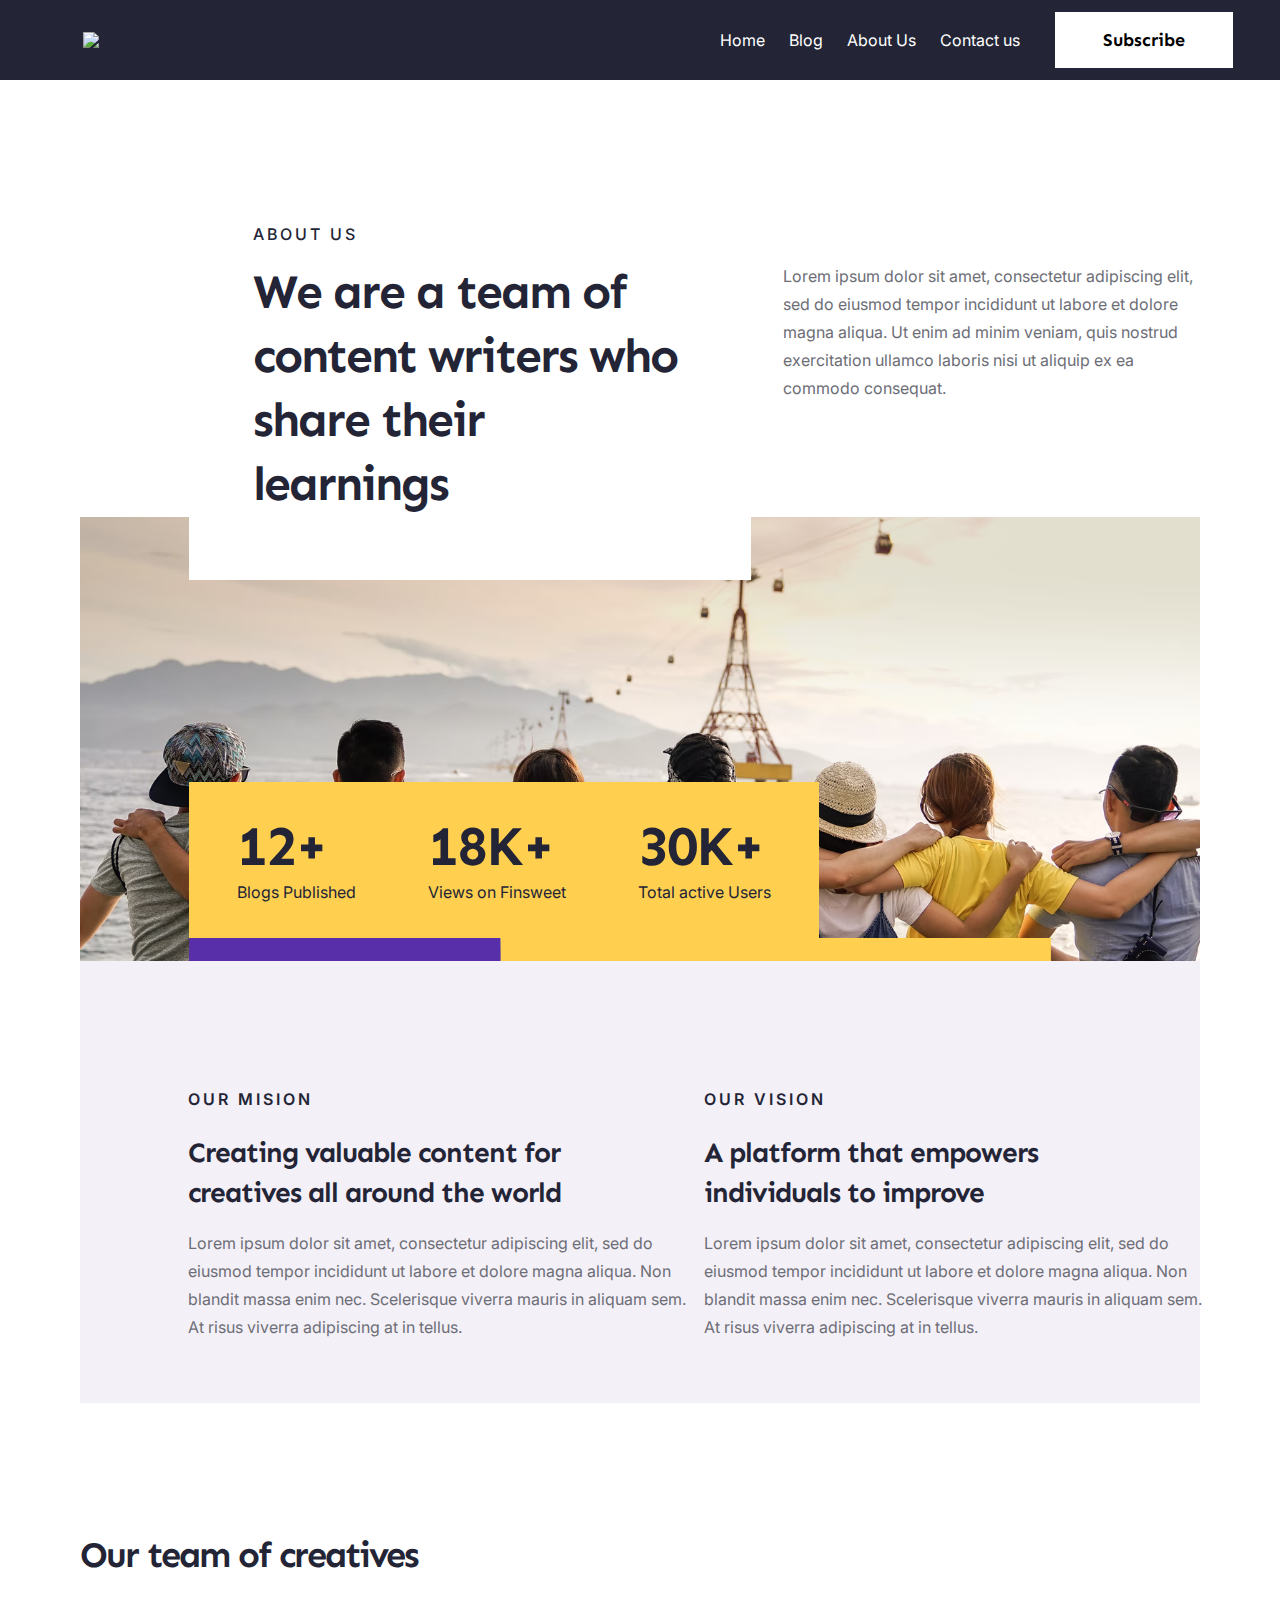
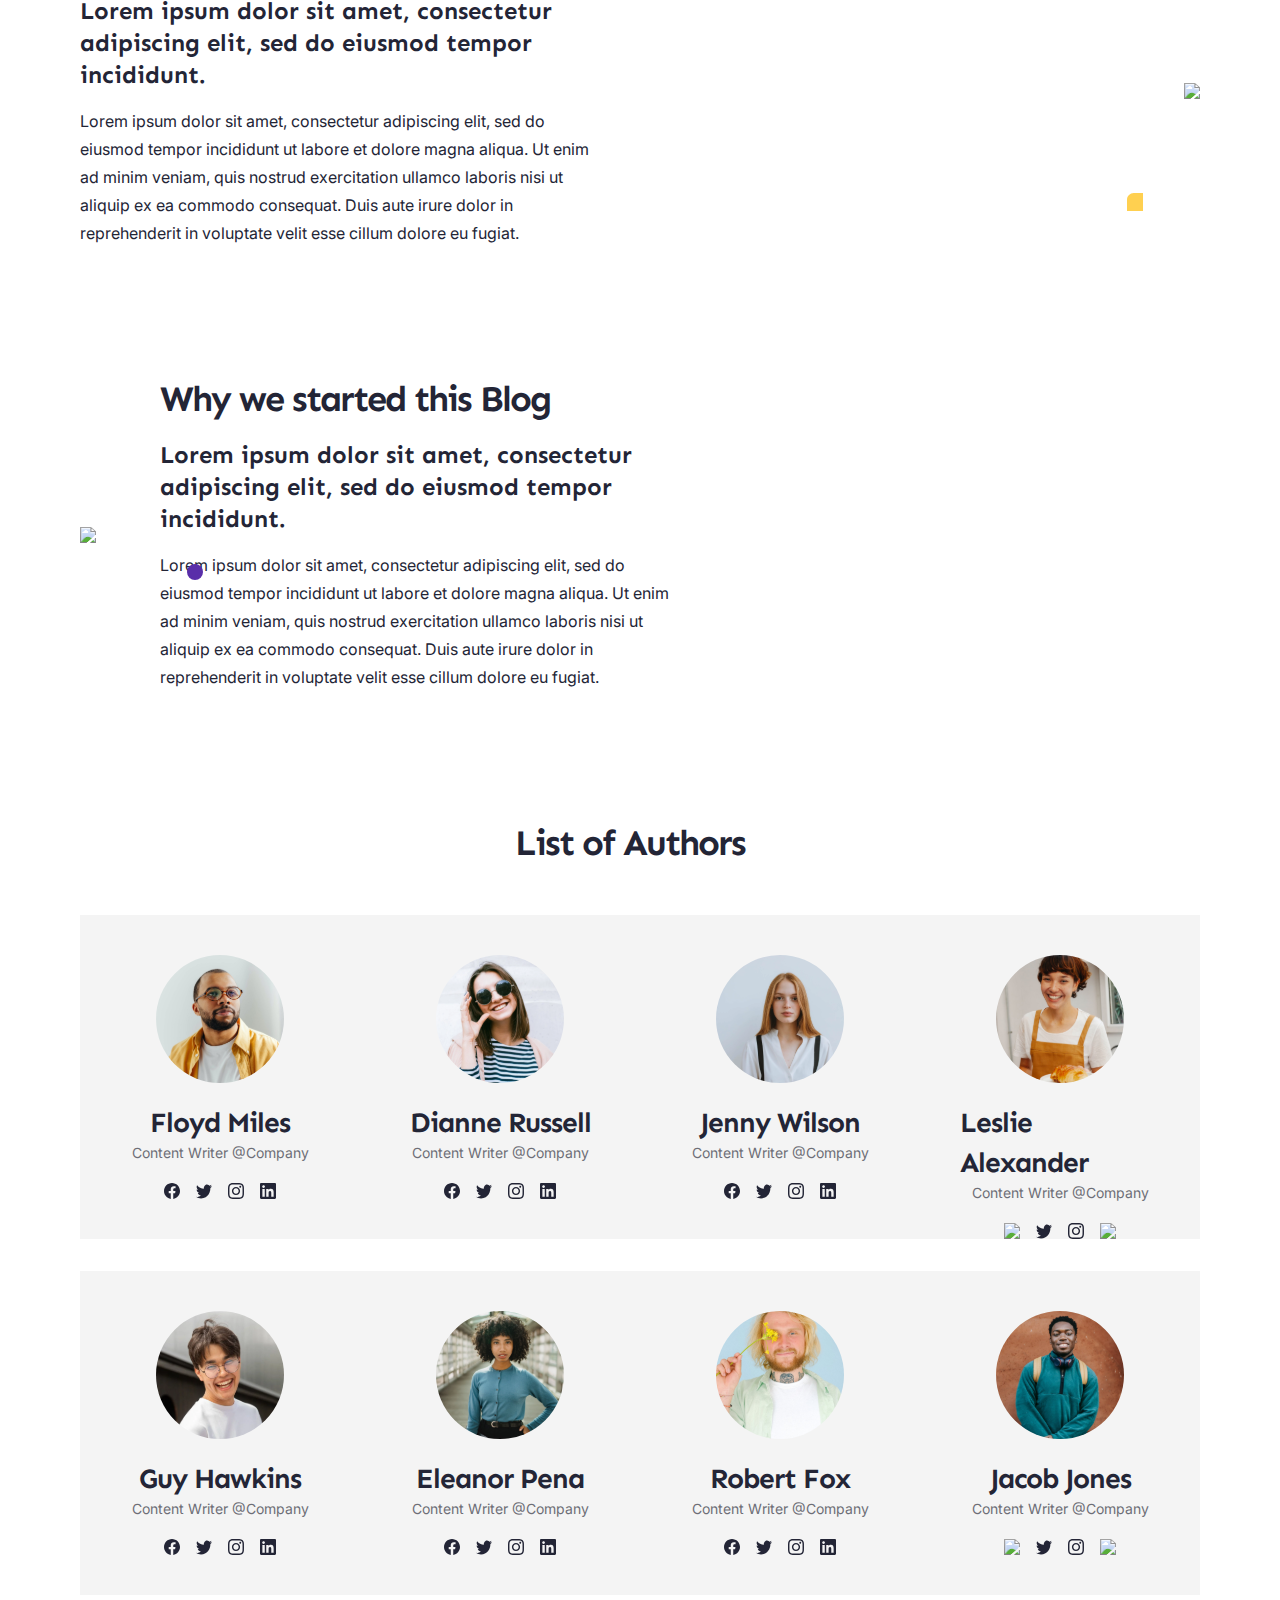
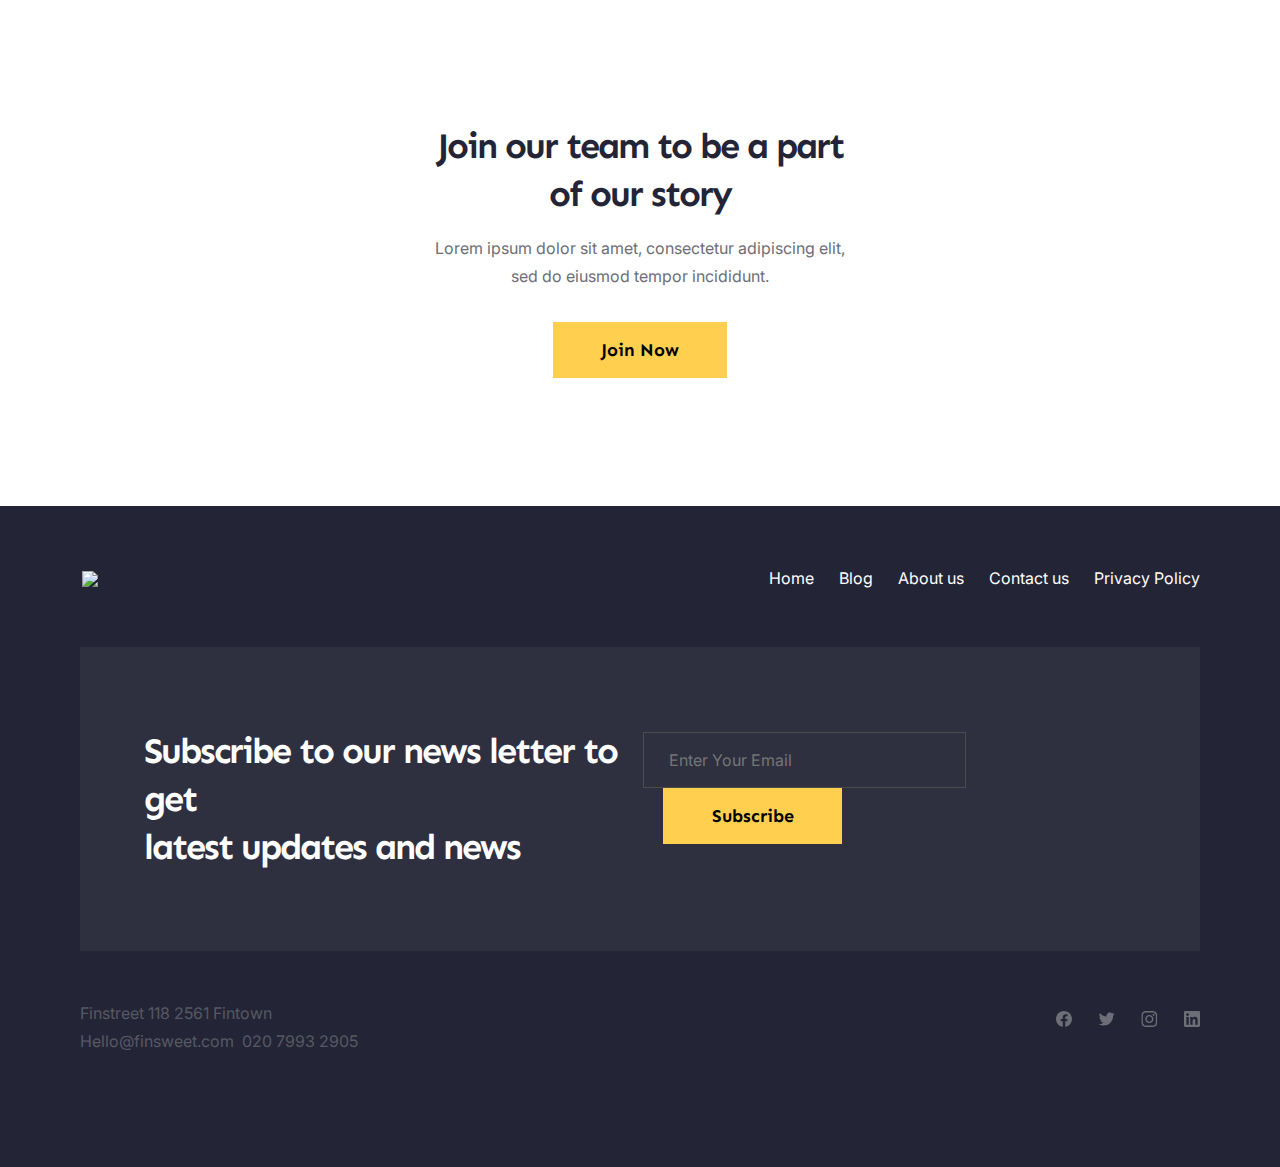
==== about-us.html @ 27871a31 "2.9.1" ====
<!DOCTYPE html>
<html lang="ru">	
	<head>		
		<title>About Us - Finsweet</title>
        <meta charset="UTF-8">		
		<link rel="stylesheet" href="style.css">
        <link rel="stylesheet" href="reset.css">
        <link href="https://fonts.googleapis.com/css2?family=Sen:wght@400..800&display=swap" rel="stylesheet">
        <link href="https://fonts.googleapis.com/css2?family=Inter:wght@100..900&display=swap" rel="stylesheet">
		<meta name="viewport" content="width=device-width, initial-scale=1.0">
	</head>

    <body>
        <header class="header">
            <div class="header__contaner">
                <img class="header__logo" src="vectorgraphics/main-logo.svg">
                <nav class="header__menu">                    
                    <ul class="header__menu-list">
                        <li class="header__menu-li"><a href="index.html" class="header__link">Home</a></li>
                        <li class="header__menu-li"><a href="blog.html" class="header__link">Blog</a></li>
                        <li class="header__menu-li"><a href="about-us.html" class="header__link">About Us</a></li>
                        <li class="header__menu-li"><a href="contact-us.html" class="header__link">Contact us</a></li>
                    </ul>
                </nav>
                <button class="btn header__btn">Subscribe</button>
            </div>
        </header>

        <main class="about-us">
            <div class="team">
                <div class="team__contaner">
                    <div class="team__title">
                        <h6>ABOUT US</h6>
                        <h1>We are a team of content writers who share their learnings</h1>
                    </div>
                    <div class="team__text">
                        <p>Lorem ipsum dolor sit amet, consectetur adipiscing elit, sed do eiusmod tempor incididunt ut labore et dolore magna aliqua. 
                            Ut enim ad minim veniam, quis nostrud exercitation ullamco laboris nisi ut aliquip ex ea commodo consequat.</p>
                    </div>
                </div>
            </div>
            <div class="overview">
                <div class="overview__contaner">
                    <div class="overview__indicators">
                        <div class="indicators-wrapper">
                            <div class="overview__total-blog">
                                <h1>12+</h1>
                                <p>Blogs Published</p>
                            </div>
                            <div class="overview__view">
                                <h1>18K+</h1>
                                <p>Views on Finsweet</p>
                            </div>
                            <div class="overview__active-user">
                                <h1>30K+</h1>
                                <p>Total active Users</p>
                            </div>
                        </div>                        
                        <div class="overview__pattern">
                            <img class="overview__pattern-img" src="vectorgraphics/overview-pattern.svg">
                        </div>
                    </div>                    
                </div>
            </div>
            <div class="our-m-v">
                <div class="our-m-v__contaner">
                    <div class="our-m-v__mision">
                        <h6>OUR MISION</h6>
                        <h3>Creating valuable content for<br> creatives all around the world</h3>
                        <p>Lorem ipsum dolor sit amet, consectetur adipiscing elit, sed do eiusmod tempor incididunt ut labore et dolore magna aliqua.
                            Non blandit massa enim nec. Scelerisque viverra mauris in aliquam sem. At risus viverra adipiscing at in tellus.</p>  
                    </div>
                    <div class="our-m-v__vision">
                        <h6>OUR VISION</h6>
                        <h3>A platform that empowers<br> individuals to improve</h3>
                        <p>Lorem ipsum dolor sit amet, consectetur adipiscing elit, sed do eiusmod tempor incididunt ut labore et dolore magna aliqua.
                            Non blandit massa enim nec. Scelerisque viverra mauris in aliquam sem. At risus viverra adipiscing at in tellus.</p>
                    </div>
                </div>
            </div>
            <div class="know-more">
                <div class="know-more__contaner">
                    <div class="know-more__text">
                        <h2>Our team of creatives</h2>
                        <h4>Lorem ipsum dolor sit amet, consectetur adipiscing elit, sed do eiusmod tempor incididunt.</h4>
                        <p>Lorem ipsum dolor sit amet, consectetur adipiscing elit, sed do eiusmod tempor incididunt ut labore et dolore magna aliqua.
                            Ut enim ad minim veniam, quis nostrud exercitation ullamco laboris nisi ut aliquip ex ea commodo consequat.
                            Duis aute irure dolor in reprehenderit in voluptate velit esse cillum dolore eu fugiat.</p>
                    </div>
                    <div class="know-more__image-wrapper">
                        <img class="know-more__image" src="images/abuut-us-img-1.svg">
                        <img class="know-more__shapes" src="vectorgraphics/about-us-shapes.svg">
                    </div>
                </div>
            </div>
            <div class="why-strated">
                <div class="why-strated__contaner">
                    <div class="why-strated__image-wrapper">
                        <img class="why-strated__image" src="images/abuut-us-img-2.svg">
                        <img class="why-strated__shapes" src="vectorgraphics/about-us-circle.svg">                        
                    </div>
                    <div class="why-strated__text">
                        <h2>Why we started this Blog</h2>
                        <h4>Lorem ipsum dolor sit amet, consectetur adipiscing elit, sed do eiusmod tempor incididunt.</h4>
                        <p>Lorem ipsum dolor sit amet, consectetur adipiscing elit, sed do eiusmod tempor incididunt ut labore et dolore magna aliqua.
                            Ut enim ad minim veniam, quis nostrud exercitation ullamco laboris nisi ut aliquip ex ea commodo consequat.
                            Duis aute irure dolor in reprehenderit in voluptate velit esse cillum dolore eu fugiat.</p>
                    </div>
                </div>
            </div>

            <div class="list-of-authors list-of-authors_ab-us">
                <div class="list-of-authors__conrainer">
                    <div class="list-of-authors__title">
                        <h2>List of Authors</h2>
                    </div>

                    <div class="list-of-authors__authors">
                        <div class="list-of-authors__item">
                            <a class="list-of-authors__link-author" href="#"><img class="list-of-authors__image" src="images/author-1.svg"></a>
                            <h3>Floyd Miles</h3>
                            <p>Content Writer @Company</p>
                            <div class="list-of-authors__social-wrapper">
                                <a class="list-of-authors__social-logo" href=""><img src="vectorgraphics/icons/Facebook.svg"></a>
                                <a class="list-of-authors__social-logo" href=""><img src="vectorgraphics/icons/twitter.svg"></a>
                                <a class="list-of-authors__social-logo" href=""><img src="vectorgraphics/icons/instagram.svg"></a>
                                <a class="list-of-authors__social-logo" href=""><img src="vectorgraphics/icons/LinkedIn.svg"></a>
                            </div>                            
                        </div>
                        <div class="list-of-authors__item">
                            <a class="list-of-authors__link-author" href="#"><img class="list-of-authors__image" src="images/author-2.svg"></a>
                            <h3>Dianne Russell</h3>
                            <p>Content Writer @Company</p>
                            <div class="list-of-authors__social-wrapper">
                                <a class="list-of-authors__social-logo" href=""><img src="vectorgraphics/icons/Facebook.svg"></a>
                                <a class="list-of-authors__social-logo" href=""><img src="vectorgraphics/icons/twitter.svg"></a>
                                <a class="list-of-authors__social-logo" href=""><img src="vectorgraphics/icons/instagram.svg"></a>
                                <a class="list-of-authors__social-logo" href=""><img src="vectorgraphics/icons/LinkedIn.svg"></a>
                            </div>
                        </div>
                        <div class="list-of-authors__item">
                            <a class="list-of-authors__link-author" href="#"><img class="list-of-authors__image" src="images/author-3.svg"></a>
                            <h3>Jenny Wilson</h3>
                            <p>Content Writer @Company</p>
                            <div class="list-of-authors__social-wrapper">
                                <a class="list-of-authors__social-logo" href=""><img src="vectorgraphics/icons/Facebook.svg"></a>
                                <a class="list-of-authors__social-logo" href=""><img src="vectorgraphics/icons/twitter.svg"></a>
                                <a class="list-of-authors__social-logo" href=""><img src="vectorgraphics/icons/instagram.svg"></a>
                                <a class="list-of-authors__social-logo" href=""><img src="vectorgraphics/icons/LinkedIn.svg"></a>
                            </div>
                        </div>
                        <div class="list-of-authors__item">
                            <a class="list-of-authors__link-author" href="#"><img class="list-of-authors__image" src="images/author-4.svg"></a>
                            <h3>Leslie Alexander</h3>
                            <p>Content Writer @Company</p>
                            <div class="list-of-authors__social-wrapper">
                                <a class="list-of-authors__social-logo" href=""><img src="vectorgraphics/icons/facebook.svg"></a>
                                <a class="list-of-authors__social-logo" href=""><img src="vectorgraphics/icons/twitter.svg"></a>
                                <a class="list-of-authors__social-logo" href=""><img src="vectorgraphics/icons/instagram.svg"></a>
                                <a class="list-of-authors__social-logo" href=""><img src="vectorgraphics/icons/linkedIn.svg"></a>
                            </div>
                        </div>
                    </div>

                    <div class="list-of-authors__authors list-of-authors__authors_second-row">
                        <div class="list-of-authors__item">
                            <a class="list-of-authors__link-author" href="#"><img class="list-of-authors__image" src="images/author-5.svg"></a>
                            <h3>Guy Hawkins</h3>
                            <p>Content Writer @Company</p>
                            <div class="list-of-authors__social-wrapper">
                                <a class="list-of-authors__social-logo" href=""><img src="vectorgraphics/icons/Facebook.svg"></a>
                                <a class="list-of-authors__social-logo" href=""><img src="vectorgraphics/icons/twitter.svg"></a>
                                <a class="list-of-authors__social-logo" href=""><img src="vectorgraphics/icons/instagram.svg"></a>
                                <a class="list-of-authors__social-logo" href=""><img src="vectorgraphics/icons/LinkedIn.svg"></a>
                            </div>                            
                        </div>
                        <div class="list-of-authors__item">
                            <a class="list-of-authors__link-author" href="#"><img class="list-of-authors__image" src="images/author-6.svg"></a>
                            <h3>Eleanor Pena</h3>
                            <p>Content Writer @Company</p>
                            <div class="list-of-authors__social-wrapper">
                                <a class="list-of-authors__social-logo" href=""><img src="vectorgraphics/icons/Facebook.svg"></a>
                                <a class="list-of-authors__social-logo" href=""><img src="vectorgraphics/icons/twitter.svg"></a>
                                <a class="list-of-authors__social-logo" href=""><img src="vectorgraphics/icons/instagram.svg"></a>
                                <a class="list-of-authors__social-logo" href=""><img src="vectorgraphics/icons/LinkedIn.svg"></a>
                            </div>
                        </div>
                        <div class="list-of-authors__item">
                            <a class="list-of-authors__link-author" href="#"><img class="list-of-authors__image" src="images/author-7.svg"></a>
                            <h3>Robert Fox</h3>
                            <p>Content Writer @Company</p>
                            <div class="list-of-authors__social-wrapper">
                                <a class="list-of-authors__social-logo" href=""><img src="vectorgraphics/icons/Facebook.svg"></a>
                                <a class="list-of-authors__social-logo" href=""><img src="vectorgraphics/icons/twitter.svg"></a>
                                <a class="list-of-authors__social-logo" href=""><img src="vectorgraphics/icons/instagram.svg"></a>
                                <a class="list-of-authors__social-logo" href=""><img src="vectorgraphics/icons/LinkedIn.svg"></a>
                            </div>
                        </div>
                        <div class="list-of-authors__item">
                            <a class="list-of-authors__link-author" href="#"><img class="list-of-authors__image" src="images/author-8.svg"></a>
                            <h3>Jacob Jones</h3>
                            <p>Content Writer @Company</p>
                            <div class="list-of-authors__social-wrapper">
                                <a class="list-of-authors__social-logo" href=""><img src="vectorgraphics/icons/facebook.svg"></a>
                                <a class="list-of-authors__social-logo" href=""><img src="vectorgraphics/icons/twitter.svg"></a>
                                <a class="list-of-authors__social-logo" href=""><img src="vectorgraphics/icons/instagram.svg"></a>
                                <a class="list-of-authors__social-logo" href=""><img src="vectorgraphics/icons/linkedIn.svg"></a>
                            </div>
                        </div>
                    </div>                 
               </div>
            </div>

            <div class="join-team">
                <div class="join-team__conrainer">
                    <h2>Join our team to be a part of our story</h2>
                    <p>Lorem ipsum dolor sit amet, consectetur adipiscing elit, sed do eiusmod tempor incididunt.</p>
                    <button class="btn join-team__btn">Join Now</button>
                </div>
            </div>
        </main>

        <footer class="footer">
            <div class="footer__conrainer">
                <div class="footer__top">
                    <img class="footer__logo" src="vectorgraphics/main-logo.svg">
                    <nav class="footer__menu">                    
                        <ul class="footer__menu-list">
                            <li class="footer__menu-li"><a href="index.html" class="footer__link">Home</a></li>
                            <li class="footer__menu-li"><a href="blog.html" class="footer__link">Blog</a></li>
                            <li class="footer__menu-li"><a href="about-us.html" class="footer__link">About us</a></li>
                            <li class="footer__menu-li"><a href="contact-us.html" class="footer__link">Contact us</a></li>
                            <li class="footer__menu-li"><a href="privacy-policy.html" class="footer__link">Privacy Policy</a></li>
                        </ul>
                    </nav>                    
                </div>

                <div class="footer__subscription-form">
                    <h2>Subscribe to our news letter to get<br> latest updates and news</h2>
                    <div class="footer__form">
                        <form action="#" method="get">
                            <label for="email"></label>
                            <input type="email" placeholder="Enter Your Email" id="email">
                            <button type="submit" class="btn footer__btn">Subscribe</button>
                        </form>
                    </div>
                </div>

                <div class="footer__bottom">
                    <div class="footer__address">
                        <p>Finstreet 118 2561 Fintown<br>
                        Hello@finsweet.com&nbsp  020 7993 2905</p>
                    </div>
                    <div class="footer__social-wrapper">
                        <a class="footer__social-logo" href=""><img src="vectorgraphics/icons/facebook-grey.svg"></a>
                        <a class="footer__social-logo" href=""><img src="vectorgraphics/icons/twitter-grey.svg"></a>
                        <a class="footer__social-logo" href=""><img src="vectorgraphics/icons/instagram-grey.svg"></a>
                        <a class="footer__social-logo" href=""><img src="vectorgraphics/icons/linkedIn-grey.svg"></a>
                    </div>                   
                </div>
            </div>
        </footer>        
        <script src="js/animations.js"></script>
    </body>
</html>
---- style.css ----
html,body{
    max-width: 1440px;
    margin: 0 auto;        
    font-family: "Sen";
    color: #232536;     
}

.btn{
    background-color: #FFD050;
    height: 56px;
    width: 204px;
    font-size: 18px;
    font-weight: 700;
    line-height: 24px;    
    border: none;    
    cursor: pointer;    
}

button:hover {
    background-color: #EDC14A;    
    transition: background-color 0.3s ease-in;
  }

.header__contaner{       
    display: flex;    
    align-items: center;    
    height: 80px;
    padding: 12px 80px 12px 83px;
    color: #ffff;
    background-color: #232536;     
}

.header__menu{
    display: flex; 
    align-items: center;
    margin-left: 621px;
    margin-right: 11px;
}

.header__menu-list{
    display: contents;       
}

.header__link{        
    transition: color 0.3s ease 0s;
    margin-right: 24px;       
}

.header__link:hover{        
    color: #f4f0f8aa;    
}

.header__menu-li{
    list-style-type: none;        
}

a{
    text-decoration: none;
}

.header a{
    font-family: "inter";
    font-size: 16px;
    font-weight: 400;
    line-height: 28px;    
    color: #ffff;    
    white-space: nowrap;
}

.header__btn{
    background-color: #ffff;
    height: 56px;
    width: 179px;
    font-size: 18px;
    font-weight: 700;
    line-height: 24px;
    padding: 16px 48px;
    border: none;    
    cursor: pointer; 
}

.header__btn:hover {
    background-color: #F4F4F4;    
    transition: background-color 0.3s ease-in;
  }

.hero-info{    
    height: 720px;
    background-image: url("images/overlay.svg"),
                      url("images/man.svg");
    padding: 128px 556px 192px 80px;
    
}

.hero-info__conrainer{
    display: flex;
    flex-direction: column;
    justify-content: space-between;      
}

h6{
    font-family: "inter";
    font-size: 16px;
    font-weight: 400;
    line-height: 20px;
    letter-spacing: 3px;
}

.hero-info h6{   
    color: #FFFFFF;
    margin-bottom: 24px; 
}

.hero-info h1{
    font-size: 56px;
    font-weight: 700;
    line-height: 64px;
    letter-spacing: -2px;    
    color: #FFFFFF;
    margin-bottom: 24px; 
}

p{
    font-family: "inter";
    font-size: 16px;
    font-weight: 400;
    line-height: 28px;
    color: #6D6E76;       
}

.hero-info p{    
    color: #FFFFFF;
    margin-bottom: 16px;  
}

.hero-info__btn{
    background-color: #FFD050;
    height: 56px;
    width: 204px;
    font-size: 18px;
    font-weight: 700;
    line-height: 24px;    
    border: none;    
    cursor: pointer;
    margin-top: 32px;    
}

.posts{
    padding: 128px 78px 128px 80px;
}

.posts__conrainer{
    display: flex;
    height: 804px;    
}

.posts__conrainer span{
    color: #592EA9;
}

.posts__conrainer label{
    font-family: "inter";
    font-size: 14px;
    font-weight: 500;
    line-height: 20px;    
}

.posts__wrapper{
    padding: 32px;
    margin: 32px 32px 0 0;
    border: 1px solid #6d6e761a;    
}

.posts__image{
    margin-bottom: 32px;
}

.posts__name-date{
    margin-bottom: 16px;
}

label{
    font-family: "inter";
    font-size: 14px;
    font-weight: 500;
    line-height: 20px;    
}

h2{
    color: #232536;
    font-size: 36px;
    font-weight: 700;
    line-height: 48px;
    letter-spacing: -2px;    
}


h3{
    font-size: 28px;
    font-weight: 700;
    line-height: 40px;
    letter-spacing: -1px;  
}

.posts__info h3{
    margin-bottom: 16px;
}

.posts__info p{
    color: #6D6E76;
    margin-bottom: 32px; 
}

.posts__btn{
    font-size: 18px;
    font-weight: 700;
    line-height: 24px;    
}

.posts__all-posts{
    width: 517px;
}

.posts__all-posts a{
    text-decoration: none;
    color: #232536;
    
}

.posts__all-title{
    display: flex;
    justify-content: space-between;
    align-items: center;
    margin-bottom: 32px;
}

.posts__all-title span{
    font-family: "inter";
    font-size: 16px;
    font-weight: 400;
    line-height: 28px;
}


.posts__post-card{
    padding: 32px 116px 25px 32px;
    transition: background-color 0.7s ease; 
}

.posts__post-card_selected{
    background-color: #FBF6EA;
}

.posts__card-name-date{
    padding-bottom: 8px;
}

h4{
    font-size: 24px;
    font-weight: 700;
    line-height: 32px;      
}

.about-mision{
    padding: 0 80px 128px 80px;
}

.about-mision__conrainer{
    height: 523px;
}

.about-mision__pattern{
    display: flex;
    justify-content: end;
}

.about-mision__wrapper{
    display: flex;
    background-color: #F4F0F8;
    padding: 96px 108px 96px 80px;
}

.about-mision__about-us{
    width: 515px;
    margin-right: 61px;
}

.about-mision__link{
    text-decoration: none;
}

.about-mision__our-mision{
    margin-top: 2px;
    width: 516px;
}

.about-mision__conrainer h6{
    margin-bottom: 24px;
    font-weight: 600;
}

.about-mision__conrainer h3{
    margin-bottom: 16px;
}

.about-mision__conrainer h2{
    margin-bottom: 16px;
}

.about-mision__conrainer p{
    margin-bottom: 16px;
    color: #6D6E76;
}

.about-mision__conrainer span{
    margin-bottom: 24px;
    font-size: 18px;
    font-weight: 700;
    line-height: 32px;
    color: #592EA9;  
}

.choose{
    padding: 0 80px 128px 80px;
}

.choose__title{
    display: flex;
    justify-content: center;
    margin-bottom: 48px; 
}

.choose__catagories{
    display: flex;
    justify-content: space-between
}

.choose__item__link{
    text-decoration: none;
    color: #232536;
}

.choose__item{
    padding: 32px;
    width: 296px;
    height: 228px;
    border: 1px solid #6d6e764d;
    transition: background-color 0.7s ease;    
}

.choose__item_selected{
    background-color: #FFD050;
    border: 1px solid #FFD050;  
}

.choose__icon{       
    background-image: url("vectorgraphics/icons/icon-background.svg");
    background-repeat:no-repeat;
    margin-bottom: 16px;   
}

.choose__icon-2{
    padding: 12px; 
}

.choose__item h3{
    margin-bottom: 4px; 
}

.choose__item p{
    color: #6D6E76;
}

.special-post{
    padding: 0 80px 128px 80px;
}

.special-post__conrainer{
    position: relative;
    height: 705px;
    background-image: url("images/special-post.svg");
    background-repeat: no-repeat;
}

.special-post__content{
    position: absolute;
    right: 0;
    bottom: 0;
    width: 706px;
    height: 584px;
    background-color: #FFFFFF;
    padding: 80px;
}

.special-post__content h6{
    font-weight: 600;
    margin-bottom: 24px;
}

.special-post__content h1{
    font-size: 48px;
    font-weight: 700;
    line-height: 64px;
    letter-spacing: -2px;
    margin-bottom: 16px;
}

.special-post__content p{
    color: #6D6E76;
}

.special-post__btn{
    font-size: 18px;
    font-weight: 700;
    line-height: 24px;
    height: 56px;
    width: 270px;
    padding: 16px 48px 16px 48px;
    margin-top: 32px;
}

.list-of-authors{
    padding: 0 80px 96px 80px;
}

.list-of-authors__title{
    display: flex;
    justify-content: center;
    padding-right: 20px;
    margin-bottom: 48px;
}

.list-of-authors__authors{
    display: flex;
    justify-content: space-between
}

.list-of-authors__item{
    display: flex;
    flex-direction: column;
    align-items: center;
    padding: 40px;
    width: 296px;
    height: 324px;
    background-color: #F4F4F4;     
}

.list-of-authors__item_hover{
    background-color: #FBF6EA;     
}

.list-of-authors__image{
    margin-bottom: 20px;
}

.list-of-authors__item p{    
    font-size: 14px;    
    line-height: 20px;
    margin-bottom: 17px;
}

.list-of-authors__social-wrapper{
    display: flex;
    justify-content: space-between;
    width: 112px;
}

.logo-component{
    padding: 0 80px 96px 80px;
}

.logo-component__conrainer{
    display: flex;
    margin-left: 15px;
}

.logo-component__text p{
    font-size: 14px;    
    line-height: 20px;
    color: #6D6E76; 
}

.logo-component__text h4{
    color: #6D6E76; 
}

.logo-component__logo-wrapper{
    display: flex;
    justify-content: space-between;
    align-items: center;
    width: 1015px;
    margin-left: 86px;
}

.logo-component__image{
    margin-top: 1px;
    height: 32px;
    opacity: 80%;
}

.testimonials{
    padding: 0 80px 128px 80px;
}

.testimonials__conrainer{
    background-color: #FBF6EA;
    height: 464px;
    padding: 80px 111px 74px 112px;
    display: flex;    
}

.testimonials__heading{
    width: 349px;    
    margin: 12px 80px 98px 0;
}

.testimonials__heading h6{
    font-weight: 600;
    margin-bottom: 12px;
}

.testimonials__heading h2{
    margin-bottom: 16px;
}

.testimonials__messages{
    margin-left: 96px;
}

.testimonials__messages h4{
    margin-bottom: 115px;
}

.testimonials__profile-and-buttons{
    display: flex;
}

.testimonials__profile{
    display: flex;
    align-items: flex-start;
    padding-top: 7px;
}

.testimonials__profile-image{
    margin-right: 16px;
}

.testimonials__profile-name h4{
    margin-bottom: 0px;
    white-space: nowrap;
}

.testimonials__profile-name p{
    color: #6D6E76;
}

.testimonials__buttons{
    margin-left: 141px;
    width: 134px;    
}

.testimonials-btn{
    border: none;
    background-color: inherit; 
    cursor: pointer;      
}

.testimonials-btn:hover {
    background-color: inherit;
  }

.testimonials__button-back{
    margin-right: 19px;    
}


.join-team{
    padding: 0 0 128px 0;
    display: flex;
    justify-content: center;
}

.join-team__conrainer{
    text-align: center;
    width: 414px;
}

.join-team__conrainer h2{
    margin-bottom: 16px;
}

.join-team__conrainer p{
    margin-bottom: 32px;
    color: #6D6E76;
}

.join-team__btn{    
    font-size: 18px;
    font-weight: 700;
    line-height: 24px;
    width: 174px;    
}

.footer{
    background-color: #232536;
    padding: 58px 80px 56px 80px;
}

.footer__top{
    display: flex;
    justify-content: space-between;    
    align-items: center;      
    color: #ffff;
    margin-bottom: 54.65px;        
}

.footer__logo{
    margin: 2px 0 0 2px;
}

.footer__menu{
    display: flex; 
    align-items: center;    
}

.footer__menu-list{
    display: contents;       
}

.footer__link{        
    transition: color 0.3s ease 0s;
    margin-left: 25px;     
}

.footer__link:hover{        
    color: #f4f0f8aa;    
}

.footer__menu-li{
    list-style-type: none;        
}

.footer a{
    font-family: "inter";
    font-size: 16px;
    font-weight: 400;
    line-height: 28px;
    text-decoration: none;
    color: #ffff;    
    white-space: nowrap;
}

.footer__subscription-form{    
    padding: 80px 64px 80px 64px;
    display: flex;
    justify-content: space-between;
    background-color: #2e3040
}


.footer__subscription-form h2{
    color: #ffff;
}

.footer__form{
    margin-top: 5px;
}

.footer__subscription-form input {
    background-color: #2e3040;    
    border: 1px solid #4C4C4C;
    padding: 14px 0 14px 24.92px;   
    color: #6D6E76;
    font-family: "inter";
    font-size: 16px;
    font-weight: 400;
    line-height: 28px;
    width: 323px;
    height: 56px;                
}

.footer__btn{
    margin-left: 20px;
    font-size: 18px;
    font-weight: 700;
    line-height: 24px;
    width: 179px;  
}

.footer__bottom{
    padding: 48px 0 56px 0;
    display: flex;
    justify-content: space-between;
}

.footer__address{
    color: #FFFFFF;
    opacity: 70%;
}

.footer__social-wrapper{
    display: flex;
    justify-content: space-between;
    width: 144px;
    margin-top: 5px;
}


.blog-main-content{
    padding: 80px;
    background-color: #F4F0F8;    
}

.blog-main-content__conrainer{
   display: flex;
   justify-content: space-between;
}

.blog-main-content__text h6{
    font-weight: 500;
    margin-top: 14px;
    margin-bottom: 20px;
}

.blog-main-content__text h2{
    margin-bottom: 16px;
}

.blog-main-content__text span{
    color: #592EA9
}

.blog-main-content__text p{
    margin-top: 16px;
    margin-bottom: 32px;
}

.blog-main-content__btn{
    margin-left: 4px;
}

.all-posts{
    padding: 64px 79px 57px 80px;    
}

.all-posts h1{
    font-size: 48px;
    font-weight: 700;
    line-height: 64px;
    letter-spacing: -2px;        
    margin-bottom: 20px; 
}

.all-posts__line{
    max-width: none;
}

.blogs-cards{
    padding: 0 0 0 80px;
}

.blogs-cards__card{
    display: flex;
    align-items: center;
    margin-bottom: 64px;
}

.blogs-cards__img-wrapper{
    margin-right: 32px;
}

.blogs-cards__text h6{
    color: #592EA9;
    font-weight: 600;
    margin-bottom: 20px;
}

.blogs-cards__text h2{
    margin-bottom: 16px;
}

.pagination{
    margin-bottom: 64px;
}

.pagination__conrainer{
    display: flex;
    justify-content: center;
}

.pagination__buttons{
    margin-left: 40px;
}

.pagination-btn{
    border: none;
    background-color: inherit; 
    cursor: pointer;
    margin-right: 14px;    
}

.pagination-btn:hover {
    background-color: inherit;
  }

.pagination-btn h4{
    color: #6D6E76;   
}

.choose__title-blog{
    justify-content: flex-start;
}

.author-post{
    padding: 128px 80px 64px 80px;
}

.author-post__contaner{
    margin-left: 256px;
}

.author-post__profile{
    display: flex;
    margin-bottom: 24px;
}

.author-post__profile-name h3{
    margin-bottom: -4px;
}

.author-post__profile-image{
    margin-right: 16px;
    margin-top: -4px;
}

.author-post__title h1{
    font-size: 48px;
    font-weight: 700;
    line-height: 64px;
    letter-spacing: -2px;  
    margin-bottom: 34px; 
}

.main-photo-of-post{
    padding: 0 80px 64px 80px;
}

.blog-content{
    padding: 0 298px 80px 299px;
}

.blog-content__contaner{
    width: 843px;
}

.blog-content__text{
    margin-bottom: 48px;
}

.blog-content__text h2{
    margin-bottom: 16px;
}

.blog-content__text p{
    margin-bottom: 24px;
}

.blog-content__text ul{
    margin-bottom: 24px;
    margin-left: 19px
}

.blog-content__text li{
    margin-bottom: 2px
}

.blog-content__text li::marker{
    color: #4C4C4C;
}

.blog-content__text h4{
    color: #161722;
    opacity: 78%;
}

.other-posts{
    padding: 0 80px 128px 80px;
}

.other-posts__contaner{
    border-bottom: 1px solid #6d6e761a;
}


.other-posts__title{
    margin-bottom: 64px;
}

.other-posts__cards{
    display: flex;
    justify-content: space-between;
    margin-bottom: 64px;
}

.other-posts__card{
    width: 405px;
}

.other-posts__image{
    margin-bottom: 32px;
}

.other-posts__card h3{
    margin-top: 16px;
    margin-bottom: 16px;
    color: #232536;
}

.join-team_blog-post{
    padding: 0 14px 128px 0;
}

.about-us{
    padding: 0 80px 0 80px;
}

.team{
    padding-top: 80px;
}

.team__contaner{
    display: flex;        
    margin-left: 109px;
}

.team__title{
    width: 624px;
    padding: 64px;
    background-color: white;
}

.team__title h6{
    font-weight: 500;
    margin-bottom: 16px;
}

.team__title h1{
    font-size: 48px;
    font-weight: 700;
    line-height: 64px;
    letter-spacing: -2px;  
}

.team__text{
    width: 477px;
    height: 112px;
    margin: 102px 0 0 32px
}

.overview{
    margin-top: -63px;
    position: relative;
    z-index: -1;
}

.overview__contaner{    
    height: 444px;
    background-image: url(images/overview-img.svg);
    position: relative;
}

.overview__indicators{
    position: absolute;    
    bottom: 0;
    left: 109px;
}

.indicators-wrapper{
    width: 630px;
    display: flex;
    justify-content: space-between;
    background-color: #FFD050;
    padding: 32px 48px 32px 48px;
}

.overview__indicators h1{
    font-size: 56px; 
    font-weight: 700;
    line-height: 64px;
    letter-spacing: -2px;   
}

.overview__indicators p{
    font-size: 16px;
    font-weight: 400;
    line-height: 28px;
    color: #232536;     
}

.our-m-v{
    padding: 128px 108px 62px 108px;
    background-color: #F4F0F8;    
}

.our-m-v__contaner{
    display: flex;
    justify-content: space-between;
}

.our-m-v h6{
    font-weight: 600;
    margin-bottom: 24px;
}

.our-m-v h3{
    margin-bottom: 16px;
}

.our-m-v p{
    width: 516px;
}

.know-more{
    padding-top: 128px;    
}

.know-more__contaner{
    display: flex;    
    justify-content: space-between;
    align-items: center;
}

.know-more__text{
    width: 519px;
}

.know-more h2{
    margin-bottom: 16px;
}

.know-more h4{
    margin-bottom: 16px;
}

.know-more p{
    color: #232536;
}

.know-more__image-wrapper{
    position: relative;
}

.know-more__shapes{
    position: absolute;
    left: -57px;
    top: 114px;
}

.why-strated{
    padding: 128px 0 128px 0;    
}

.why-strated__contaner{
    display: flex;    
    align-items: center;
}

.why-strated__image-wrapper{
    margin-right: 64px;
    position: relative;
}

.why-strated__text{
    width: 519px;
}

.why-strated h2{
    margin-bottom: 16px;
}

.why-strated h4{
    margin-bottom: 16px;
}

.why-strated p{
    color: #232536;
}

.why-strated__shapes{
    position: absolute;
    bottom: -37px;
    left: 107px;
}

.list-of-authors_ab-us{
    padding: 0 0 127px 0
}

.list-of-authors__authors_second-row{
    padding-top: 32px;
}

.name-of-category{
    background-color: #F4F0F8;
    padding: 80px 0 80px 0;  
}

.name-of-category__conrainer{
    display: flex;
    flex-direction: column;
    align-items: center;
}

.name-of-category h1{
    font-size: 56px;
    font-weight: 700;
    line-height: 64px;
    letter-spacing: -2px;
    margin-bottom: 16px; 
}

.name-of-category p{
    margin-bottom: 32px;
    width: 515px;
    text-align: center;
}

.name-of-category h6{
    font-weight: 500;
}

.category-section{
    padding: 128px 79px 128px 79px; 
}

.category-section__conrainer{
    display: flex;
    justify-content: space-between;
}

.category-section__item{
    display: flex;
    width: 838px;
}

.category-section__categories{
    width: 298px;
}

.categories-wrapper{

}

.category-section__category-card{
    display: flex;
}
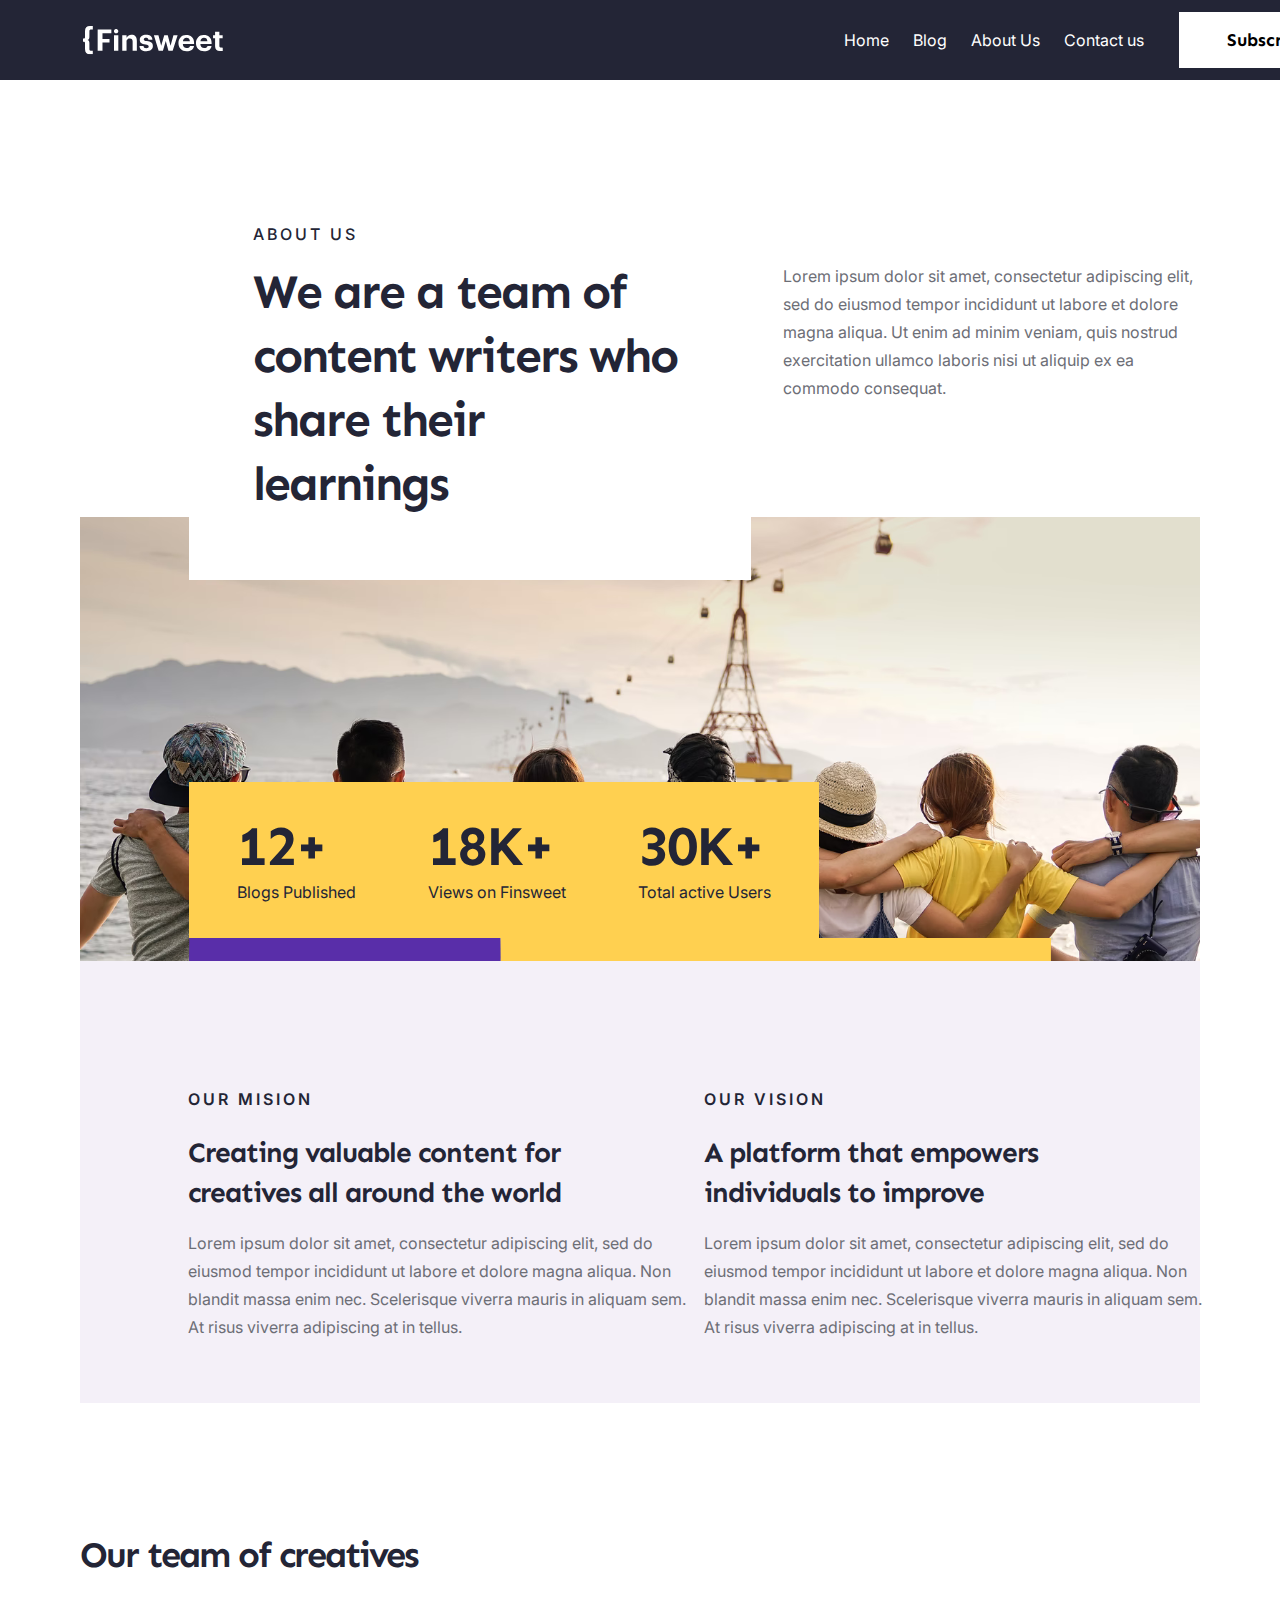
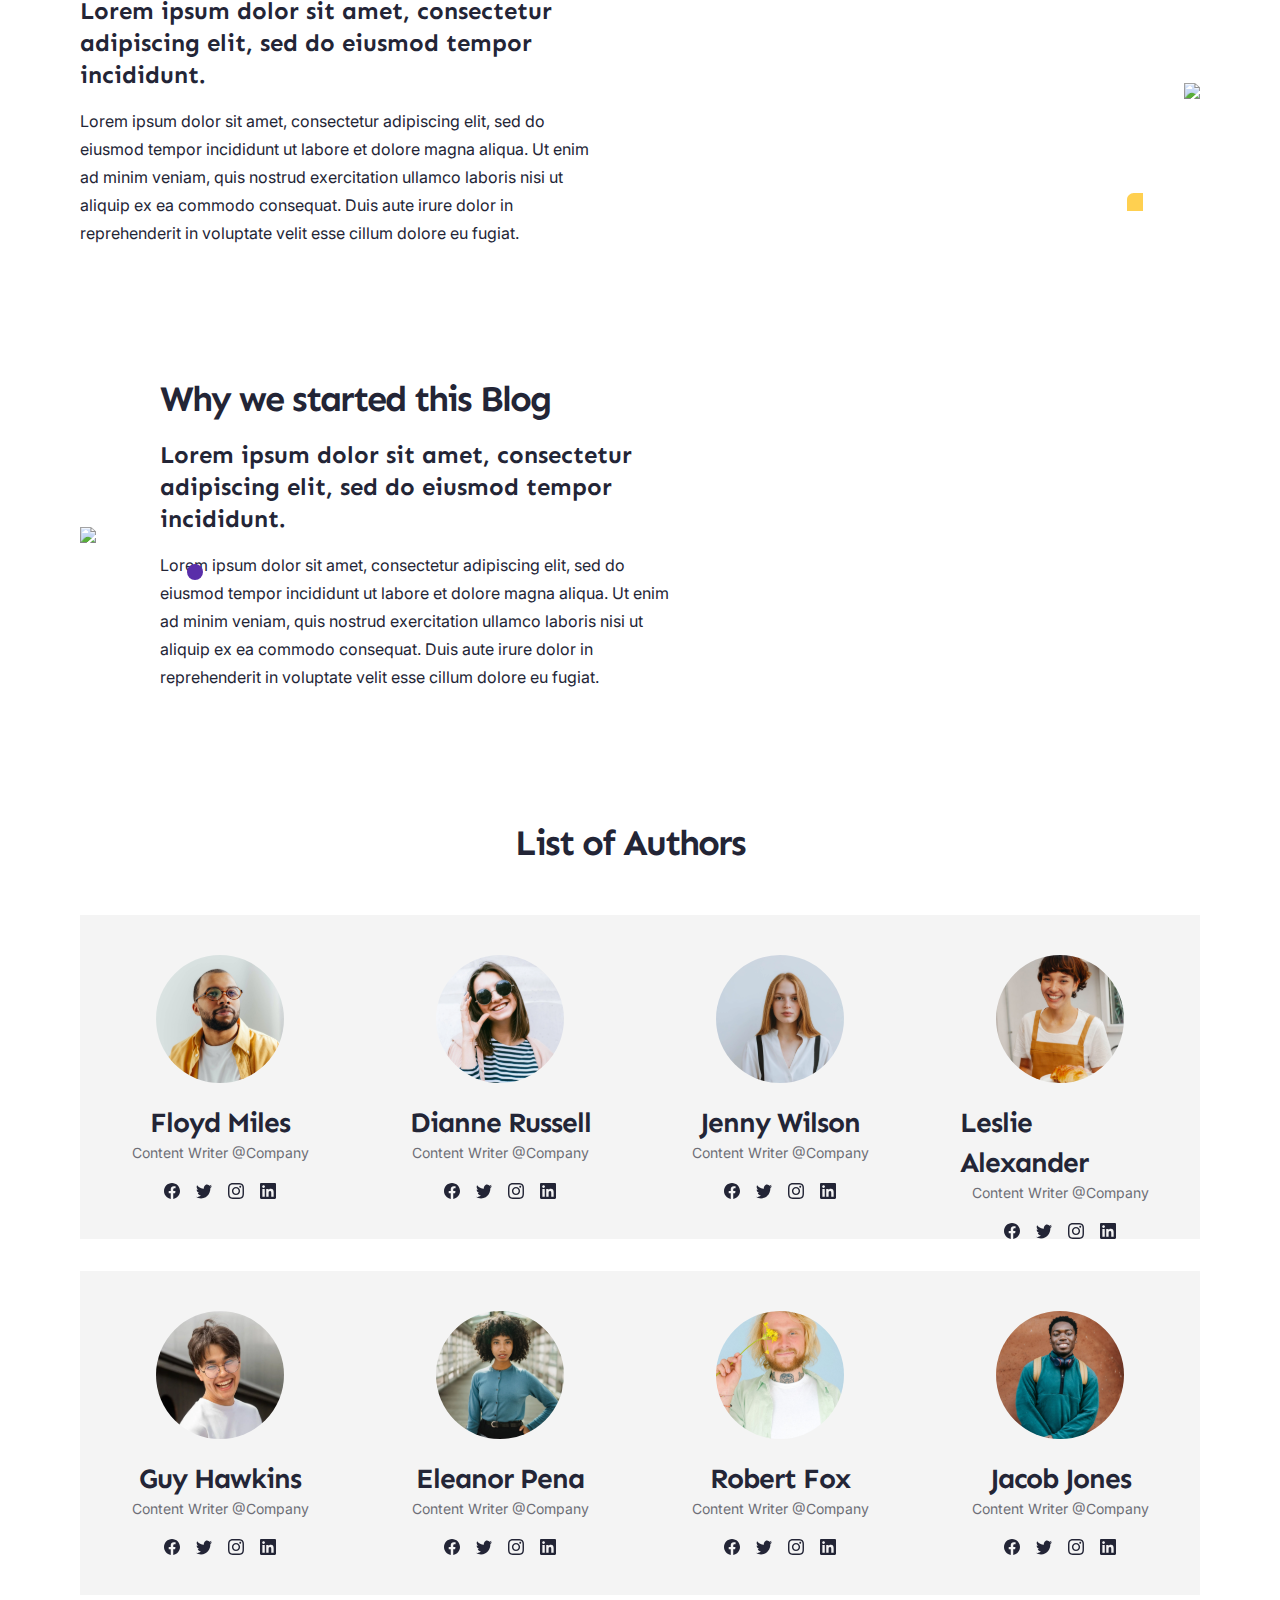
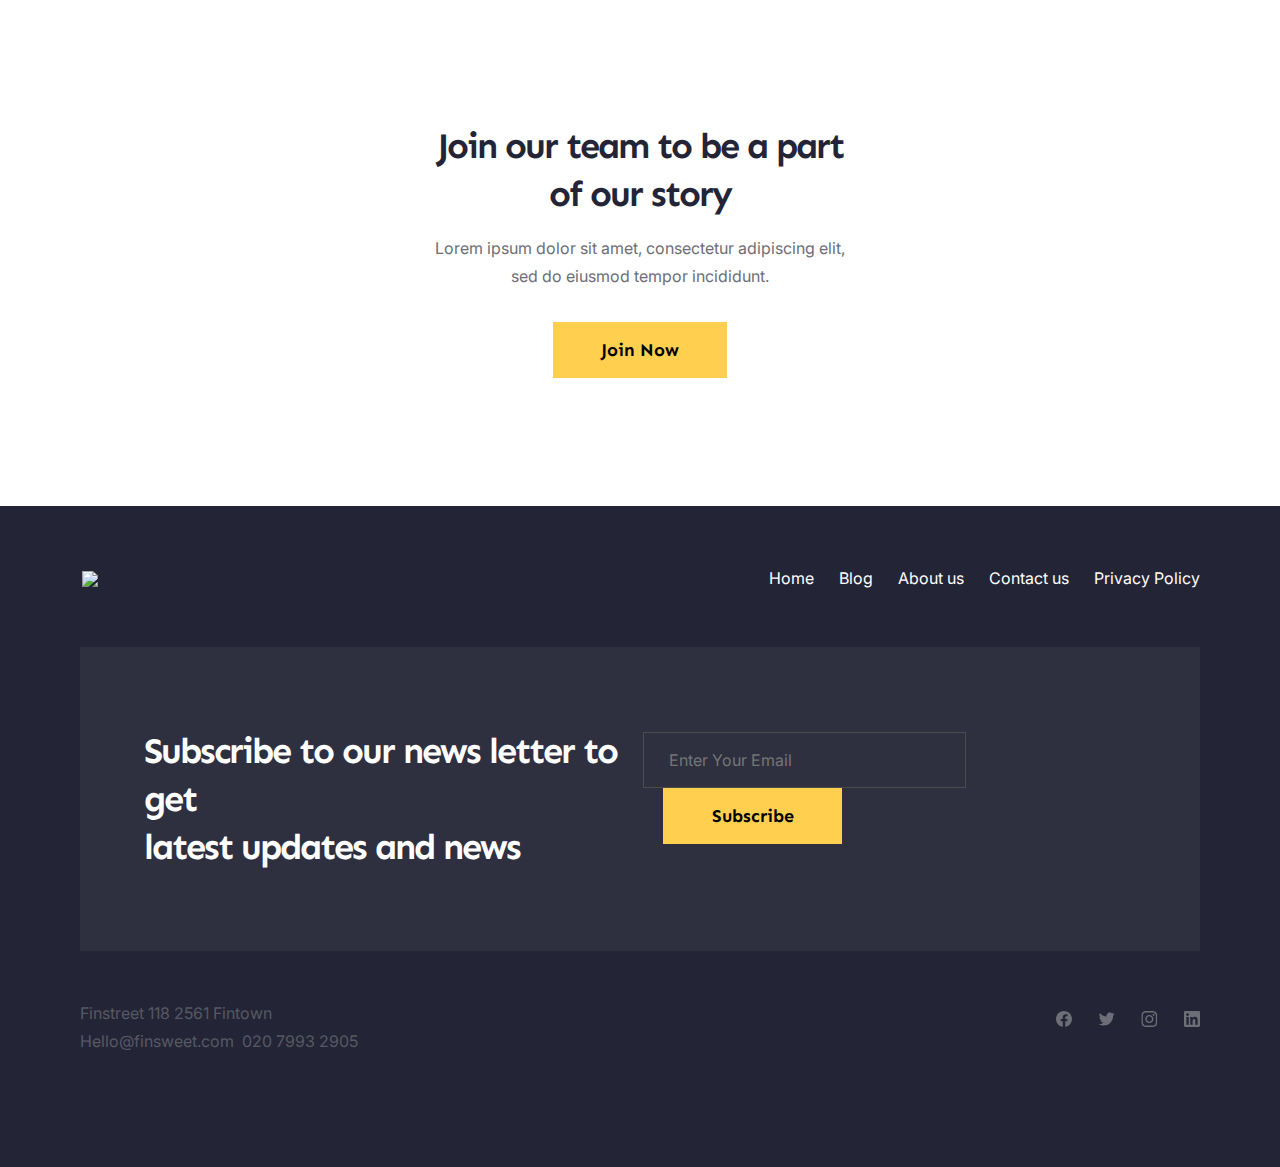
==== commit ec5ec60c: "2.9.1" ====
--- a/about-us.html
+++ b/about-us.html
@@ -13,7 +13,7 @@
     <body>
         <header class="header">
             <div class="header__contaner">
-                <img class="header__logo" src="vectorgraphics/main-logo.svg">
+                <img class="header__logo" src="vectorgraphics/finsweet-logo.svg">
                 <nav class="header__menu">                    
                     <ul class="header__menu-list">
                         <li class="header__menu-li"><a href="index.html" class="header__link">Home</a></li>
@@ -154,10 +154,10 @@
                             <h3>Leslie Alexander</h3>
                             <p>Content Writer @Company</p>
                             <div class="list-of-authors__social-wrapper">
-                                <a class="list-of-authors__social-logo" href=""><img src="vectorgraphics/icons/facebook.svg"></a>
-                                <a class="list-of-authors__social-logo" href=""><img src="vectorgraphics/icons/twitter.svg"></a>
-                                <a class="list-of-authors__social-logo" href=""><img src="vectorgraphics/icons/instagram.svg"></a>
-                                <a class="list-of-authors__social-logo" href=""><img src="vectorgraphics/icons/linkedIn.svg"></a>
+                                <a class="list-of-authors__social-logo" href=""><img src="vectorgraphics/icons/Facebook.svg"></a>
+                                <a class="list-of-authors__social-logo" href=""><img src="vectorgraphics/icons/twitter.svg"></a>
+                                <a class="list-of-authors__social-logo" href=""><img src="vectorgraphics/icons/instagram.svg"></a>
+                                <a class="list-of-authors__social-logo" href=""><img src="vectorgraphics/icons/LinkedIn.svg"></a>
                             </div>
                         </div>
                     </div>
@@ -201,10 +201,10 @@
                             <h3>Jacob Jones</h3>
                             <p>Content Writer @Company</p>
                             <div class="list-of-authors__social-wrapper">
-                                <a class="list-of-authors__social-logo" href=""><img src="vectorgraphics/icons/facebook.svg"></a>
-                                <a class="list-of-authors__social-logo" href=""><img src="vectorgraphics/icons/twitter.svg"></a>
-                                <a class="list-of-authors__social-logo" href=""><img src="vectorgraphics/icons/instagram.svg"></a>
-                                <a class="list-of-authors__social-logo" href=""><img src="vectorgraphics/icons/linkedIn.svg"></a>
+                                <a class="list-of-authors__social-logo" href=""><img src="vectorgraphics/icons/Facebook.svg"></a>
+                                <a class="list-of-authors__social-logo" href=""><img src="vectorgraphics/icons/twitter.svg"></a>
+                                <a class="list-of-authors__social-logo" href=""><img src="vectorgraphics/icons/instagram.svg"></a>
+                                <a class="list-of-authors__social-logo" href=""><img src="vectorgraphics/icons/LinkedIn.svg"></a>
                             </div>
                         </div>
                     </div>                 
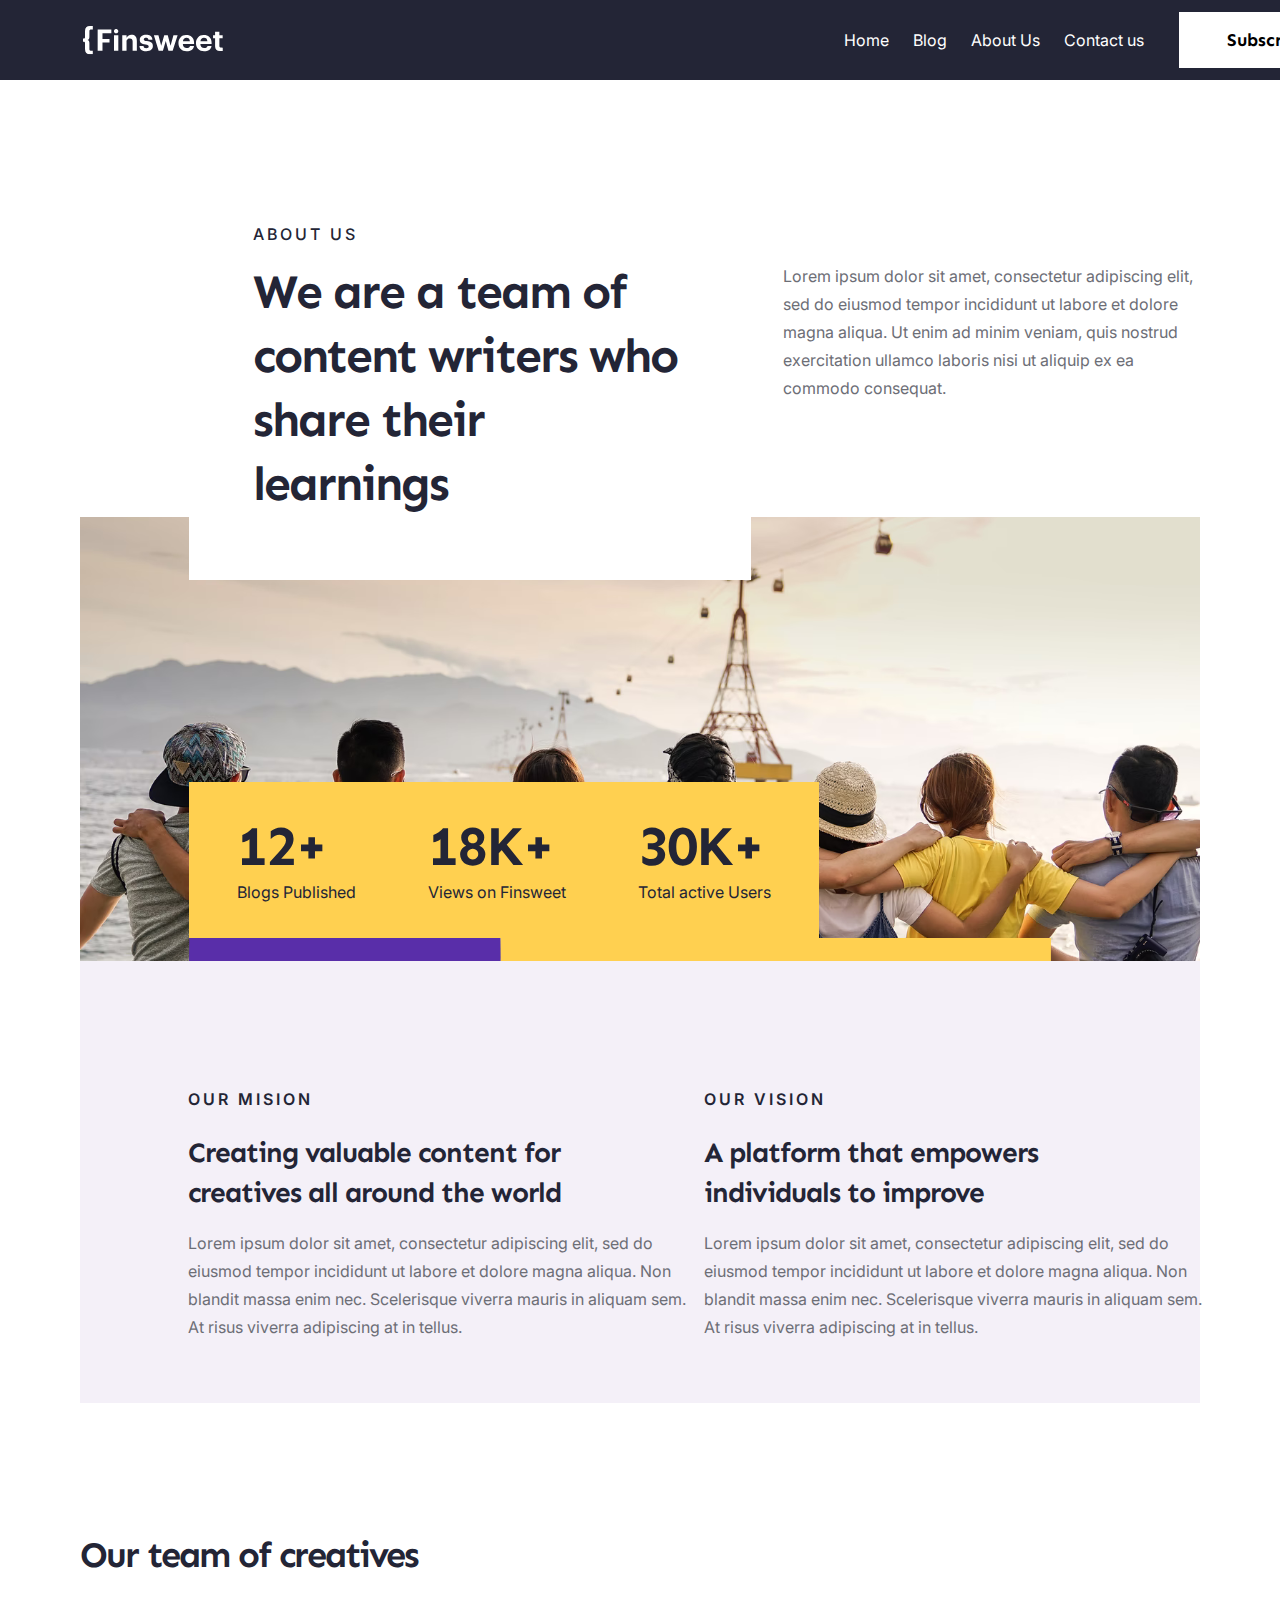
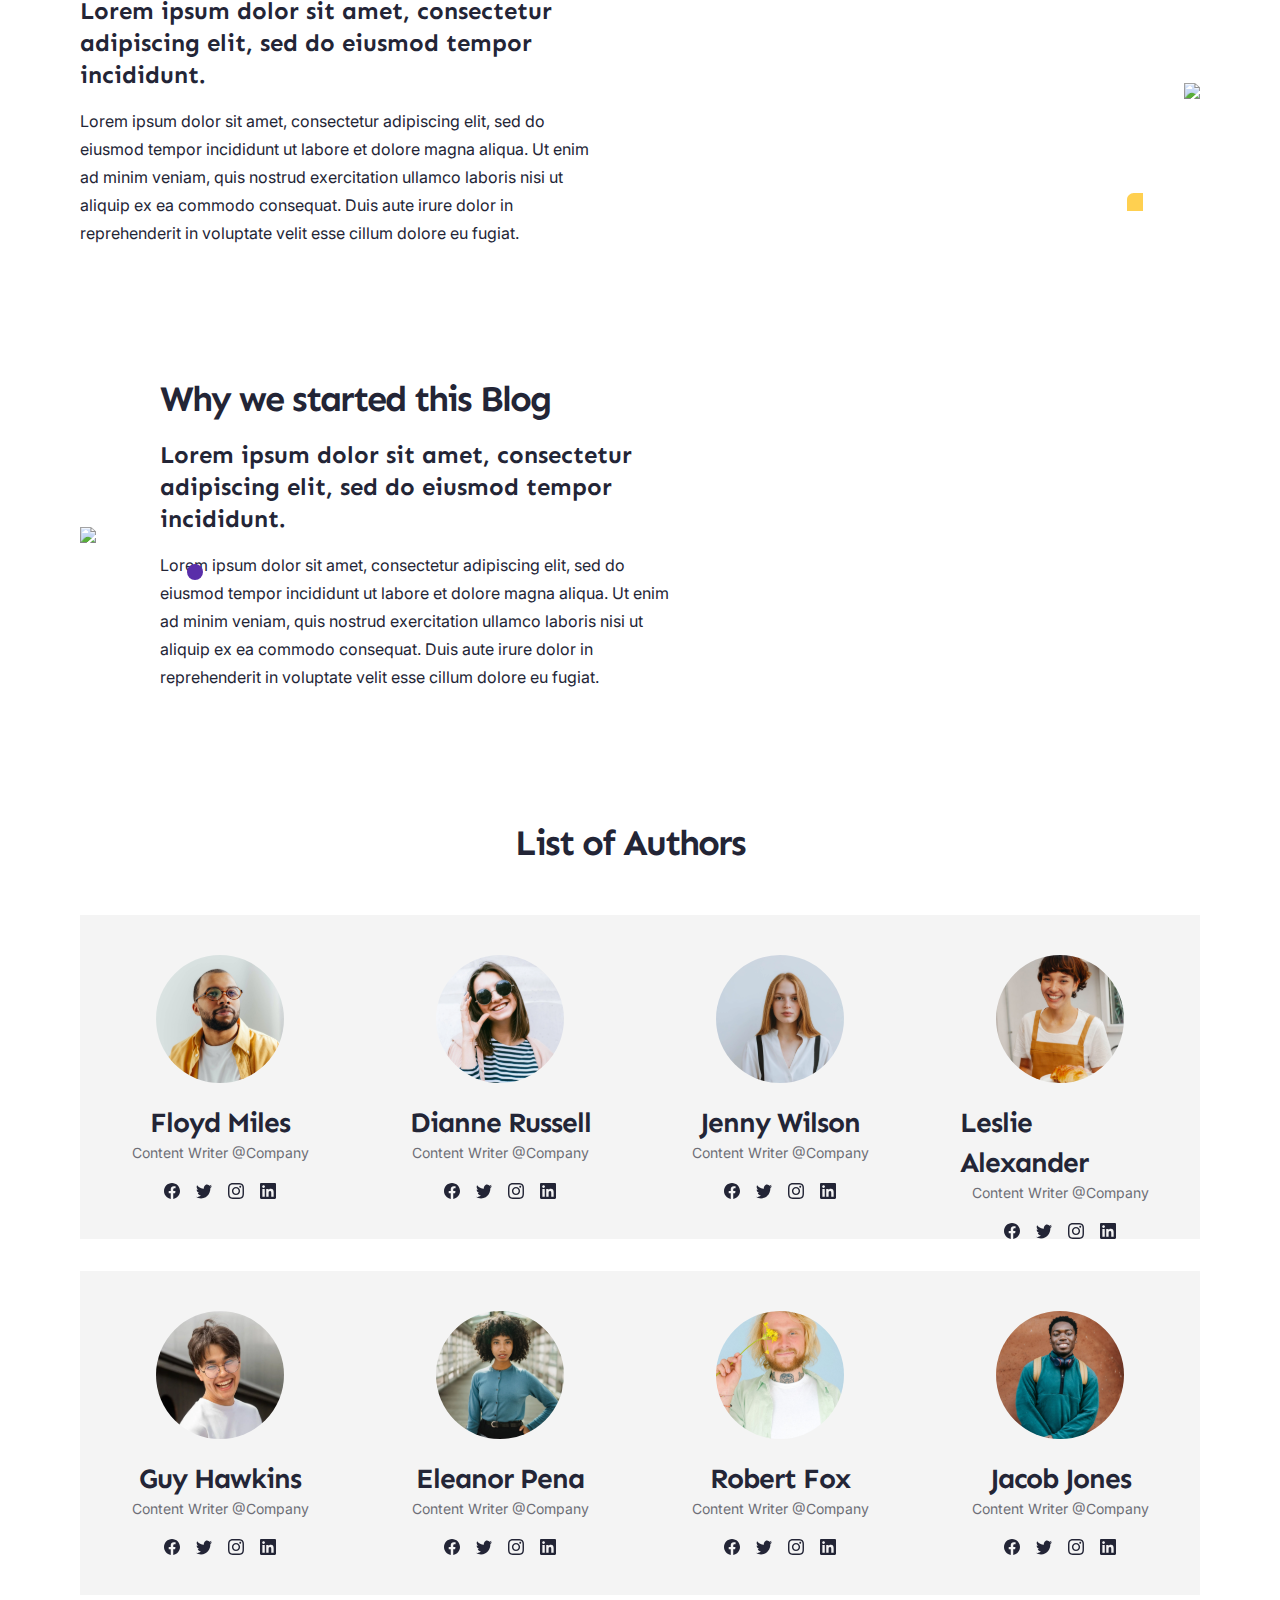
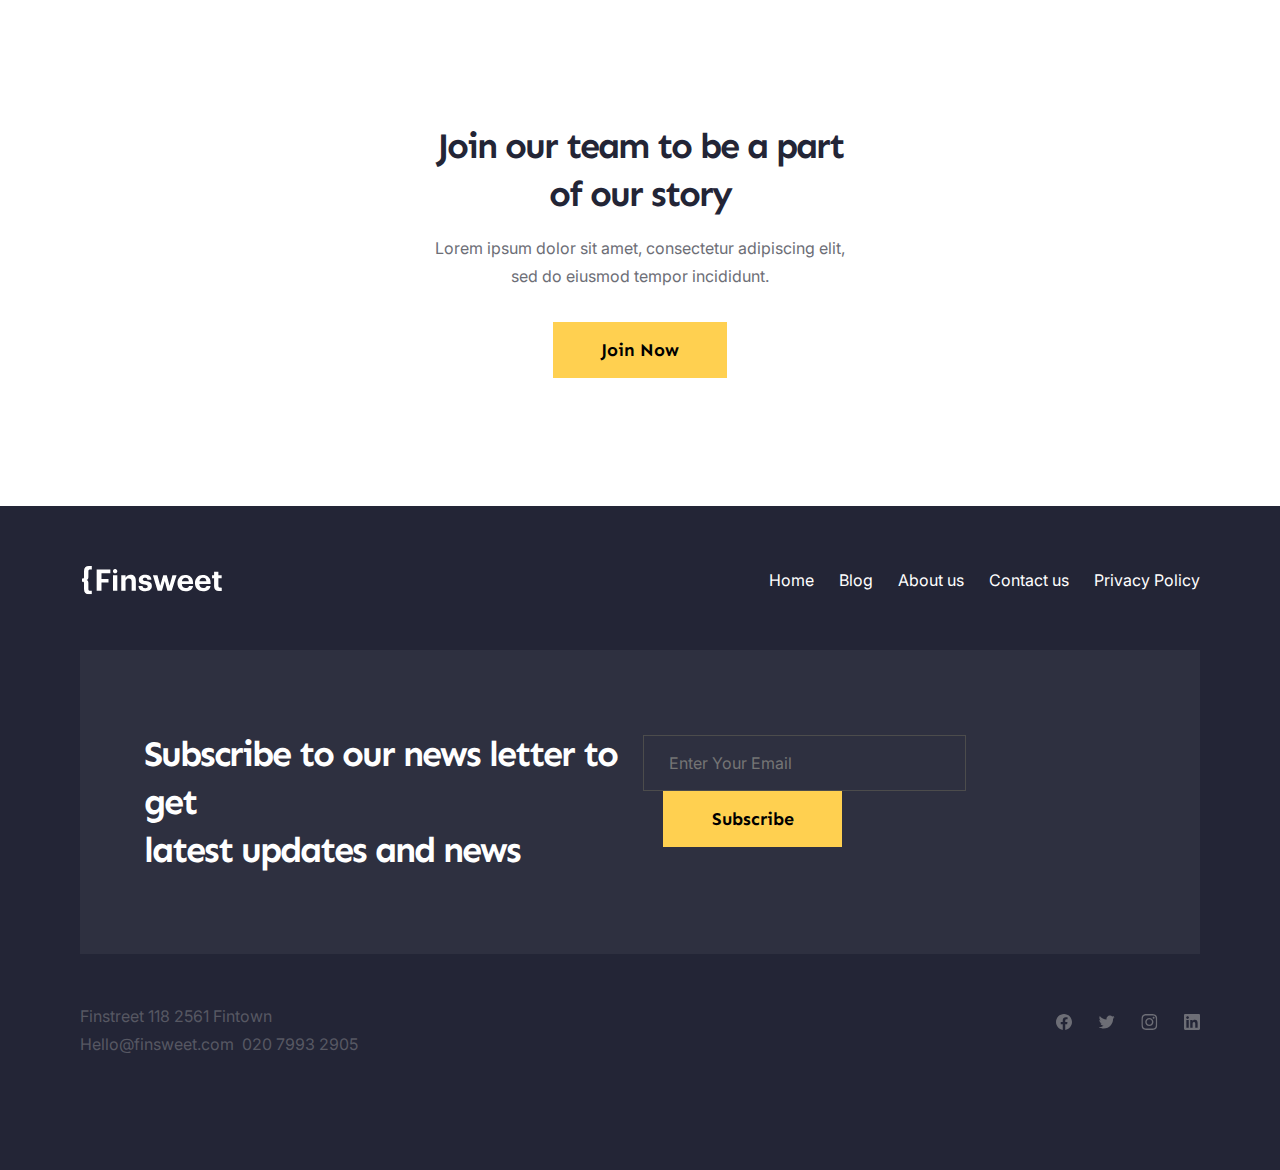
==== commit ab3e033e: "2.9.1" ====
--- a/about-us.html
+++ b/about-us.html
@@ -223,7 +223,7 @@
         <footer class="footer">
             <div class="footer__conrainer">
                 <div class="footer__top">
-                    <img class="footer__logo" src="vectorgraphics/main-logo.svg">
+                    <img class="footer__logo" src="vectorgraphics/finsweet-logo.svg">
                     <nav class="footer__menu">                    
                         <ul class="footer__menu-list">
                             <li class="footer__menu-li"><a href="index.html" class="footer__link">Home</a></li>
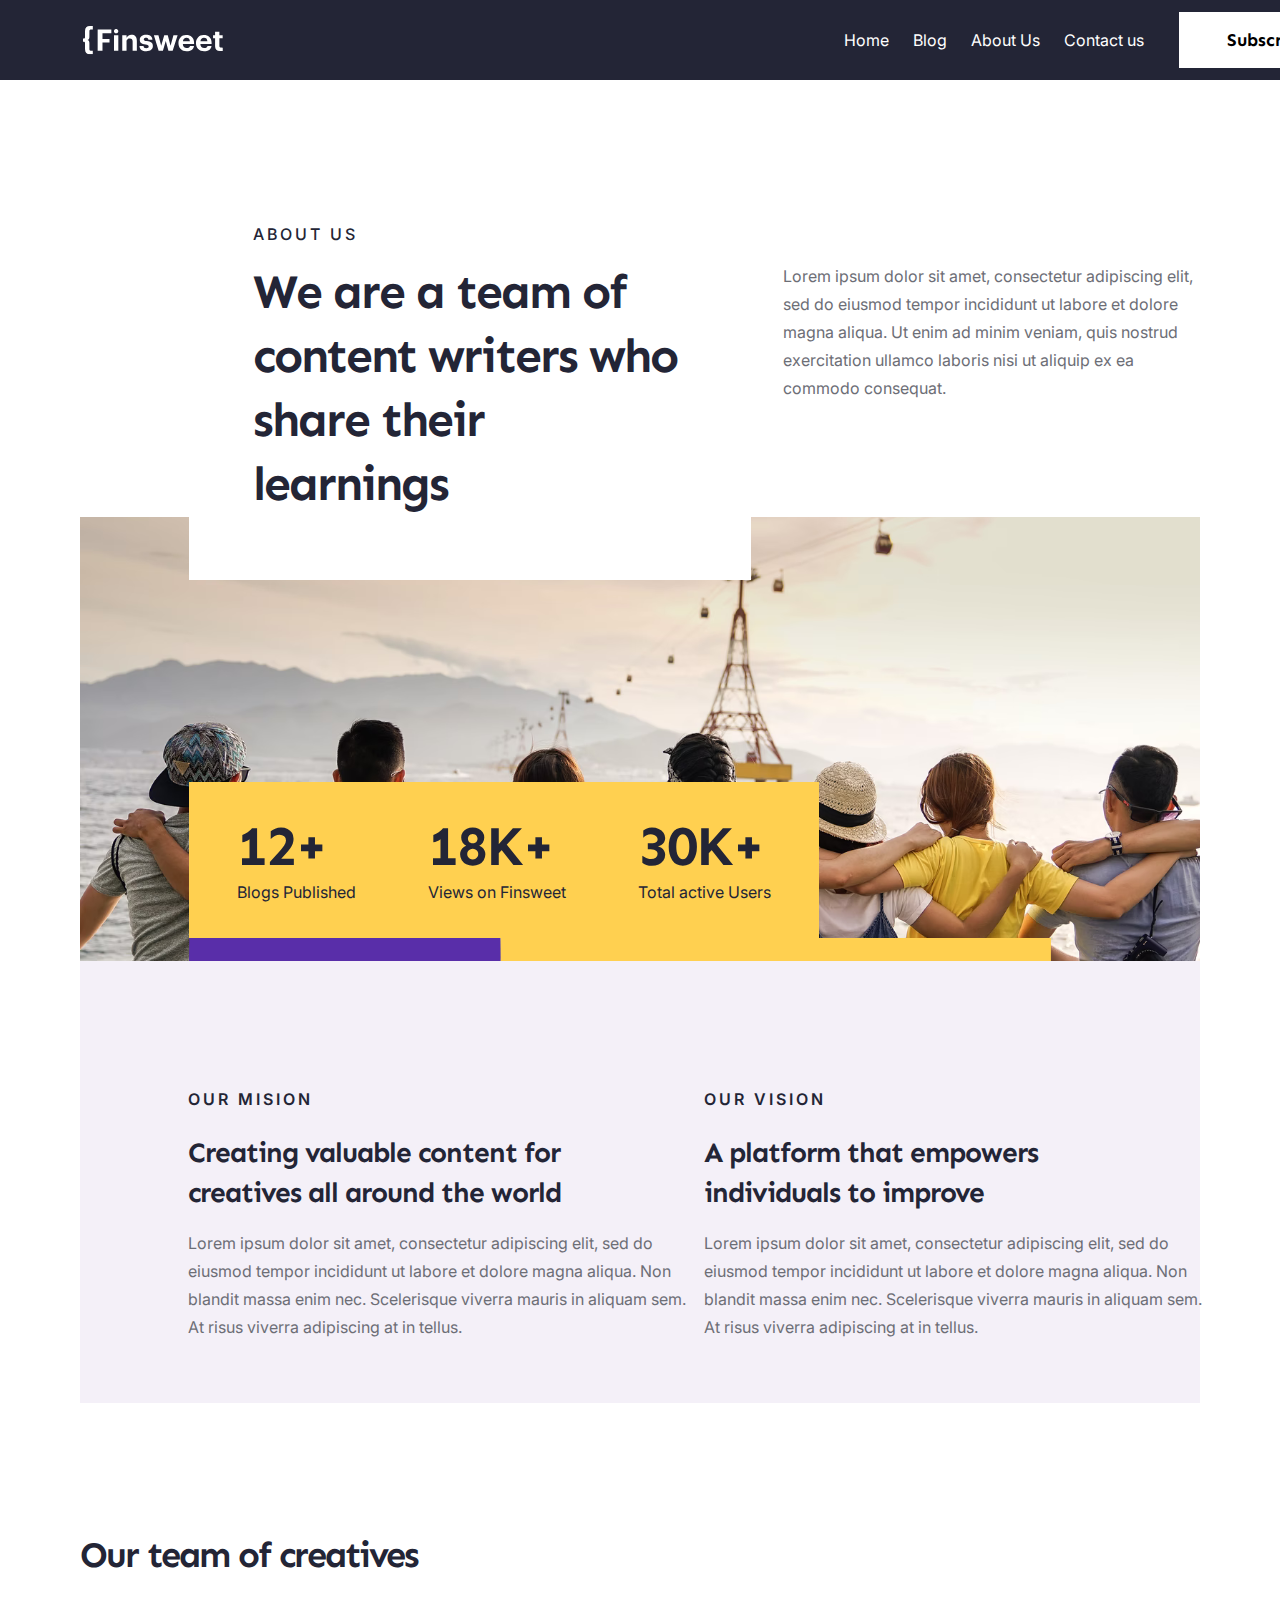
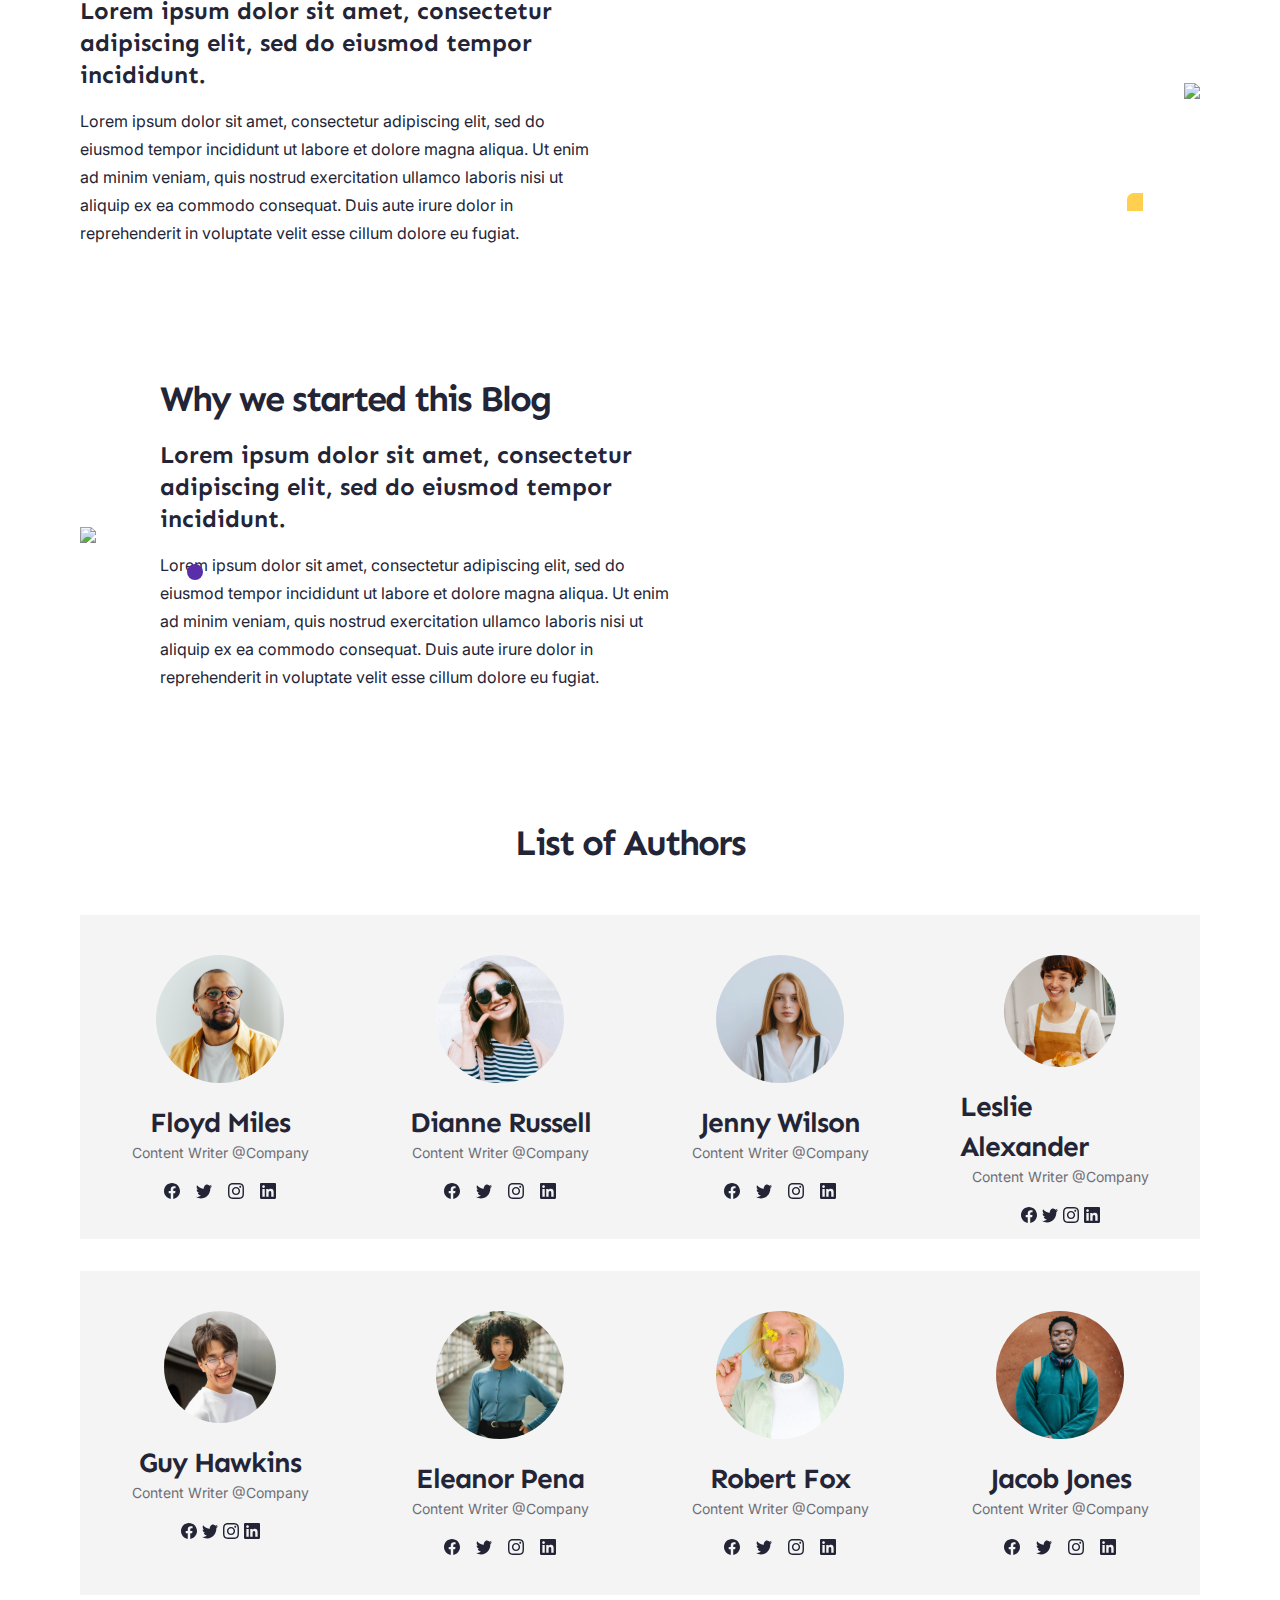
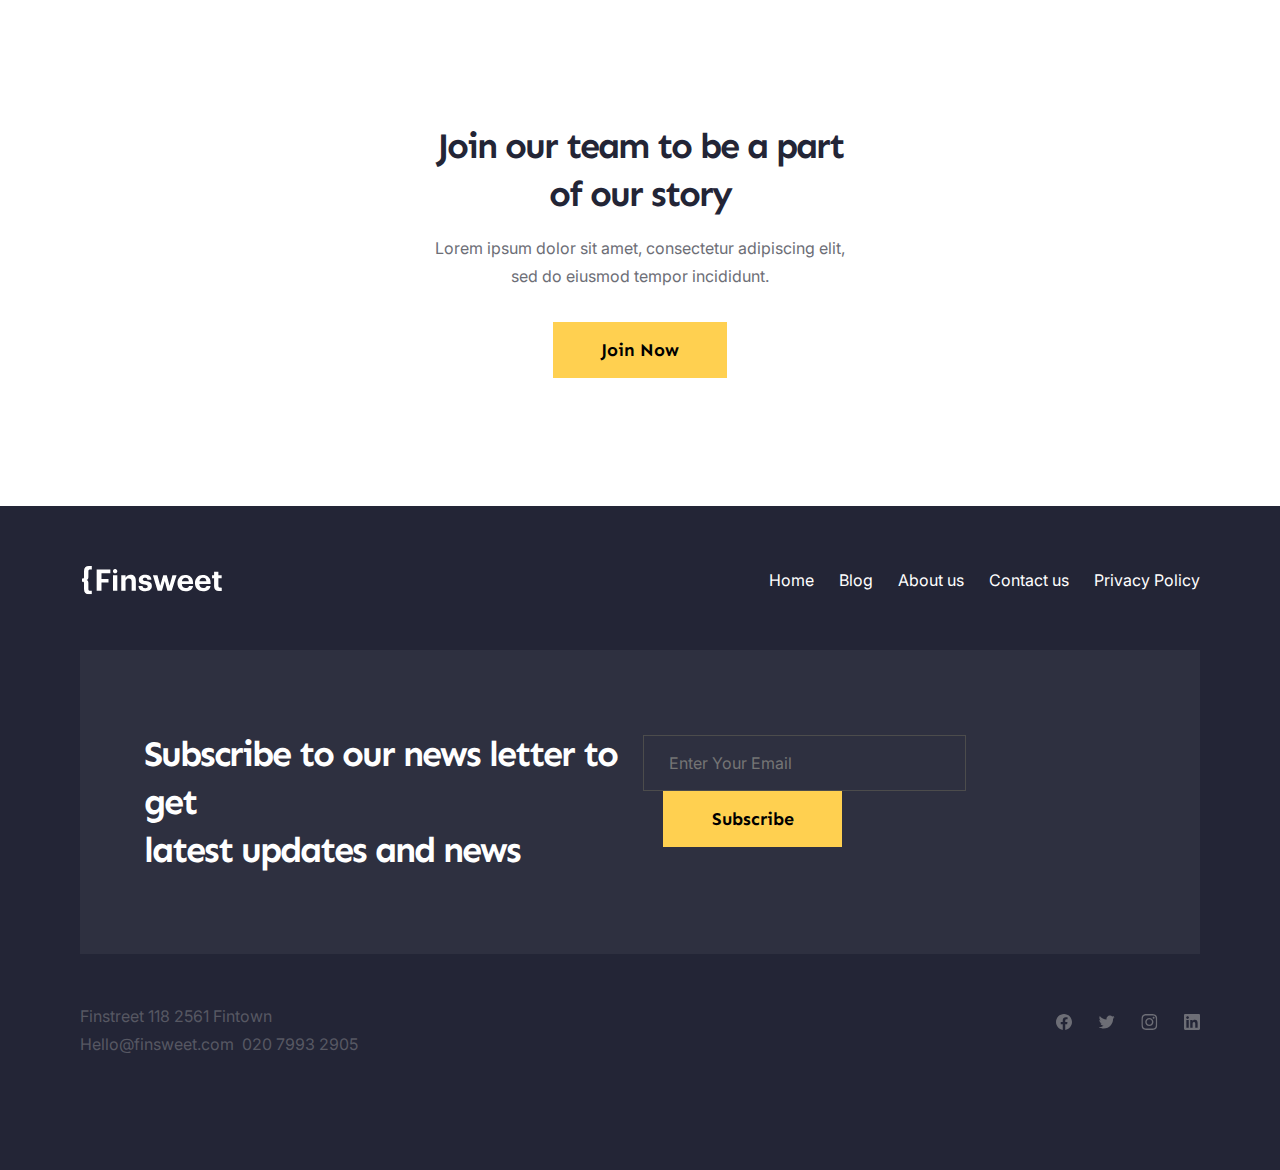
==== commit cdf80170: "v3.1" ====
--- a/about-us.html
+++ b/about-us.html
@@ -120,7 +120,7 @@
                             <a class="list-of-authors__link-author" href="#"><img class="list-of-authors__image" src="images/author-1.svg"></a>
                             <h3>Floyd Miles</h3>
                             <p>Content Writer @Company</p>
-                            <div class="list-of-authors__social-wrapper">
+                            <div class="social-wrapper list-of-authors__social-wrapper">
                                 <a class="list-of-authors__social-logo" href=""><img src="vectorgraphics/icons/Facebook.svg"></a>
                                 <a class="list-of-authors__social-logo" href=""><img src="vectorgraphics/icons/twitter.svg"></a>
                                 <a class="list-of-authors__social-logo" href=""><img src="vectorgraphics/icons/instagram.svg"></a>
@@ -131,7 +131,7 @@
                             <a class="list-of-authors__link-author" href="#"><img class="list-of-authors__image" src="images/author-2.svg"></a>
                             <h3>Dianne Russell</h3>
                             <p>Content Writer @Company</p>
-                            <div class="list-of-authors__social-wrapper">
+                            <div class="social-wrapper list-of-authors__social-wrapper">
                                 <a class="list-of-authors__social-logo" href=""><img src="vectorgraphics/icons/Facebook.svg"></a>
                                 <a class="list-of-authors__social-logo" href=""><img src="vectorgraphics/icons/twitter.svg"></a>
                                 <a class="list-of-authors__social-logo" href=""><img src="vectorgraphics/icons/instagram.svg"></a>
@@ -142,6 +142,17 @@
                             <a class="list-of-authors__link-author" href="#"><img class="list-of-authors__image" src="images/author-3.svg"></a>
                             <h3>Jenny Wilson</h3>
                             <p>Content Writer @Company</p>
+                            <div class="social-wrapper list-of-authors__social-wrapper">
+                                <a class="list-of-authors__social-logo" href=""><img src="vectorgraphics/icons/Facebook.svg"></a>
+                                <a class="list-of-authors__social-logo" href=""><img src="vectorgraphics/icons/twitter.svg"></a>
+                                <a class="list-of-authors__social-logo" href=""><img src="vectorgraphics/icons/instagram.svg"></a>
+                                <a class="list-of-authors__social-logo" href=""><img src="vectorgraphics/icons/LinkedIn.svg"></a>
+                            </div>
+                        </div>
+                        <div class="list-of-authors__item">
+                            <a class="social-wrapper list-of-authors__link-author" href="#"><img class="list-of-authors__image" src="images/author-4.svg"></a>
+                            <h3>Leslie Alexander</h3>
+                            <p>Content Writer @Company</p>
                             <div class="list-of-authors__social-wrapper">
                                 <a class="list-of-authors__social-logo" href=""><img src="vectorgraphics/icons/Facebook.svg"></a>
                                 <a class="list-of-authors__social-logo" href=""><img src="vectorgraphics/icons/twitter.svg"></a>
@@ -149,22 +160,11 @@
                                 <a class="list-of-authors__social-logo" href=""><img src="vectorgraphics/icons/LinkedIn.svg"></a>
                             </div>
                         </div>
-                        <div class="list-of-authors__item">
-                            <a class="list-of-authors__link-author" href="#"><img class="list-of-authors__image" src="images/author-4.svg"></a>
-                            <h3>Leslie Alexander</h3>
-                            <p>Content Writer @Company</p>
-                            <div class="list-of-authors__social-wrapper">
-                                <a class="list-of-authors__social-logo" href=""><img src="vectorgraphics/icons/Facebook.svg"></a>
-                                <a class="list-of-authors__social-logo" href=""><img src="vectorgraphics/icons/twitter.svg"></a>
-                                <a class="list-of-authors__social-logo" href=""><img src="vectorgraphics/icons/instagram.svg"></a>
-                                <a class="list-of-authors__social-logo" href=""><img src="vectorgraphics/icons/LinkedIn.svg"></a>
-                            </div>
-                        </div>
                     </div>
 
                     <div class="list-of-authors__authors list-of-authors__authors_second-row">
                         <div class="list-of-authors__item">
-                            <a class="list-of-authors__link-author" href="#"><img class="list-of-authors__image" src="images/author-5.svg"></a>
+                            <a class="social-wrapper list-of-authors__link-author" href="#"><img class="list-of-authors__image" src="images/author-5.svg"></a>
                             <h3>Guy Hawkins</h3>
                             <p>Content Writer @Company</p>
                             <div class="list-of-authors__social-wrapper">
@@ -178,7 +178,7 @@
                             <a class="list-of-authors__link-author" href="#"><img class="list-of-authors__image" src="images/author-6.svg"></a>
                             <h3>Eleanor Pena</h3>
                             <p>Content Writer @Company</p>
-                            <div class="list-of-authors__social-wrapper">
+                            <div class="social-wrapper list-of-authors__social-wrapper">
                                 <a class="list-of-authors__social-logo" href=""><img src="vectorgraphics/icons/Facebook.svg"></a>
                                 <a class="list-of-authors__social-logo" href=""><img src="vectorgraphics/icons/twitter.svg"></a>
                                 <a class="list-of-authors__social-logo" href=""><img src="vectorgraphics/icons/instagram.svg"></a>
@@ -189,7 +189,7 @@
                             <a class="list-of-authors__link-author" href="#"><img class="list-of-authors__image" src="images/author-7.svg"></a>
                             <h3>Robert Fox</h3>
                             <p>Content Writer @Company</p>
-                            <div class="list-of-authors__social-wrapper">
+                            <div class="social-wrapper list-of-authors__social-wrapper">
                                 <a class="list-of-authors__social-logo" href=""><img src="vectorgraphics/icons/Facebook.svg"></a>
                                 <a class="list-of-authors__social-logo" href=""><img src="vectorgraphics/icons/twitter.svg"></a>
                                 <a class="list-of-authors__social-logo" href=""><img src="vectorgraphics/icons/instagram.svg"></a>
@@ -200,7 +200,7 @@
                             <a class="list-of-authors__link-author" href="#"><img class="list-of-authors__image" src="images/author-8.svg"></a>
                             <h3>Jacob Jones</h3>
                             <p>Content Writer @Company</p>
-                            <div class="list-of-authors__social-wrapper">
+                            <div class="social-wrapper list-of-authors__social-wrapper">
                                 <a class="list-of-authors__social-logo" href=""><img src="vectorgraphics/icons/Facebook.svg"></a>
                                 <a class="list-of-authors__social-logo" href=""><img src="vectorgraphics/icons/twitter.svg"></a>
                                 <a class="list-of-authors__social-logo" href=""><img src="vectorgraphics/icons/instagram.svg"></a>
--- a/style.css
+++ b/style.css
@@ -415,7 +415,7 @@
     line-height: 24px;
     height: 56px;
     width: 270px;
-    padding: 16px 48px 16px 48px;
+    padding: 16px 48px;
     margin-top: 32px;
 }
 
@@ -459,7 +459,7 @@
     margin-bottom: 17px;
 }
 
-.list-of-authors__social-wrapper{
+.social-wrapper{
     display: flex;
     justify-content: space-between;
     width: 112px;
@@ -651,7 +651,7 @@
 }
 
 .footer__subscription-form{    
-    padding: 80px 64px 80px 64px;
+    padding: 80px 64px;
     display: flex;
     justify-content: space-between;
     background-color: #2e3040
@@ -921,7 +921,7 @@
 }
 
 .about-us{
-    padding: 0 80px 0 80px;
+    padding: 0px 80px;
 }
 
 .team{
@@ -1057,7 +1057,7 @@
 }
 
 .why-strated{
-    padding: 128px 0 128px 0;    
+    padding: 128px 0px;    
 }
 
 .why-strated__contaner{
@@ -1102,7 +1102,7 @@
 
 .name-of-category{
     background-color: #F4F0F8;
-    padding: 80px 0 80px 0;  
+    padding: 80px 0px;  
 }
 
 .name-of-category__conrainer{
@@ -1130,7 +1130,7 @@
 }
 
 .category-section{
-    padding: 128px 79px 128px 79px; 
+    padding: 128px 81px 96px 81px; 
 }
 
 .category-section__conrainer{
@@ -1140,7 +1140,24 @@
 
 .category-section__item{
     display: flex;
-    width: 838px;
+    width: 838px;    
+    margin-bottom: 32px;
+}
+
+.category-section__text{
+    width: 544px;
+    padding: 38px 0 38px 32px;
+}
+
+.category-section__item h6{
+    font-weight: 600;
+    margin-bottom: 20px;
+    color: #592EA9;
+}
+
+.category-section__item h2{
+    font-weight: 700;
+    margin-bottom: 16px;
 }
 
 .category-section__categories{
@@ -1148,9 +1165,185 @@
 }
 
 .categories-wrapper{
-
-}
-
-.category-section__category-card{
-    display: flex;
-}+    padding-left: 1px;
+}
+
+.category-section__title-cat{
+    padding: 0 0 40px 4px;    
+}
+
+.category-section__category-cards{
+    margin-bottom: 48px;
+}
+
+.category-section__category-card{    
+    padding: 23px 24px 24px 24px;
+    width: 296px;
+    height: 96px;
+    border: 1.5px solid #C1C1C3;
+    transition: background-color 0.7s ease;
+    margin-bottom: 24px;
+} 
+
+.category-section__category-link{
+    text-decoration: none;
+    color: #232536;
+    display: flex;
+    align-items: center
+}
+
+.category-section__category-card h3{
+    margin-left: 16px;
+}
+
+
+.category-section__category-card_selected{
+    background-color: #FFD050;
+    border: 1px solid #FFD050;  
+}
+
+.category-section__card-icon{       
+    background-image: url("vectorgraphics/icons/icon-background.svg");
+    background-repeat:no-repeat;      
+}
+
+.category-section__card-icon-2{
+    padding: 12px; 
+}
+
+.category-section__category-labels{
+    padding-top: 24px;
+}
+
+.category-section__category-label{    
+    display: grid;
+    grid-template-columns: repeat(6, 1.5fr);
+    grid-template-rows: repeat(3, 48px);
+    grid-gap: 16px;
+       
+    grid-template-areas:
+    "business business business experience experience experience"
+    "screen screen technology technology technology technology"
+    "marketing marketing marketing marketing life life";     
+}
+
+.label-business{
+    grid-area: business;
+}
+
+.label-experience{
+    grid-area: experience;
+}
+
+.label-screen{
+    grid-area: screen;
+}
+
+.label-technology{
+    grid-area: technology;
+}
+
+.label-marketing{
+    grid-area: marketing;
+}
+
+.label-life{
+    grid-area: life;
+}
+
+.category-section__category-label button{
+    cursor: pointer;
+    background-color: white;
+    border: 2px solid #6D6E76;
+    opacity: 70%;
+    border-radius: 28px;
+    font-family: "Sen";
+    font-size: 14px;
+    font-weight: 700;
+    line-height: 32px;      
+}
+
+.category-section__category-label button:hover {
+    background-color: #F4F0F8;
+    opacity: 100%;
+    border: 2.5px solid #6d6e76b4;   
+    transition: background-color 0.3s ease-in;
+}
+
+.author-main-content{
+    padding: 128px 0 128px 208px;
+    background-color: #F4F0F8;
+    position: relative;
+}
+
+.author-main-content__conrainer{
+    display: flex;
+}
+
+.author-main-content__img-wrapper{
+    margin-right: 32px;
+}
+
+.author-main-content__text{
+    width: 669px;
+}
+
+.author h1{
+    font-size: 48px;
+    font-weight: 700;
+    line-height: 64px;
+    letter-spacing: -2px;
+    margin-bottom: 24px;
+    margin-top: 1px;
+}
+
+.author-main-content__text p{
+    margin-left: 3px;
+    margin-bottom: 23px;
+}
+
+.author-main-content__pattern{
+    position: absolute;
+    left: 208px;
+    bottom: 0px;
+}
+
+.author-posts{
+    padding: 128px 208px 64px 208px;
+}
+
+.author-posts h1{
+    margin-bottom: 64px;    
+}
+
+.author-posts a{
+    text-decoration: none;    
+}
+
+.author-posts__item{
+    display: flex;
+    margin-bottom: 64px;
+    align-items: center;
+}
+
+.author-posts__img-wrapper{
+    margin-right: 32px;
+}
+
+.author-posts__text{
+    width: 578px;
+}
+
+.author-posts__item h6{
+    display: flex;
+    font-weight: 600;
+    margin-bottom: 20px;
+    color: #592EA9;
+}
+
+.author-posts__item h2{
+    margin-bottom: 16px;
+    
+}
+
+
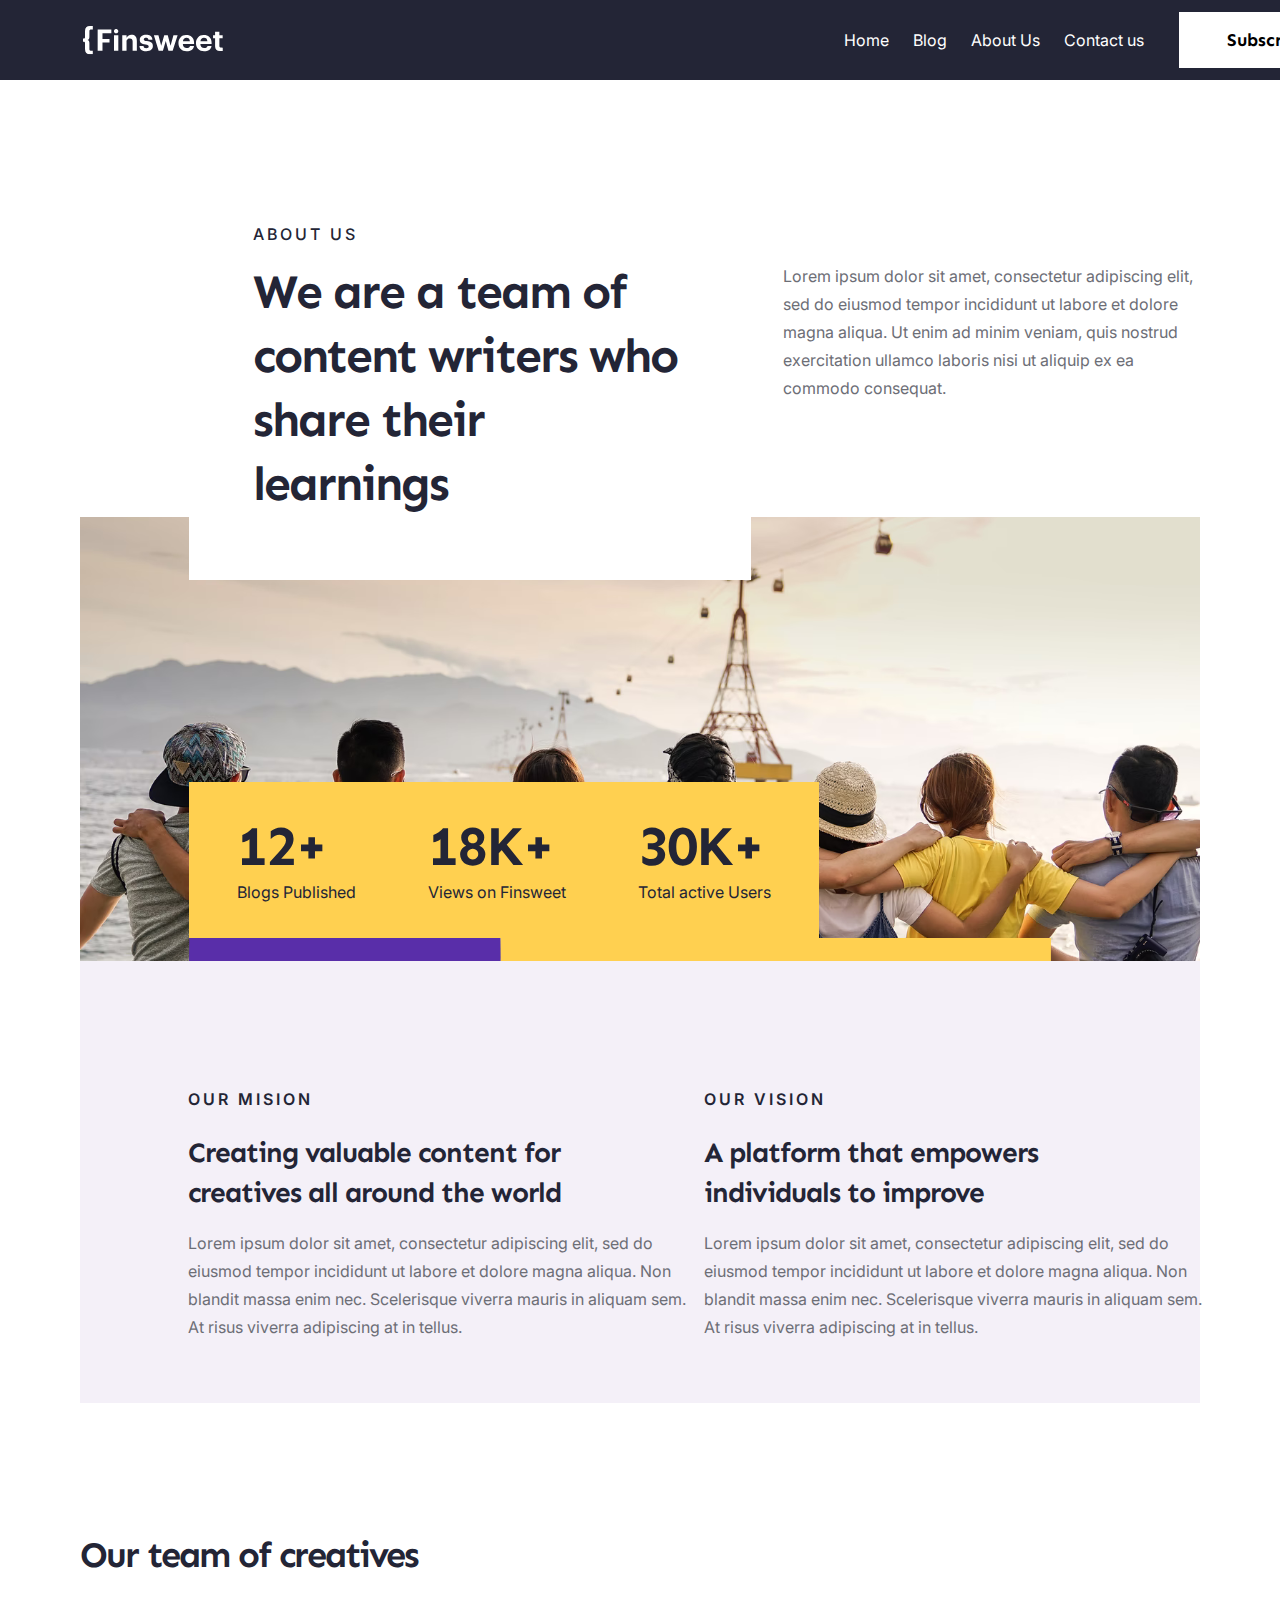
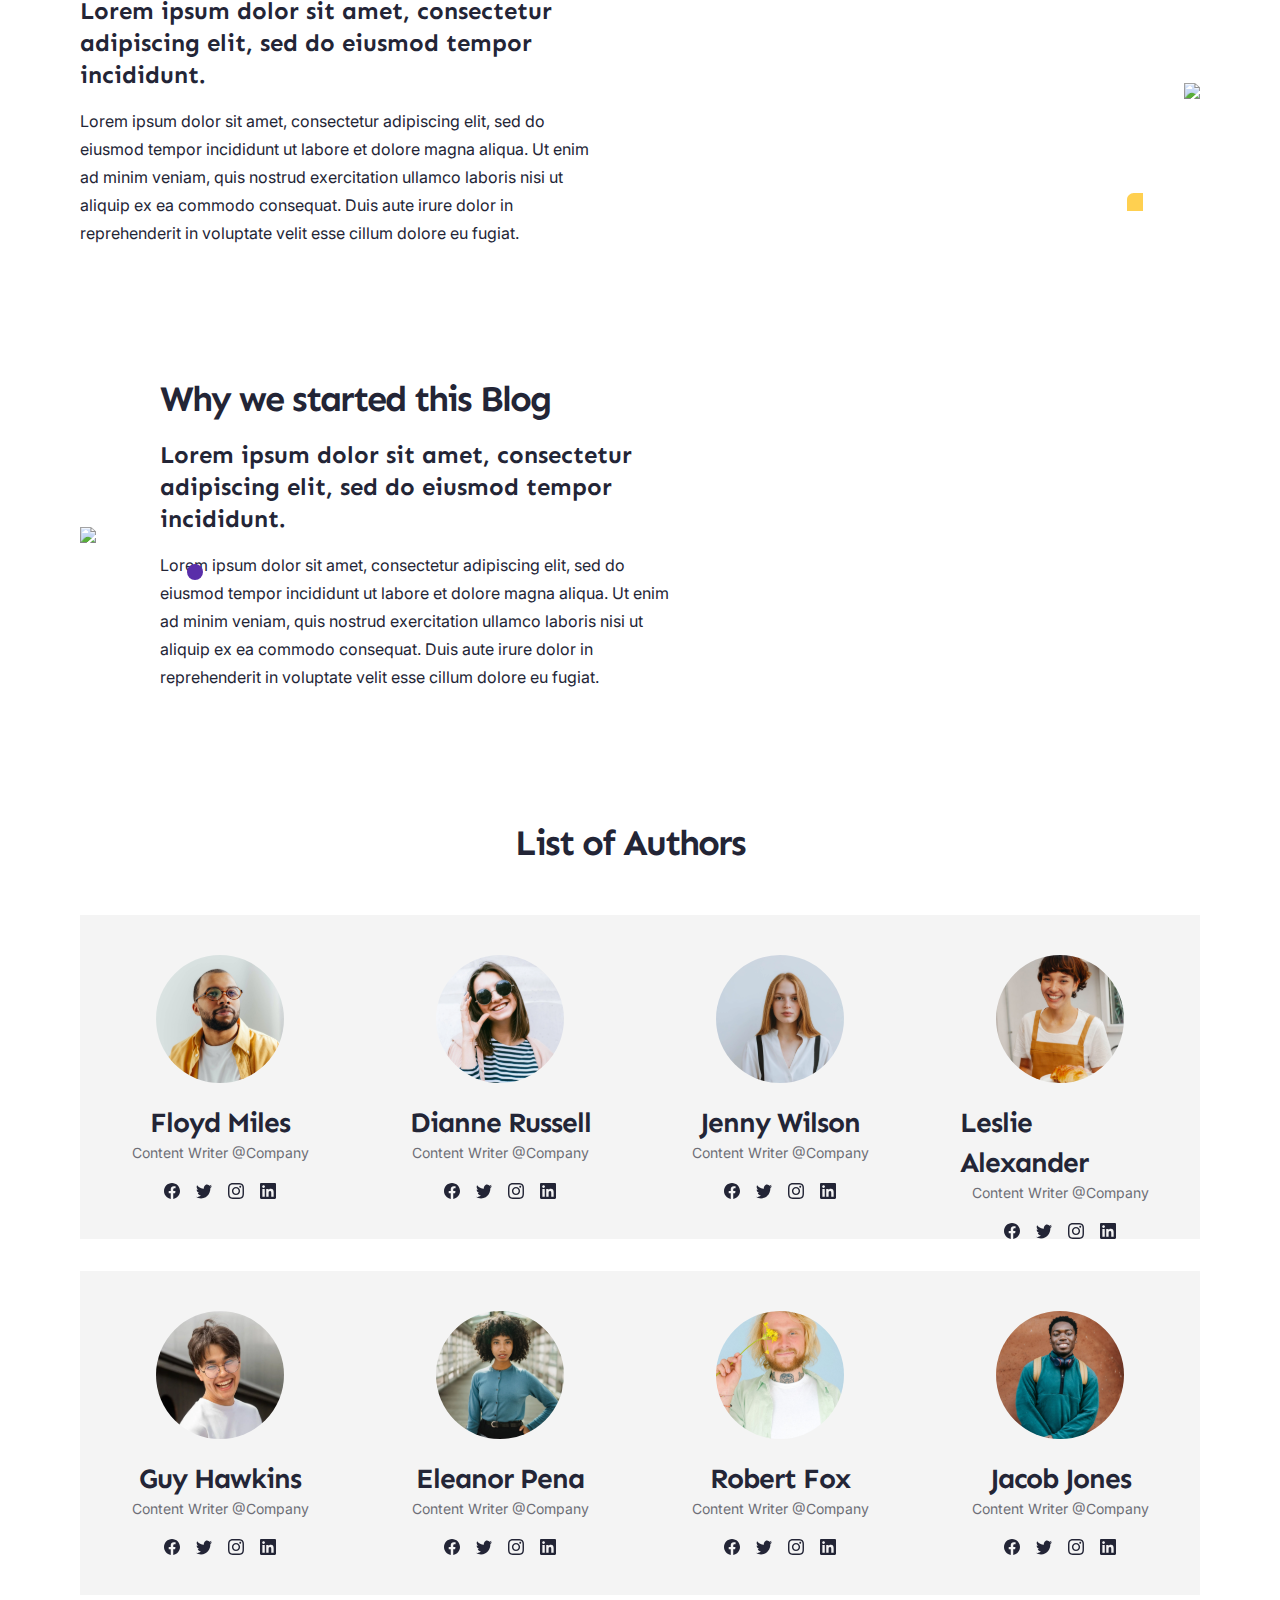
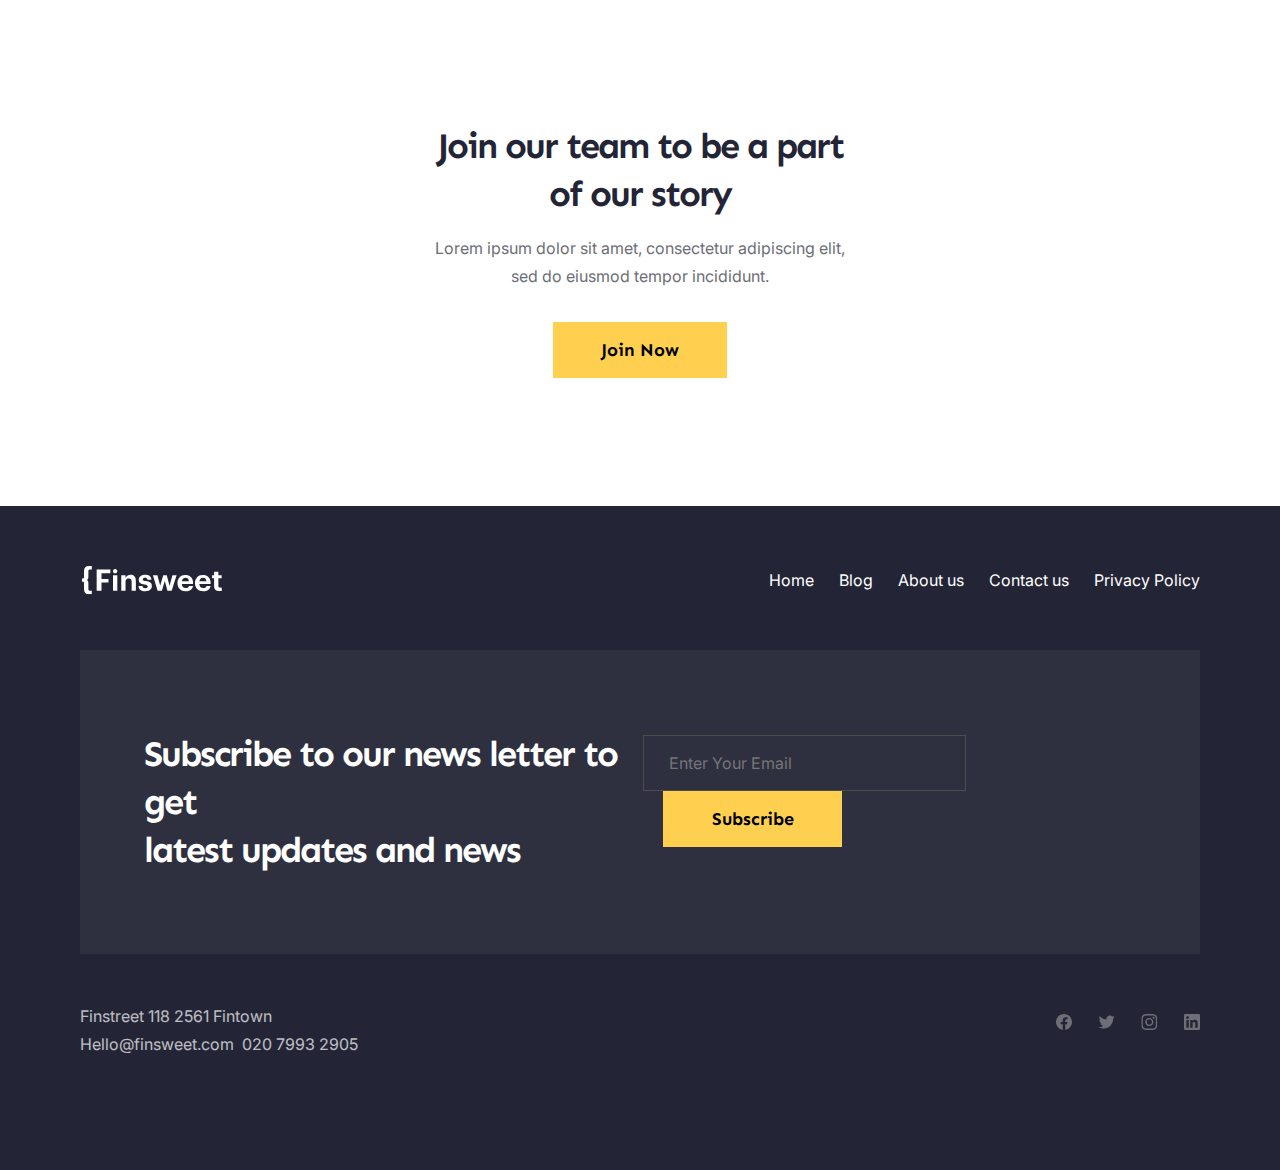
==== commit 64e24d3b: "v3.4" ====
--- a/about-us.html
+++ b/about-us.html
@@ -117,7 +117,7 @@
 
                     <div class="list-of-authors__authors">
                         <div class="list-of-authors__item">
-                            <a class="list-of-authors__link-author" href="#"><img class="list-of-authors__image" src="images/author-1.svg"></a>
+                            <a class="list-of-authors__link-author" href="author.html"><img class="list-of-authors__image" src="images/author-1.svg"></a>
                             <h3>Floyd Miles</h3>
                             <p>Content Writer @Company</p>
                             <div class="social-wrapper list-of-authors__social-wrapper">
@@ -128,7 +128,7 @@
                             </div>                            
                         </div>
                         <div class="list-of-authors__item">
-                            <a class="list-of-authors__link-author" href="#"><img class="list-of-authors__image" src="images/author-2.svg"></a>
+                            <a class="list-of-authors__link-author" href="author.html"><img class="list-of-authors__image" src="images/author-2.svg"></a>
                             <h3>Dianne Russell</h3>
                             <p>Content Writer @Company</p>
                             <div class="social-wrapper list-of-authors__social-wrapper">
@@ -139,7 +139,7 @@
                             </div>
                         </div>
                         <div class="list-of-authors__item">
-                            <a class="list-of-authors__link-author" href="#"><img class="list-of-authors__image" src="images/author-3.svg"></a>
+                            <a class="list-of-authors__link-author" href="author.html"><img class="list-of-authors__image" src="images/author-3.svg"></a>
                             <h3>Jenny Wilson</h3>
                             <p>Content Writer @Company</p>
                             <div class="social-wrapper list-of-authors__social-wrapper">
@@ -150,10 +150,10 @@
                             </div>
                         </div>
                         <div class="list-of-authors__item">
-                            <a class="social-wrapper list-of-authors__link-author" href="#"><img class="list-of-authors__image" src="images/author-4.svg"></a>
+                            <a class="list-of-authors__link-author" href="author.html"><img class="list-of-authors__image" src="images/author-4.svg"></a>
                             <h3>Leslie Alexander</h3>
                             <p>Content Writer @Company</p>
-                            <div class="list-of-authors__social-wrapper">
+                            <div class="social-wrapper list-of-authors__social-wrapper">
                                 <a class="list-of-authors__social-logo" href=""><img src="vectorgraphics/icons/Facebook.svg"></a>
                                 <a class="list-of-authors__social-logo" href=""><img src="vectorgraphics/icons/twitter.svg"></a>
                                 <a class="list-of-authors__social-logo" href=""><img src="vectorgraphics/icons/instagram.svg"></a>
@@ -164,10 +164,10 @@
 
                     <div class="list-of-authors__authors list-of-authors__authors_second-row">
                         <div class="list-of-authors__item">
-                            <a class="social-wrapper list-of-authors__link-author" href="#"><img class="list-of-authors__image" src="images/author-5.svg"></a>
+                            <a class="list-of-authors__link-author" href="author.html"><img class="list-of-authors__image" src="images/author-5.svg"></a>
                             <h3>Guy Hawkins</h3>
                             <p>Content Writer @Company</p>
-                            <div class="list-of-authors__social-wrapper">
+                            <div class="social-wrapper list-of-authors__social-wrapper">
                                 <a class="list-of-authors__social-logo" href=""><img src="vectorgraphics/icons/Facebook.svg"></a>
                                 <a class="list-of-authors__social-logo" href=""><img src="vectorgraphics/icons/twitter.svg"></a>
                                 <a class="list-of-authors__social-logo" href=""><img src="vectorgraphics/icons/instagram.svg"></a>
@@ -175,7 +175,7 @@
                             </div>                            
                         </div>
                         <div class="list-of-authors__item">
-                            <a class="list-of-authors__link-author" href="#"><img class="list-of-authors__image" src="images/author-6.svg"></a>
+                            <a class="list-of-authors__link-author" href="author.html"><img class="list-of-authors__image" src="images/author-6.svg"></a>
                             <h3>Eleanor Pena</h3>
                             <p>Content Writer @Company</p>
                             <div class="social-wrapper list-of-authors__social-wrapper">
@@ -186,7 +186,7 @@
                             </div>
                         </div>
                         <div class="list-of-authors__item">
-                            <a class="list-of-authors__link-author" href="#"><img class="list-of-authors__image" src="images/author-7.svg"></a>
+                            <a class="list-of-authors__link-author" href="author.html"><img class="list-of-authors__image" src="images/author-7.svg"></a>
                             <h3>Robert Fox</h3>
                             <p>Content Writer @Company</p>
                             <div class="social-wrapper list-of-authors__social-wrapper">
@@ -197,7 +197,7 @@
                             </div>
                         </div>
                         <div class="list-of-authors__item">
-                            <a class="list-of-authors__link-author" href="#"><img class="list-of-authors__image" src="images/author-8.svg"></a>
+                            <a class="list-of-authors__link-author" href="author.html"><img class="list-of-authors__image" src="images/author-8.svg"></a>
                             <h3>Jacob Jones</h3>
                             <p>Content Writer @Company</p>
                             <div class="social-wrapper list-of-authors__social-wrapper">
--- a/style.css
+++ b/style.css
@@ -693,7 +693,7 @@
     justify-content: space-between;
 }
 
-.footer__address{
+.footer__address p{
     color: #FFFFFF;
     opacity: 70%;
 }
@@ -1346,4 +1346,145 @@
     
 }
 
-
+.contact-us{
+    padding: 128px 336px;
+}
+
+.contact-title{    
+    text-align: center;
+}
+
+.contact-title h6{
+    font-weight: 900;
+    margin-bottom: 12px;    
+}
+
+.contact-title h1{
+    font-size: 48px;
+    font-weight: 700;
+    line-height: 64px;
+    letter-spacing: -2px;
+    margin-bottom: 24px;
+}   
+
+.info-card{    
+    padding: 64px 0 32px 0;
+}
+
+.info-card__conrainer{
+    display: flex;
+    background-color: #592EA9;
+    color: #FFFFFF;
+    padding: 48px 0 48px 64px;    
+}
+
+.info-card__working-hours{
+    margin-right: 42px;
+}
+
+.info-card__titles{
+    font-size: 14px;
+    line-height: 20px;
+    color: #FFFFFF;
+    opacity: 60%;
+    margin-bottom: 16px;
+}
+
+.info-card__line{
+    width: 294px;
+    border-top: 1px solid #FFFFFF;
+    opacity: 10%;
+    margin-bottom: 16px;    
+}
+
+h5{    
+    font-size: 20px;
+    font-weight: 700;
+    line-height: 32px;
+}
+
+.info-card p{    
+    color: #FFFFFF;
+    opacity: 60%;
+}
+
+.contact-form__group input{
+    width: 100%;
+    height: 76px;
+    padding: 24px;
+    margin-bottom: 16px;
+    border: 1px solid #6d6e7680;
+}
+
+
+.contact-form__group ::placeholder{
+    color: #232536;
+    font-family: "inter";
+    font-size: 16px;
+    font-weight: 400;
+    line-height: 28px;
+}
+
+.contact-form__group select{
+    width: 100%;
+    height: 76px;
+    padding: 24px;
+    margin-bottom: 16px;
+    appearance: none;
+    background: url(vectorgraphics/contact-arrow-custom.svg) no-repeat right;
+    background-position-x: calc(100% - 60px);
+    border: 1px solid #6d6e7680;
+}
+
+.input-message textarea{
+    resize: none;
+    padding: 24px;
+    width: 100%;
+    height: 144px;
+    margin-bottom: 10px;
+    border: 1px solid #6d6e7680;
+}
+
+.contact-form__btn{
+    width: 100%;
+    height: 64px;
+    font-family: "Sen";
+    font-size: 24px;    
+    line-height: 32px; 
+}
+
+.policy-title{
+    background-color: #F4F0F8;
+    padding: 80px 0px;  
+}
+
+.policy-title__conrainer{
+    display: flex;
+    flex-direction: column;
+    align-items: center;
+}
+
+.privacy-policy h1{
+    font-size: 48px;
+    font-weight: 700;
+    line-height: 64px;
+    letter-spacing: -2px;
+    margin-bottom: 4px; 
+}
+
+.policy-content{
+    padding: 128px 336px 100px 336px;
+}
+
+.policy-content h1{
+    margin-bottom: 32px; 
+}
+
+.policy-content h2{
+    margin-top: 32px;
+    margin-bottom: 24px; 
+}
+
+.policy-content__text2 p{
+    margin-bottom: 28px;
+}
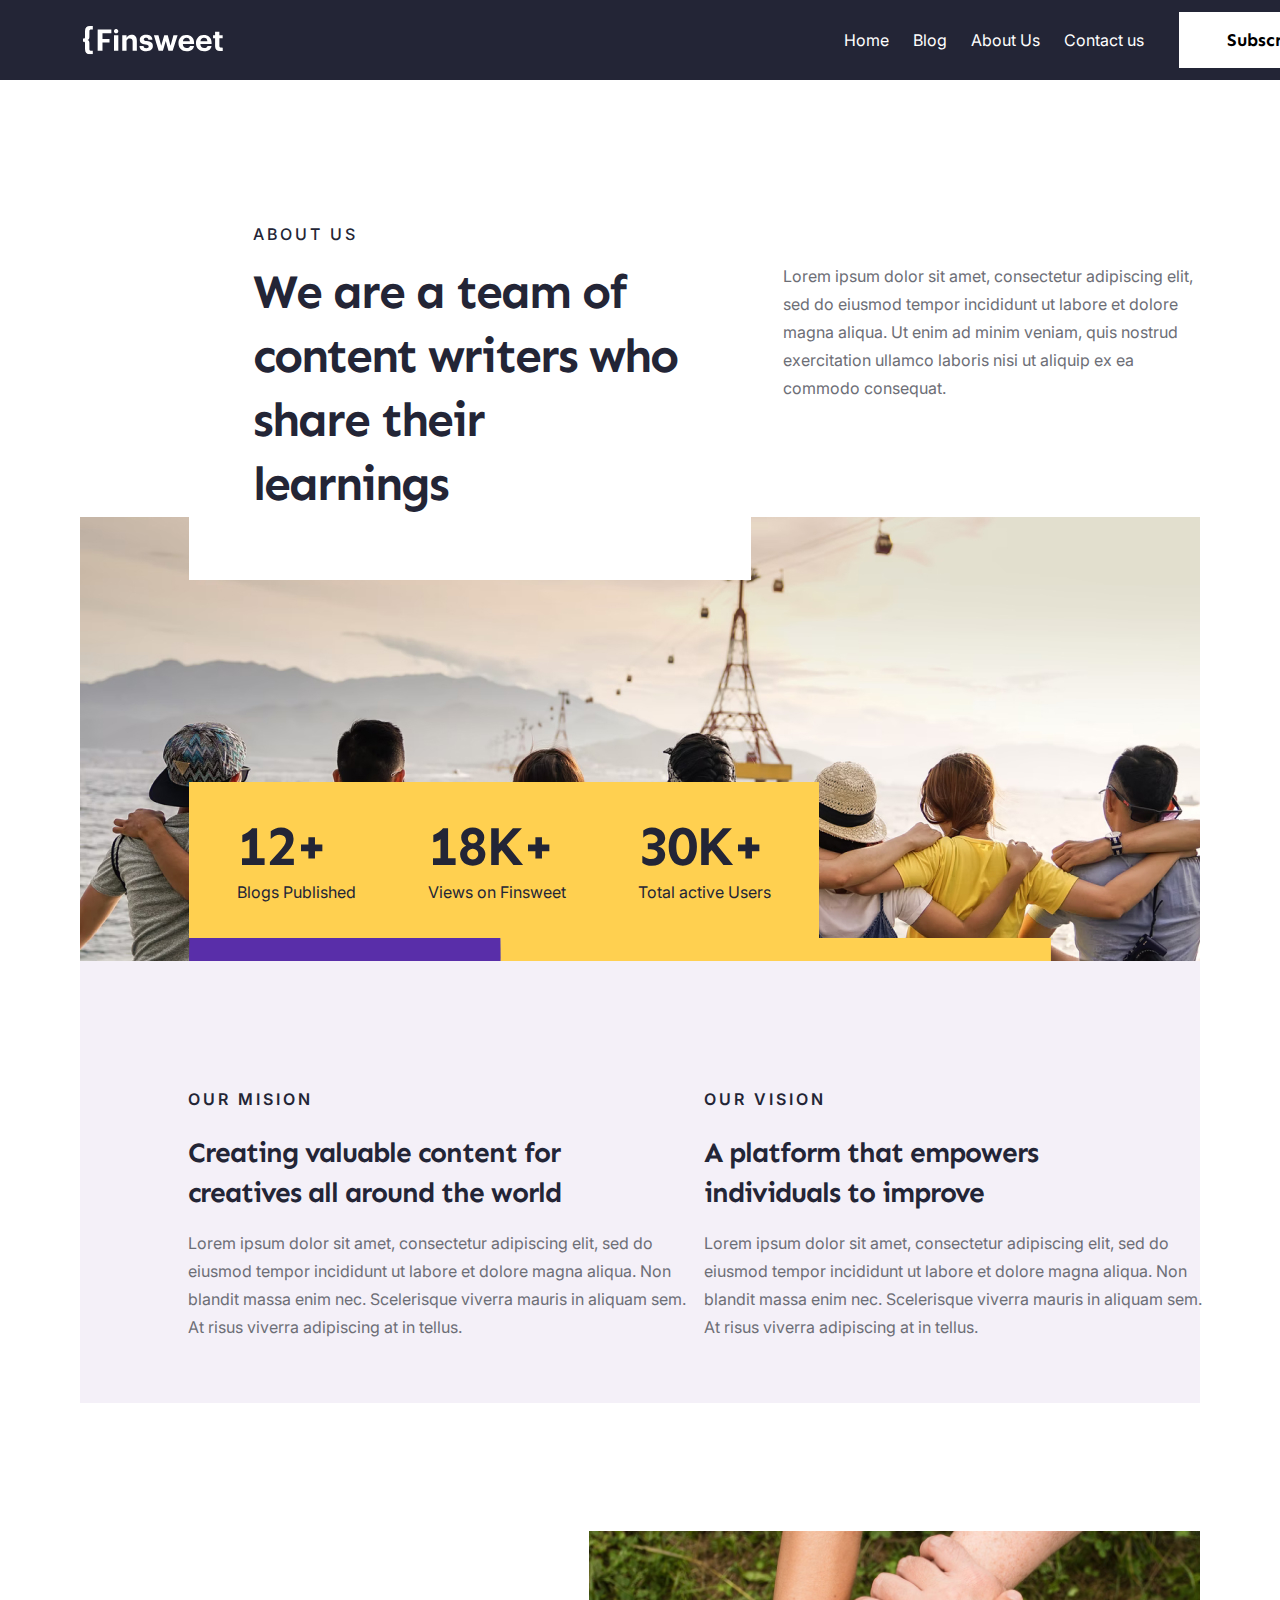
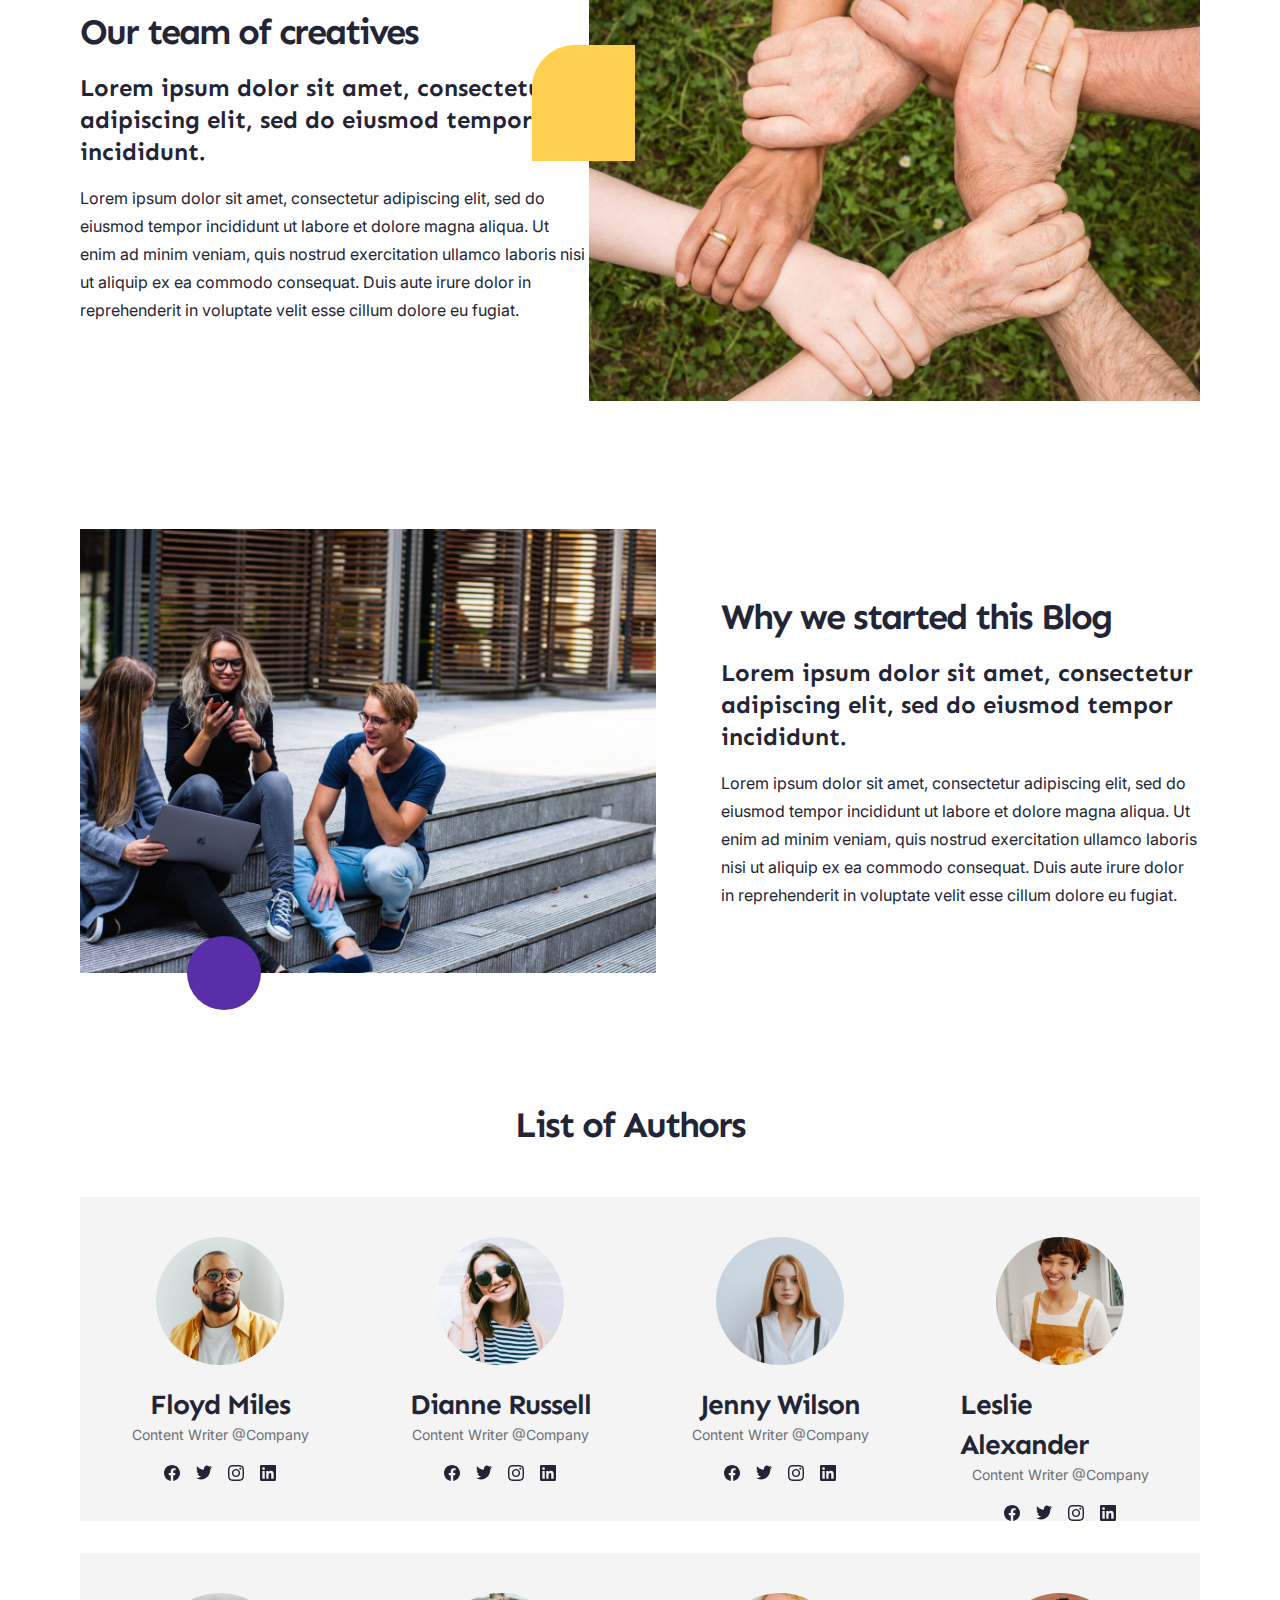
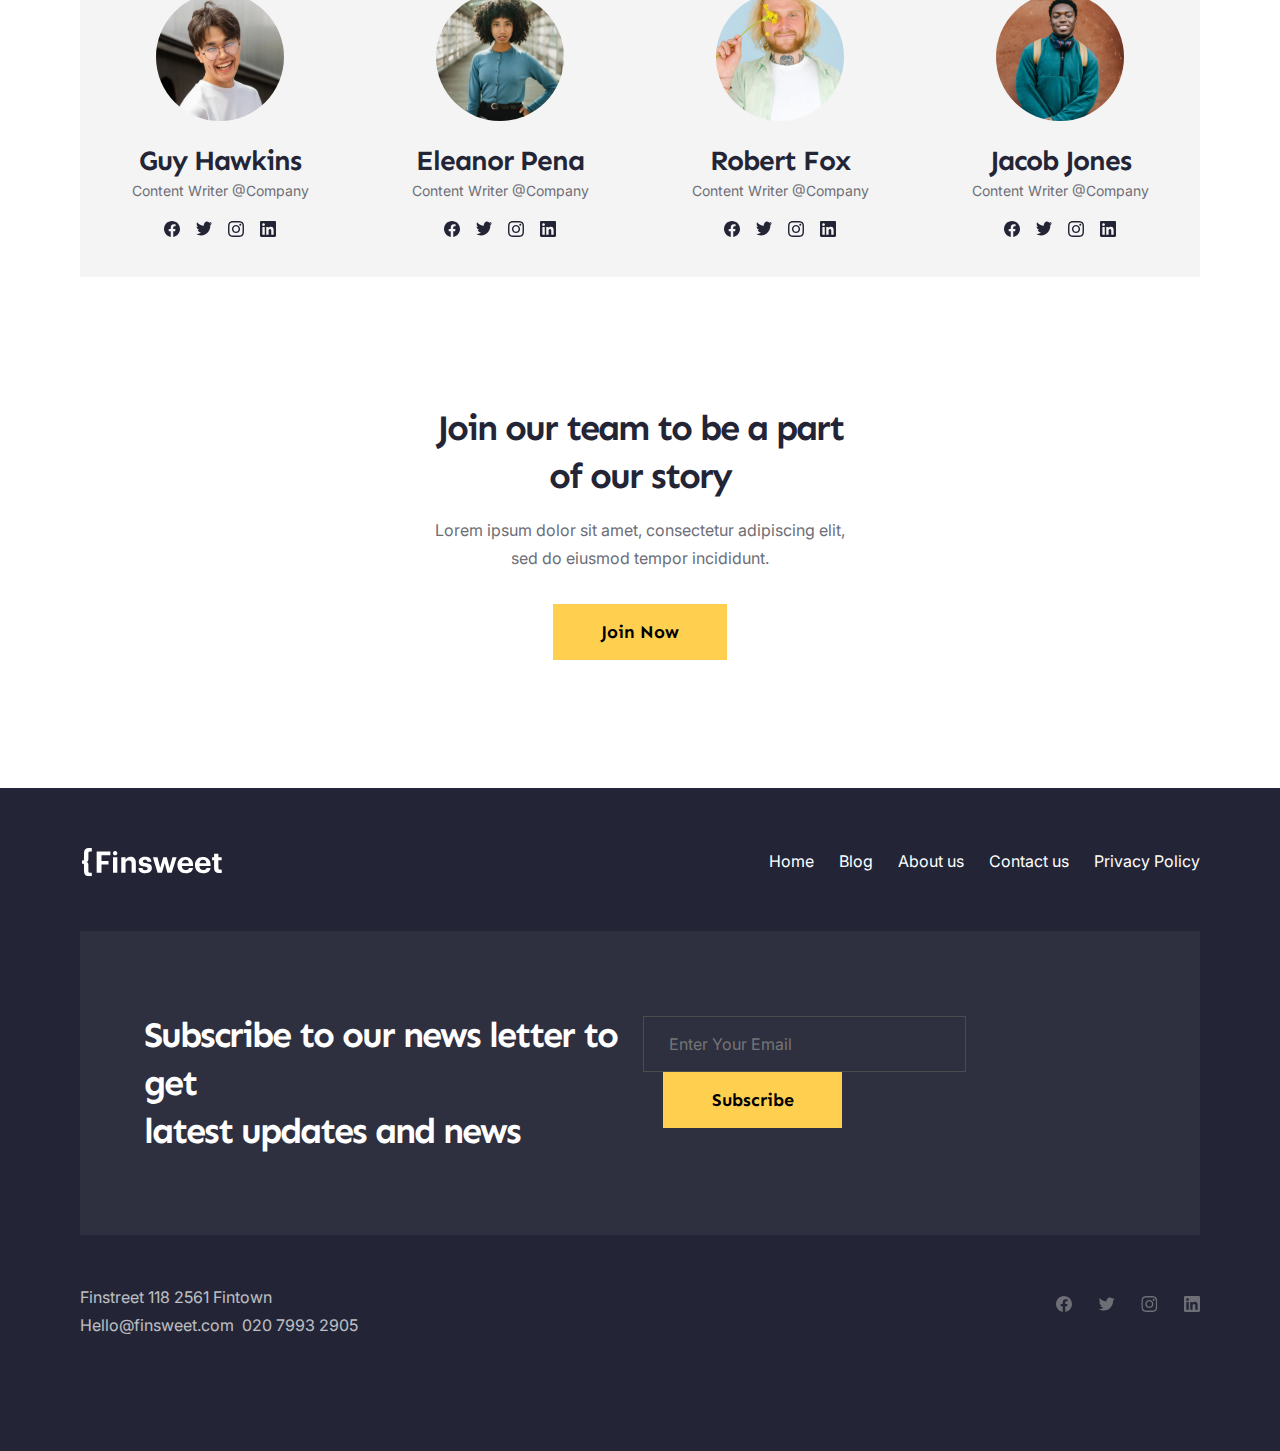
==== commit 2711ace5: "optimized images" ====
--- a/about-us.html
+++ b/about-us.html
@@ -1,265 +1,318 @@
 <!DOCTYPE html>
-<html lang="ru">	
-	<head>		
-		<title>About Us - Finsweet</title>
-        <meta charset="UTF-8">		
-		<link rel="stylesheet" href="style.css">
-        <link rel="stylesheet" href="reset.css">
-        <link href="https://fonts.googleapis.com/css2?family=Sen:wght@400..800&display=swap" rel="stylesheet">
-        <link href="https://fonts.googleapis.com/css2?family=Inter:wght@100..900&display=swap" rel="stylesheet">
-		<meta name="viewport" content="width=device-width, initial-scale=1.0">
-	</head>
-
-    <body>
-        <header class="header">
-            <div class="header__contaner">
-                <img class="header__logo" src="vectorgraphics/finsweet-logo.svg">
-                <nav class="header__menu">                    
-                    <ul class="header__menu-list">
-                        <li class="header__menu-li"><a href="index.html" class="header__link">Home</a></li>
-                        <li class="header__menu-li"><a href="blog.html" class="header__link">Blog</a></li>
-                        <li class="header__menu-li"><a href="about-us.html" class="header__link">About Us</a></li>
-                        <li class="header__menu-li"><a href="contact-us.html" class="header__link">Contact us</a></li>
+<html lang="ru">
+
+<head>
+    <title>About Us - Finsweet</title>
+    <meta charset="UTF-8">
+    <link rel="stylesheet" href="style.css">
+    <link rel="stylesheet" href="reset.css">
+    <link href="https://fonts.googleapis.com/css2?family=Sen:wght@400..800&display=swap" rel="stylesheet">
+    <link href="https://fonts.googleapis.com/css2?family=Inter:wght@100..900&display=swap" rel="stylesheet">
+    <meta name="viewport" content="width=device-width, initial-scale=1.0">
+</head>
+
+<body>
+    <header class="header">
+        <div class="header__contaner">
+            <img class="header__logo" src="vectorgraphics/finsweet-logo.svg">
+            <nav class="header__menu">
+                <ul class="header__menu-list">
+                    <li class="header__menu-li"><a href="index.html" class="header__link">Home</a></li>
+                    <li class="header__menu-li"><a href="blog.html" class="header__link">Blog</a></li>
+                    <li class="header__menu-li"><a href="about-us.html" class="header__link">About Us</a></li>
+                    <li class="header__menu-li"><a href="contact-us.html" class="header__link">Contact us</a></li>
+                </ul>
+            </nav>
+            <button class="btn header__btn">Subscribe</button>
+        </div>
+    </header>
+
+    <main class="about-us">
+        <div class="team">
+            <div class="team__contaner">
+                <div class="team__title">
+                    <h6>ABOUT US</h6>
+                    <h1>We are a team of content writers who share their learnings</h1>
+                </div>
+                <div class="team__text">
+                    <p>Lorem ipsum dolor sit amet, consectetur adipiscing elit, sed do eiusmod tempor incididunt ut
+                        labore et dolore magna aliqua.
+                        Ut enim ad minim veniam, quis nostrud exercitation ullamco laboris nisi ut aliquip ex ea commodo
+                        consequat.</p>
+                </div>
+            </div>
+        </div>
+        <div class="overview">
+            <div class="overview__contaner">
+                <div class="overview__indicators">
+                    <div class="indicators-wrapper">
+                        <div class="overview__total-blog">
+                            <h1>12+</h1>
+                            <p>Blogs Published</p>
+                        </div>
+                        <div class="overview__view">
+                            <h1>18K+</h1>
+                            <p>Views on Finsweet</p>
+                        </div>
+                        <div class="overview__active-user">
+                            <h1>30K+</h1>
+                            <p>Total active Users</p>
+                        </div>
+                    </div>
+                    <div class="overview__pattern">
+                        <img class="overview__pattern-img" src="vectorgraphics/overview-pattern.svg">
+                    </div>
+                </div>
+            </div>
+        </div>
+        <div class="our-m-v">
+            <div class="our-m-v__contaner">
+                <div class="our-m-v__mision">
+                    <h6>OUR MISION</h6>
+                    <h3>Creating valuable content for<br> creatives all around the world</h3>
+                    <p>Lorem ipsum dolor sit amet, consectetur adipiscing elit, sed do eiusmod tempor incididunt ut
+                        labore et dolore magna aliqua.
+                        Non blandit massa enim nec. Scelerisque viverra mauris in aliquam sem. At risus viverra
+                        adipiscing at in tellus.</p>
+                </div>
+                <div class="our-m-v__vision">
+                    <h6>OUR VISION</h6>
+                    <h3>A platform that empowers<br> individuals to improve</h3>
+                    <p>Lorem ipsum dolor sit amet, consectetur adipiscing elit, sed do eiusmod tempor incididunt ut
+                        labore et dolore magna aliqua.
+                        Non blandit massa enim nec. Scelerisque viverra mauris in aliquam sem. At risus viverra
+                        adipiscing at in tellus.</p>
+                </div>
+            </div>
+        </div>
+        <div class="know-more">
+            <div class="know-more__contaner">
+                <div class="know-more__text">
+                    <h2>Our team of creatives</h2>
+                    <h4>Lorem ipsum dolor sit amet, consectetur adipiscing elit, sed do eiusmod tempor incididunt.</h4>
+                    <p>Lorem ipsum dolor sit amet, consectetur adipiscing elit, sed do eiusmod tempor incididunt ut
+                        labore et dolore magna aliqua.
+                        Ut enim ad minim veniam, quis nostrud exercitation ullamco laboris nisi ut aliquip ex ea commodo
+                        consequat.
+                        Duis aute irure dolor in reprehenderit in voluptate velit esse cillum dolore eu fugiat.</p>
+                </div>
+                <div class="know-more__image-wrapper">
+                    <img class="know-more__image" src="images/abuut-us-img-1.jpg">
+                    <img class="know-more__shapes" src="vectorgraphics/about-us-shapes.svg">
+                </div>
+            </div>
+        </div>
+        <div class="why-strated">
+            <div class="why-strated__contaner">
+                <div class="why-strated__image-wrapper">
+                    <img class="why-strated__image" src="images/abuut-us-img-2.jpg">
+                    <img class="why-strated__shapes" src="vectorgraphics/about-us-circle.svg">
+                </div>
+                <div class="why-strated__text">
+                    <h2>Why we started this Blog</h2>
+                    <h4>Lorem ipsum dolor sit amet, consectetur adipiscing elit, sed do eiusmod tempor incididunt.</h4>
+                    <p>Lorem ipsum dolor sit amet, consectetur adipiscing elit, sed do eiusmod tempor incididunt ut
+                        labore et dolore magna aliqua.
+                        Ut enim ad minim veniam, quis nostrud exercitation ullamco laboris nisi ut aliquip ex ea commodo
+                        consequat.
+                        Duis aute irure dolor in reprehenderit in voluptate velit esse cillum dolore eu fugiat.</p>
+                </div>
+            </div>
+        </div>
+
+        <div class="list-of-authors list-of-authors_ab-us">
+            <div class="list-of-authors__conrainer">
+                <div class="list-of-authors__title">
+                    <h2>List of Authors</h2>
+                </div>
+
+                <div class="list-of-authors__authors">
+                    <div class="list-of-authors__item">
+                        <a class="list-of-authors__link-author" href="author.html"><img class="list-of-authors__image"
+                                src="images/author-1.svg"></a>
+                        <h3>Floyd Miles</h3>
+                        <p>Content Writer @Company</p>
+                        <div class="social-wrapper list-of-authors__social-wrapper">
+                            <a class="list-of-authors__social-logo" href=""><img
+                                    src="vectorgraphics/icons/Facebook.svg"></a>
+                            <a class="list-of-authors__social-logo" href=""><img
+                                    src="vectorgraphics/icons/twitter.svg"></a>
+                            <a class="list-of-authors__social-logo" href=""><img
+                                    src="vectorgraphics/icons/instagram.svg"></a>
+                            <a class="list-of-authors__social-logo" href=""><img
+                                    src="vectorgraphics/icons/LinkedIn.svg"></a>
+                        </div>
+                    </div>
+                    <div class="list-of-authors__item">
+                        <a class="list-of-authors__link-author" href="author.html"><img class="list-of-authors__image"
+                                src="images/author-2.svg"></a>
+                        <h3>Dianne Russell</h3>
+                        <p>Content Writer @Company</p>
+                        <div class="social-wrapper list-of-authors__social-wrapper">
+                            <a class="list-of-authors__social-logo" href=""><img
+                                    src="vectorgraphics/icons/Facebook.svg"></a>
+                            <a class="list-of-authors__social-logo" href=""><img
+                                    src="vectorgraphics/icons/twitter.svg"></a>
+                            <a class="list-of-authors__social-logo" href=""><img
+                                    src="vectorgraphics/icons/instagram.svg"></a>
+                            <a class="list-of-authors__social-logo" href=""><img
+                                    src="vectorgraphics/icons/LinkedIn.svg"></a>
+                        </div>
+                    </div>
+                    <div class="list-of-authors__item">
+                        <a class="list-of-authors__link-author" href="author.html"><img class="list-of-authors__image"
+                                src="images/author-3.svg"></a>
+                        <h3>Jenny Wilson</h3>
+                        <p>Content Writer @Company</p>
+                        <div class="social-wrapper list-of-authors__social-wrapper">
+                            <a class="list-of-authors__social-logo" href=""><img
+                                    src="vectorgraphics/icons/Facebook.svg"></a>
+                            <a class="list-of-authors__social-logo" href=""><img
+                                    src="vectorgraphics/icons/twitter.svg"></a>
+                            <a class="list-of-authors__social-logo" href=""><img
+                                    src="vectorgraphics/icons/instagram.svg"></a>
+                            <a class="list-of-authors__social-logo" href=""><img
+                                    src="vectorgraphics/icons/LinkedIn.svg"></a>
+                        </div>
+                    </div>
+                    <div class="list-of-authors__item">
+                        <a class="list-of-authors__link-author" href="author.html"><img class="list-of-authors__image"
+                                src="images/author-4.svg"></a>
+                        <h3>Leslie Alexander</h3>
+                        <p>Content Writer @Company</p>
+                        <div class="social-wrapper list-of-authors__social-wrapper">
+                            <a class="list-of-authors__social-logo" href=""><img
+                                    src="vectorgraphics/icons/Facebook.svg"></a>
+                            <a class="list-of-authors__social-logo" href=""><img
+                                    src="vectorgraphics/icons/twitter.svg"></a>
+                            <a class="list-of-authors__social-logo" href=""><img
+                                    src="vectorgraphics/icons/instagram.svg"></a>
+                            <a class="list-of-authors__social-logo" href=""><img
+                                    src="vectorgraphics/icons/LinkedIn.svg"></a>
+                        </div>
+                    </div>
+                </div>
+
+                <div class="list-of-authors__authors list-of-authors__authors_second-row">
+                    <div class="list-of-authors__item">
+                        <a class="list-of-authors__link-author" href="author.html"><img class="list-of-authors__image"
+                                src="images/author-5.svg"></a>
+                        <h3>Guy Hawkins</h3>
+                        <p>Content Writer @Company</p>
+                        <div class="social-wrapper list-of-authors__social-wrapper">
+                            <a class="list-of-authors__social-logo" href=""><img
+                                    src="vectorgraphics/icons/Facebook.svg"></a>
+                            <a class="list-of-authors__social-logo" href=""><img
+                                    src="vectorgraphics/icons/twitter.svg"></a>
+                            <a class="list-of-authors__social-logo" href=""><img
+                                    src="vectorgraphics/icons/instagram.svg"></a>
+                            <a class="list-of-authors__social-logo" href=""><img
+                                    src="vectorgraphics/icons/LinkedIn.svg"></a>
+                        </div>
+                    </div>
+                    <div class="list-of-authors__item">
+                        <a class="list-of-authors__link-author" href="author.html"><img class="list-of-authors__image"
+                                src="images/author-6.svg"></a>
+                        <h3>Eleanor Pena</h3>
+                        <p>Content Writer @Company</p>
+                        <div class="social-wrapper list-of-authors__social-wrapper">
+                            <a class="list-of-authors__social-logo" href=""><img
+                                    src="vectorgraphics/icons/Facebook.svg"></a>
+                            <a class="list-of-authors__social-logo" href=""><img
+                                    src="vectorgraphics/icons/twitter.svg"></a>
+                            <a class="list-of-authors__social-logo" href=""><img
+                                    src="vectorgraphics/icons/instagram.svg"></a>
+                            <a class="list-of-authors__social-logo" href=""><img
+                                    src="vectorgraphics/icons/LinkedIn.svg"></a>
+                        </div>
+                    </div>
+                    <div class="list-of-authors__item">
+                        <a class="list-of-authors__link-author" href="author.html"><img class="list-of-authors__image"
+                                src="images/author-7.svg"></a>
+                        <h3>Robert Fox</h3>
+                        <p>Content Writer @Company</p>
+                        <div class="social-wrapper list-of-authors__social-wrapper">
+                            <a class="list-of-authors__social-logo" href=""><img
+                                    src="vectorgraphics/icons/Facebook.svg"></a>
+                            <a class="list-of-authors__social-logo" href=""><img
+                                    src="vectorgraphics/icons/twitter.svg"></a>
+                            <a class="list-of-authors__social-logo" href=""><img
+                                    src="vectorgraphics/icons/instagram.svg"></a>
+                            <a class="list-of-authors__social-logo" href=""><img
+                                    src="vectorgraphics/icons/LinkedIn.svg"></a>
+                        </div>
+                    </div>
+                    <div class="list-of-authors__item">
+                        <a class="list-of-authors__link-author" href="author.html"><img class="list-of-authors__image"
+                                src="images/author-8.svg"></a>
+                        <h3>Jacob Jones</h3>
+                        <p>Content Writer @Company</p>
+                        <div class="social-wrapper list-of-authors__social-wrapper">
+                            <a class="list-of-authors__social-logo" href=""><img
+                                    src="vectorgraphics/icons/Facebook.svg"></a>
+                            <a class="list-of-authors__social-logo" href=""><img
+                                    src="vectorgraphics/icons/twitter.svg"></a>
+                            <a class="list-of-authors__social-logo" href=""><img
+                                    src="vectorgraphics/icons/instagram.svg"></a>
+                            <a class="list-of-authors__social-logo" href=""><img
+                                    src="vectorgraphics/icons/LinkedIn.svg"></a>
+                        </div>
+                    </div>
+                </div>
+            </div>
+        </div>
+        </div>
+
+        <div class="join-team">
+            <div class="join-team__conrainer">
+                <h2>Join our team to be a part of our story</h2>
+                <p>Lorem ipsum dolor sit amet, consectetur adipiscing elit, sed do eiusmod tempor incididunt.</p>
+                <button class="btn join-team__btn">Join Now</button>
+            </div>
+        </div>
+    </main>
+
+    <footer class="footer">
+        <div class="footer__conrainer">
+            <div class="footer__top">
+                <img class="footer__logo" src="vectorgraphics/finsweet-logo.svg">
+                <nav class="footer__menu">
+                    <ul class="footer__menu-list">
+                        <li class="footer__menu-li"><a href="index.html" class="footer__link">Home</a></li>
+                        <li class="footer__menu-li"><a href="blog.html" class="footer__link">Blog</a></li>
+                        <li class="footer__menu-li"><a href="about-us.html" class="footer__link">About us</a></li>
+                        <li class="footer__menu-li"><a href="contact-us.html" class="footer__link">Contact us</a></li>
+                        <li class="footer__menu-li"><a href="privacy-policy.html" class="footer__link">Privacy
+                                Policy</a></li>
                     </ul>
                 </nav>
-                <button class="btn header__btn">Subscribe</button>
-            </div>
-        </header>
-
-        <main class="about-us">
-            <div class="team">
-                <div class="team__contaner">
-                    <div class="team__title">
-                        <h6>ABOUT US</h6>
-                        <h1>We are a team of content writers who share their learnings</h1>
-                    </div>
-                    <div class="team__text">
-                        <p>Lorem ipsum dolor sit amet, consectetur adipiscing elit, sed do eiusmod tempor incididunt ut labore et dolore magna aliqua. 
-                            Ut enim ad minim veniam, quis nostrud exercitation ullamco laboris nisi ut aliquip ex ea commodo consequat.</p>
-                    </div>
-                </div>
-            </div>
-            <div class="overview">
-                <div class="overview__contaner">
-                    <div class="overview__indicators">
-                        <div class="indicators-wrapper">
-                            <div class="overview__total-blog">
-                                <h1>12+</h1>
-                                <p>Blogs Published</p>
-                            </div>
-                            <div class="overview__view">
-                                <h1>18K+</h1>
-                                <p>Views on Finsweet</p>
-                            </div>
-                            <div class="overview__active-user">
-                                <h1>30K+</h1>
-                                <p>Total active Users</p>
-                            </div>
-                        </div>                        
-                        <div class="overview__pattern">
-                            <img class="overview__pattern-img" src="vectorgraphics/overview-pattern.svg">
-                        </div>
-                    </div>                    
-                </div>
-            </div>
-            <div class="our-m-v">
-                <div class="our-m-v__contaner">
-                    <div class="our-m-v__mision">
-                        <h6>OUR MISION</h6>
-                        <h3>Creating valuable content for<br> creatives all around the world</h3>
-                        <p>Lorem ipsum dolor sit amet, consectetur adipiscing elit, sed do eiusmod tempor incididunt ut labore et dolore magna aliqua.
-                            Non blandit massa enim nec. Scelerisque viverra mauris in aliquam sem. At risus viverra adipiscing at in tellus.</p>  
-                    </div>
-                    <div class="our-m-v__vision">
-                        <h6>OUR VISION</h6>
-                        <h3>A platform that empowers<br> individuals to improve</h3>
-                        <p>Lorem ipsum dolor sit amet, consectetur adipiscing elit, sed do eiusmod tempor incididunt ut labore et dolore magna aliqua.
-                            Non blandit massa enim nec. Scelerisque viverra mauris in aliquam sem. At risus viverra adipiscing at in tellus.</p>
-                    </div>
-                </div>
-            </div>
-            <div class="know-more">
-                <div class="know-more__contaner">
-                    <div class="know-more__text">
-                        <h2>Our team of creatives</h2>
-                        <h4>Lorem ipsum dolor sit amet, consectetur adipiscing elit, sed do eiusmod tempor incididunt.</h4>
-                        <p>Lorem ipsum dolor sit amet, consectetur adipiscing elit, sed do eiusmod tempor incididunt ut labore et dolore magna aliqua.
-                            Ut enim ad minim veniam, quis nostrud exercitation ullamco laboris nisi ut aliquip ex ea commodo consequat.
-                            Duis aute irure dolor in reprehenderit in voluptate velit esse cillum dolore eu fugiat.</p>
-                    </div>
-                    <div class="know-more__image-wrapper">
-                        <img class="know-more__image" src="images/abuut-us-img-1.svg">
-                        <img class="know-more__shapes" src="vectorgraphics/about-us-shapes.svg">
-                    </div>
-                </div>
-            </div>
-            <div class="why-strated">
-                <div class="why-strated__contaner">
-                    <div class="why-strated__image-wrapper">
-                        <img class="why-strated__image" src="images/abuut-us-img-2.svg">
-                        <img class="why-strated__shapes" src="vectorgraphics/about-us-circle.svg">                        
-                    </div>
-                    <div class="why-strated__text">
-                        <h2>Why we started this Blog</h2>
-                        <h4>Lorem ipsum dolor sit amet, consectetur adipiscing elit, sed do eiusmod tempor incididunt.</h4>
-                        <p>Lorem ipsum dolor sit amet, consectetur adipiscing elit, sed do eiusmod tempor incididunt ut labore et dolore magna aliqua.
-                            Ut enim ad minim veniam, quis nostrud exercitation ullamco laboris nisi ut aliquip ex ea commodo consequat.
-                            Duis aute irure dolor in reprehenderit in voluptate velit esse cillum dolore eu fugiat.</p>
-                    </div>
-                </div>
-            </div>
-
-            <div class="list-of-authors list-of-authors_ab-us">
-                <div class="list-of-authors__conrainer">
-                    <div class="list-of-authors__title">
-                        <h2>List of Authors</h2>
-                    </div>
-
-                    <div class="list-of-authors__authors">
-                        <div class="list-of-authors__item">
-                            <a class="list-of-authors__link-author" href="author.html"><img class="list-of-authors__image" src="images/author-1.svg"></a>
-                            <h3>Floyd Miles</h3>
-                            <p>Content Writer @Company</p>
-                            <div class="social-wrapper list-of-authors__social-wrapper">
-                                <a class="list-of-authors__social-logo" href=""><img src="vectorgraphics/icons/Facebook.svg"></a>
-                                <a class="list-of-authors__social-logo" href=""><img src="vectorgraphics/icons/twitter.svg"></a>
-                                <a class="list-of-authors__social-logo" href=""><img src="vectorgraphics/icons/instagram.svg"></a>
-                                <a class="list-of-authors__social-logo" href=""><img src="vectorgraphics/icons/LinkedIn.svg"></a>
-                            </div>                            
-                        </div>
-                        <div class="list-of-authors__item">
-                            <a class="list-of-authors__link-author" href="author.html"><img class="list-of-authors__image" src="images/author-2.svg"></a>
-                            <h3>Dianne Russell</h3>
-                            <p>Content Writer @Company</p>
-                            <div class="social-wrapper list-of-authors__social-wrapper">
-                                <a class="list-of-authors__social-logo" href=""><img src="vectorgraphics/icons/Facebook.svg"></a>
-                                <a class="list-of-authors__social-logo" href=""><img src="vectorgraphics/icons/twitter.svg"></a>
-                                <a class="list-of-authors__social-logo" href=""><img src="vectorgraphics/icons/instagram.svg"></a>
-                                <a class="list-of-authors__social-logo" href=""><img src="vectorgraphics/icons/LinkedIn.svg"></a>
-                            </div>
-                        </div>
-                        <div class="list-of-authors__item">
-                            <a class="list-of-authors__link-author" href="author.html"><img class="list-of-authors__image" src="images/author-3.svg"></a>
-                            <h3>Jenny Wilson</h3>
-                            <p>Content Writer @Company</p>
-                            <div class="social-wrapper list-of-authors__social-wrapper">
-                                <a class="list-of-authors__social-logo" href=""><img src="vectorgraphics/icons/Facebook.svg"></a>
-                                <a class="list-of-authors__social-logo" href=""><img src="vectorgraphics/icons/twitter.svg"></a>
-                                <a class="list-of-authors__social-logo" href=""><img src="vectorgraphics/icons/instagram.svg"></a>
-                                <a class="list-of-authors__social-logo" href=""><img src="vectorgraphics/icons/LinkedIn.svg"></a>
-                            </div>
-                        </div>
-                        <div class="list-of-authors__item">
-                            <a class="list-of-authors__link-author" href="author.html"><img class="list-of-authors__image" src="images/author-4.svg"></a>
-                            <h3>Leslie Alexander</h3>
-                            <p>Content Writer @Company</p>
-                            <div class="social-wrapper list-of-authors__social-wrapper">
-                                <a class="list-of-authors__social-logo" href=""><img src="vectorgraphics/icons/Facebook.svg"></a>
-                                <a class="list-of-authors__social-logo" href=""><img src="vectorgraphics/icons/twitter.svg"></a>
-                                <a class="list-of-authors__social-logo" href=""><img src="vectorgraphics/icons/instagram.svg"></a>
-                                <a class="list-of-authors__social-logo" href=""><img src="vectorgraphics/icons/LinkedIn.svg"></a>
-                            </div>
-                        </div>
-                    </div>
-
-                    <div class="list-of-authors__authors list-of-authors__authors_second-row">
-                        <div class="list-of-authors__item">
-                            <a class="list-of-authors__link-author" href="author.html"><img class="list-of-authors__image" src="images/author-5.svg"></a>
-                            <h3>Guy Hawkins</h3>
-                            <p>Content Writer @Company</p>
-                            <div class="social-wrapper list-of-authors__social-wrapper">
-                                <a class="list-of-authors__social-logo" href=""><img src="vectorgraphics/icons/Facebook.svg"></a>
-                                <a class="list-of-authors__social-logo" href=""><img src="vectorgraphics/icons/twitter.svg"></a>
-                                <a class="list-of-authors__social-logo" href=""><img src="vectorgraphics/icons/instagram.svg"></a>
-                                <a class="list-of-authors__social-logo" href=""><img src="vectorgraphics/icons/LinkedIn.svg"></a>
-                            </div>                            
-                        </div>
-                        <div class="list-of-authors__item">
-                            <a class="list-of-authors__link-author" href="author.html"><img class="list-of-authors__image" src="images/author-6.svg"></a>
-                            <h3>Eleanor Pena</h3>
-                            <p>Content Writer @Company</p>
-                            <div class="social-wrapper list-of-authors__social-wrapper">
-                                <a class="list-of-authors__social-logo" href=""><img src="vectorgraphics/icons/Facebook.svg"></a>
-                                <a class="list-of-authors__social-logo" href=""><img src="vectorgraphics/icons/twitter.svg"></a>
-                                <a class="list-of-authors__social-logo" href=""><img src="vectorgraphics/icons/instagram.svg"></a>
-                                <a class="list-of-authors__social-logo" href=""><img src="vectorgraphics/icons/LinkedIn.svg"></a>
-                            </div>
-                        </div>
-                        <div class="list-of-authors__item">
-                            <a class="list-of-authors__link-author" href="author.html"><img class="list-of-authors__image" src="images/author-7.svg"></a>
-                            <h3>Robert Fox</h3>
-                            <p>Content Writer @Company</p>
-                            <div class="social-wrapper list-of-authors__social-wrapper">
-                                <a class="list-of-authors__social-logo" href=""><img src="vectorgraphics/icons/Facebook.svg"></a>
-                                <a class="list-of-authors__social-logo" href=""><img src="vectorgraphics/icons/twitter.svg"></a>
-                                <a class="list-of-authors__social-logo" href=""><img src="vectorgraphics/icons/instagram.svg"></a>
-                                <a class="list-of-authors__social-logo" href=""><img src="vectorgraphics/icons/LinkedIn.svg"></a>
-                            </div>
-                        </div>
-                        <div class="list-of-authors__item">
-                            <a class="list-of-authors__link-author" href="author.html"><img class="list-of-authors__image" src="images/author-8.svg"></a>
-                            <h3>Jacob Jones</h3>
-                            <p>Content Writer @Company</p>
-                            <div class="social-wrapper list-of-authors__social-wrapper">
-                                <a class="list-of-authors__social-logo" href=""><img src="vectorgraphics/icons/Facebook.svg"></a>
-                                <a class="list-of-authors__social-logo" href=""><img src="vectorgraphics/icons/twitter.svg"></a>
-                                <a class="list-of-authors__social-logo" href=""><img src="vectorgraphics/icons/instagram.svg"></a>
-                                <a class="list-of-authors__social-logo" href=""><img src="vectorgraphics/icons/LinkedIn.svg"></a>
-                            </div>
-                        </div>
-                    </div>                 
-               </div>
-            </div>
-
-            <div class="join-team">
-                <div class="join-team__conrainer">
-                    <h2>Join our team to be a part of our story</h2>
-                    <p>Lorem ipsum dolor sit amet, consectetur adipiscing elit, sed do eiusmod tempor incididunt.</p>
-                    <button class="btn join-team__btn">Join Now</button>
-                </div>
-            </div>
-        </main>
-
-        <footer class="footer">
-            <div class="footer__conrainer">
-                <div class="footer__top">
-                    <img class="footer__logo" src="vectorgraphics/finsweet-logo.svg">
-                    <nav class="footer__menu">                    
-                        <ul class="footer__menu-list">
-                            <li class="footer__menu-li"><a href="index.html" class="footer__link">Home</a></li>
-                            <li class="footer__menu-li"><a href="blog.html" class="footer__link">Blog</a></li>
-                            <li class="footer__menu-li"><a href="about-us.html" class="footer__link">About us</a></li>
-                            <li class="footer__menu-li"><a href="contact-us.html" class="footer__link">Contact us</a></li>
-                            <li class="footer__menu-li"><a href="privacy-policy.html" class="footer__link">Privacy Policy</a></li>
-                        </ul>
-                    </nav>                    
-                </div>
-
-                <div class="footer__subscription-form">
-                    <h2>Subscribe to our news letter to get<br> latest updates and news</h2>
-                    <div class="footer__form">
-                        <form action="#" method="get">
-                            <label for="email"></label>
-                            <input type="email" placeholder="Enter Your Email" id="email">
-                            <button type="submit" class="btn footer__btn">Subscribe</button>
-                        </form>
-                    </div>
-                </div>
-
-                <div class="footer__bottom">
-                    <div class="footer__address">
-                        <p>Finstreet 118 2561 Fintown<br>
-                        Hello@finsweet.com&nbsp  020 7993 2905</p>
-                    </div>
-                    <div class="footer__social-wrapper">
-                        <a class="footer__social-logo" href=""><img src="vectorgraphics/icons/facebook-grey.svg"></a>
-                        <a class="footer__social-logo" href=""><img src="vectorgraphics/icons/twitter-grey.svg"></a>
-                        <a class="footer__social-logo" href=""><img src="vectorgraphics/icons/instagram-grey.svg"></a>
-                        <a class="footer__social-logo" href=""><img src="vectorgraphics/icons/linkedIn-grey.svg"></a>
-                    </div>                   
-                </div>
-            </div>
-        </footer>        
-        <script src="js/animations.js"></script>
-    </body>
+            </div>
+
+            <div class="footer__subscription-form">
+                <h2>Subscribe to our news letter to get<br> latest updates and news</h2>
+                <div class="footer__form">
+                    <form action="#" method="get">
+                        <label for="email"></label>
+                        <input type="email" placeholder="Enter Your Email" id="email">
+                        <button type="submit" class="btn footer__btn">Subscribe</button>
+                    </form>
+                </div>
+            </div>
+
+            <div class="footer__bottom">
+                <div class="footer__address">
+                    <p>Finstreet 118 2561 Fintown<br>
+                        Hello@finsweet.com&nbsp 020 7993 2905</p>
+                </div>
+                <div class="footer__social-wrapper">
+                    <a class="footer__social-logo" href=""><img src="vectorgraphics/icons/facebook-grey.svg"></a>
+                    <a class="footer__social-logo" href=""><img src="vectorgraphics/icons/twitter-grey.svg"></a>
+                    <a class="footer__social-logo" href=""><img src="vectorgraphics/icons/instagram-grey.svg"></a>
+                    <a class="footer__social-logo" href=""><img src="vectorgraphics/icons/linkedIn-grey.svg"></a>
+                </div>
+            </div>
+        </div>
+    </footer>
+</body>
+
 </html>--- a/style.css
+++ b/style.css
@@ -19,7 +19,7 @@
 button:hover {
     background-color: #EDC14A;    
     transition: background-color 0.3s ease-in;
-  }
+}
 
 .header__contaner{       
     display: flex;    
@@ -82,12 +82,12 @@
 .header__btn:hover {
     background-color: #F4F4F4;    
     transition: background-color 0.3s ease-in;
-  }
+}
 
 .hero-info{    
     height: 720px;
     background-image: url("images/overlay.svg"),
-                      url("images/man.svg");
+                    url("images/man.jpg");
     padding: 128px 556px 192px 80px;
     
 }
@@ -247,7 +247,7 @@
     transition: background-color 0.7s ease; 
 }
 
-.posts__post-card_selected{
+.posts__post-card:hover{
     background-color: #FBF6EA;
 }
 
@@ -335,7 +335,7 @@
     justify-content: space-between
 }
 
-.choose__item__link{
+.choose__item-link{
     text-decoration: none;
     color: #232536;
 }
@@ -348,7 +348,7 @@
     transition: background-color 0.7s ease;    
 }
 
-.choose__item_selected{
+.choose__item:hover{
     background-color: #FFD050;
     border: 1px solid #FFD050;  
 }
@@ -378,7 +378,7 @@
 .special-post__conrainer{
     position: relative;
     height: 705px;
-    background-image: url("images/special-post.svg");
+    background-image: url("images/special-post.jpg");
     background-repeat: no-repeat;
 }
 
@@ -445,7 +445,7 @@
     background-color: #F4F4F4;     
 }
 
-.list-of-authors__item_hover{
+.list-of-authors__item:hover{
     background-color: #FBF6EA;     
 }
 
@@ -965,7 +965,7 @@
 
 .overview__contaner{    
     height: 444px;
-    background-image: url(images/overview-img.svg);
+    background-image: url(images/overview-img.jpg);
     position: relative;
 }
 
@@ -1197,7 +1197,7 @@
 }
 
 
-.category-section__category-card_selected{
+.category-section__category-card:hover{
     background-color: #FFD050;
     border: 1px solid #FFD050;  
 }
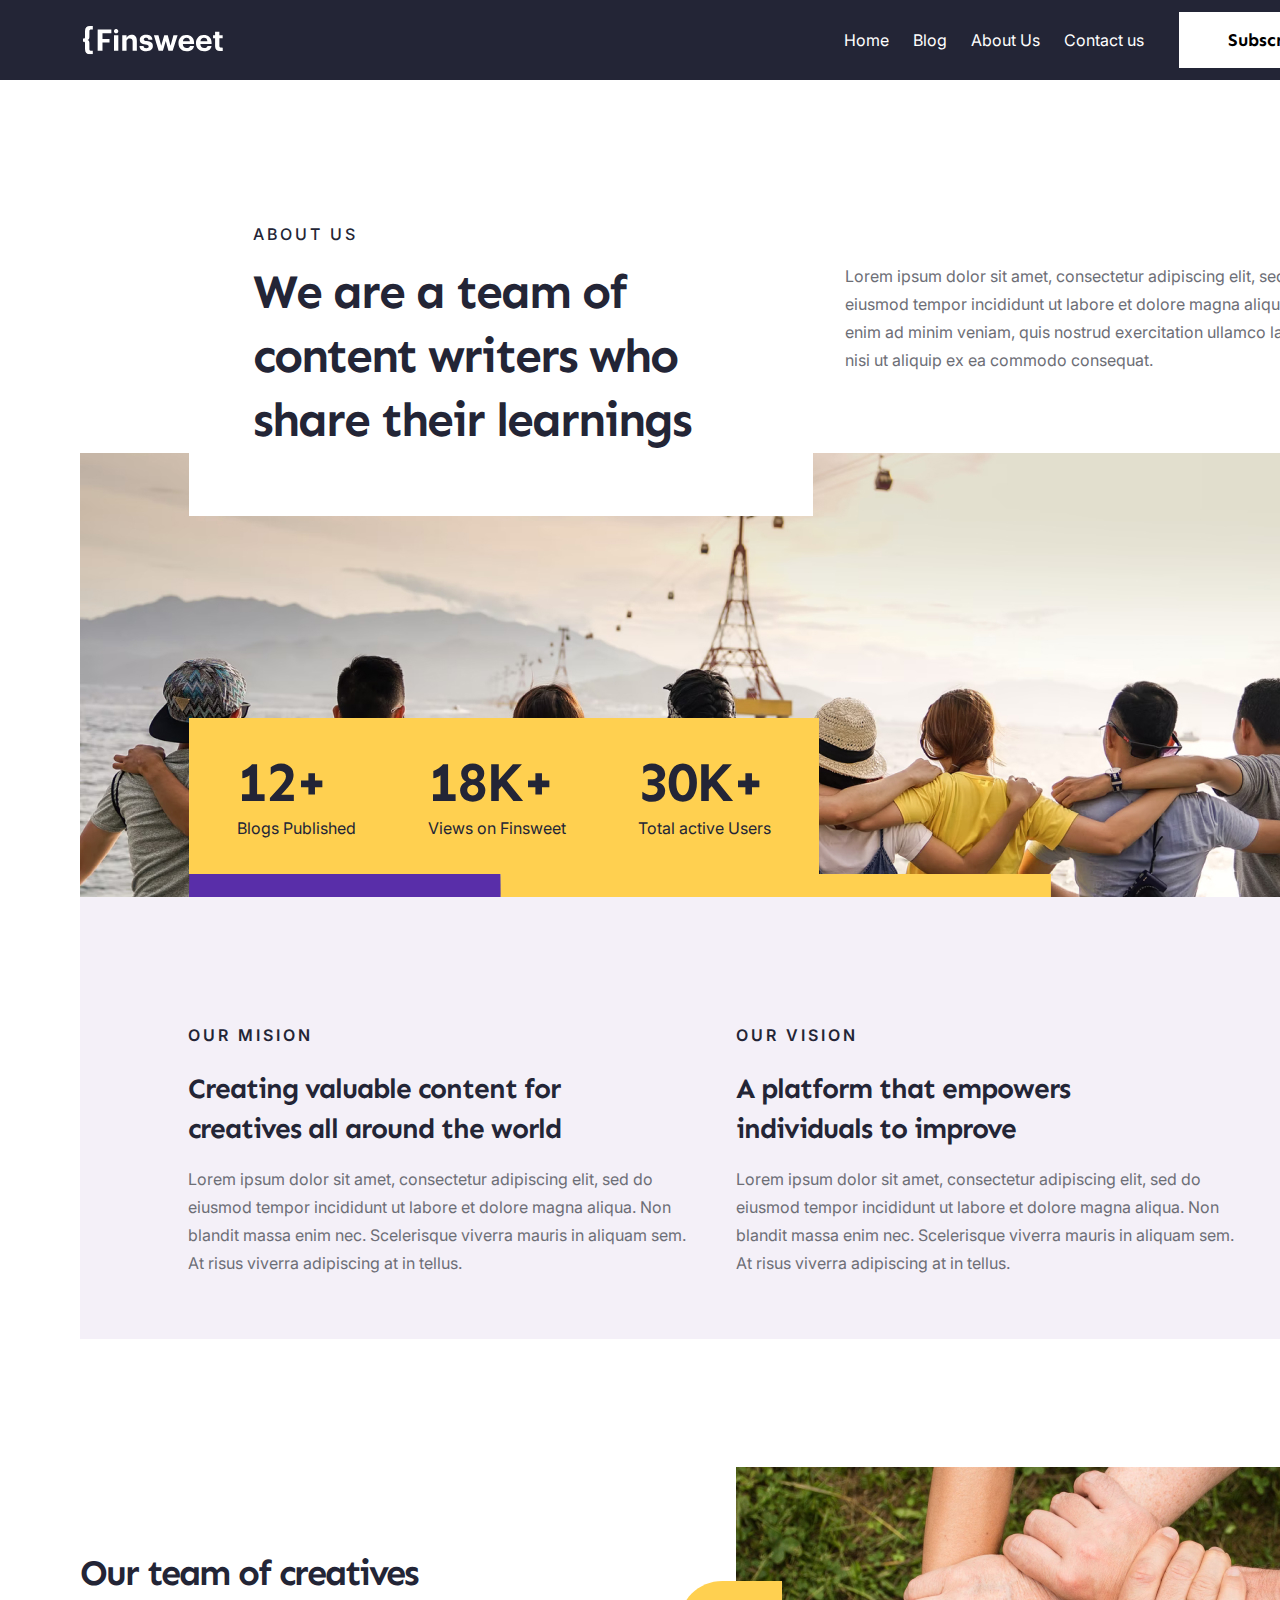
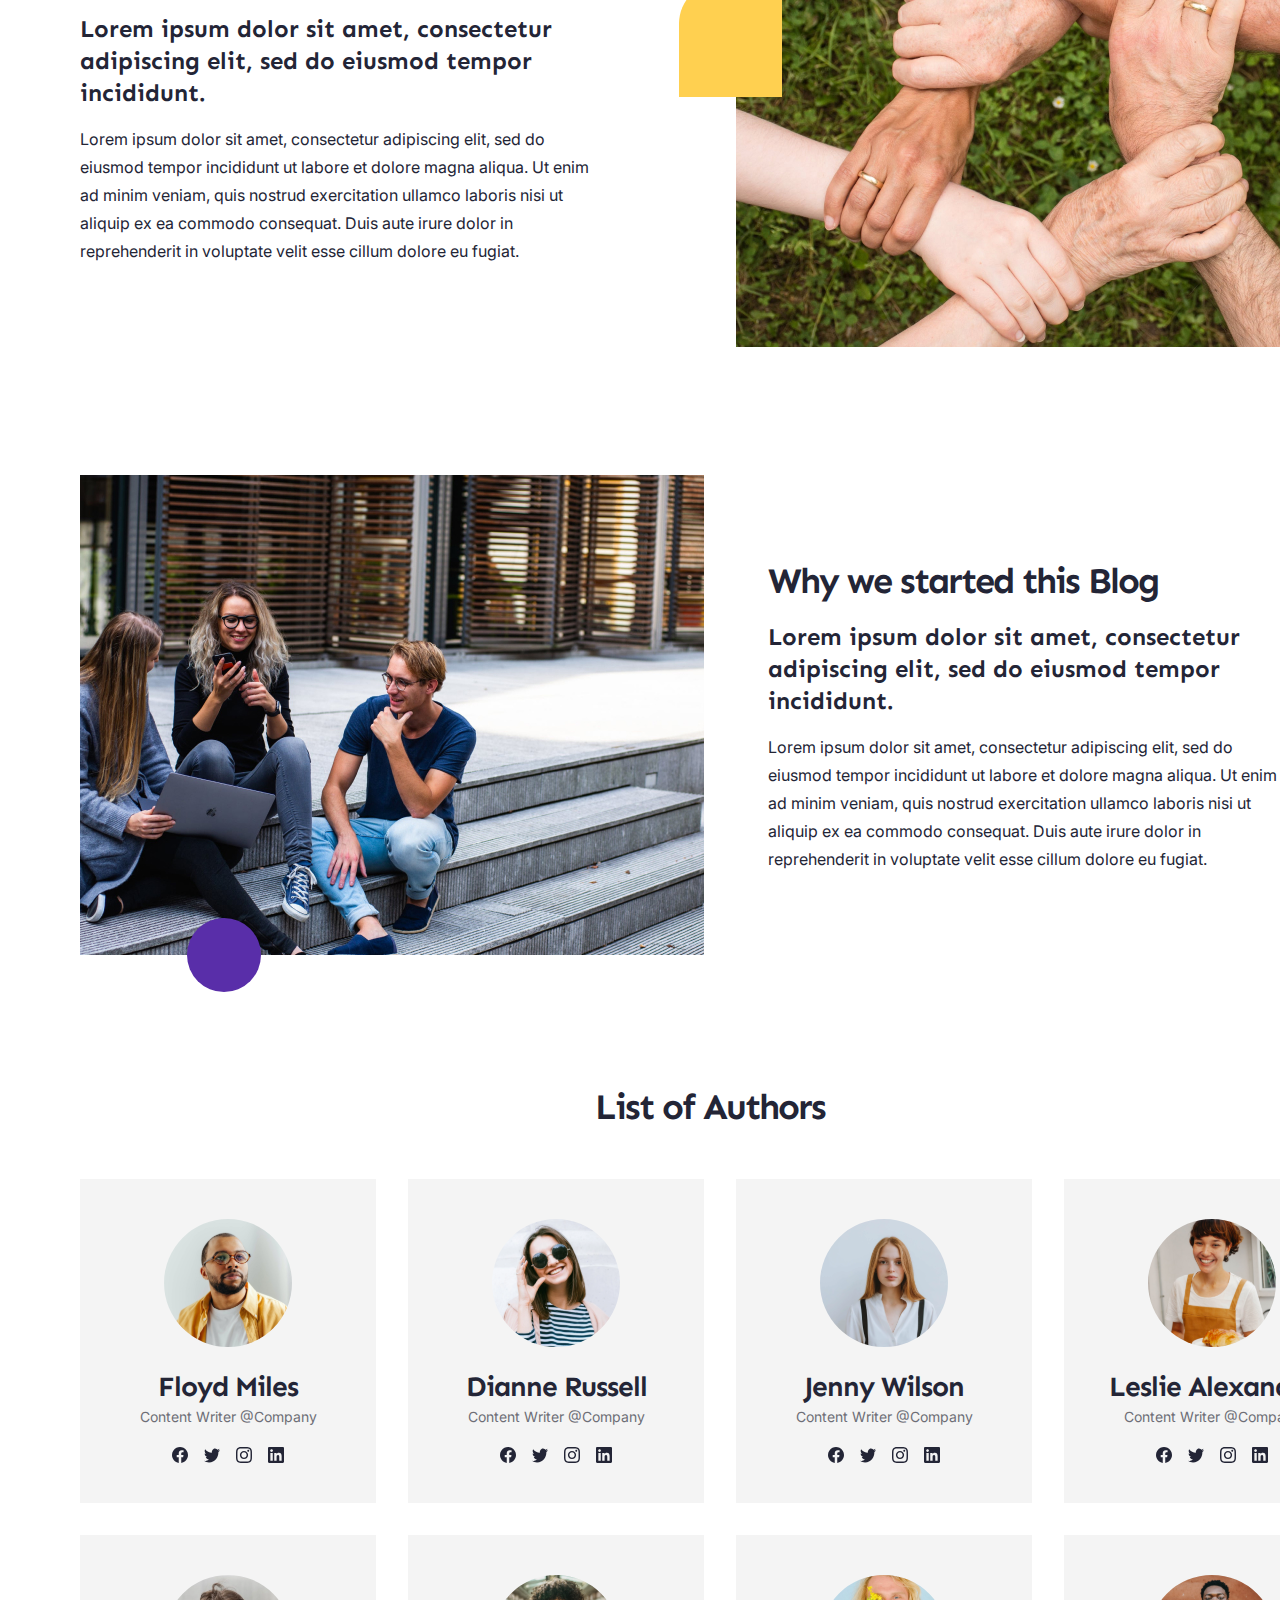
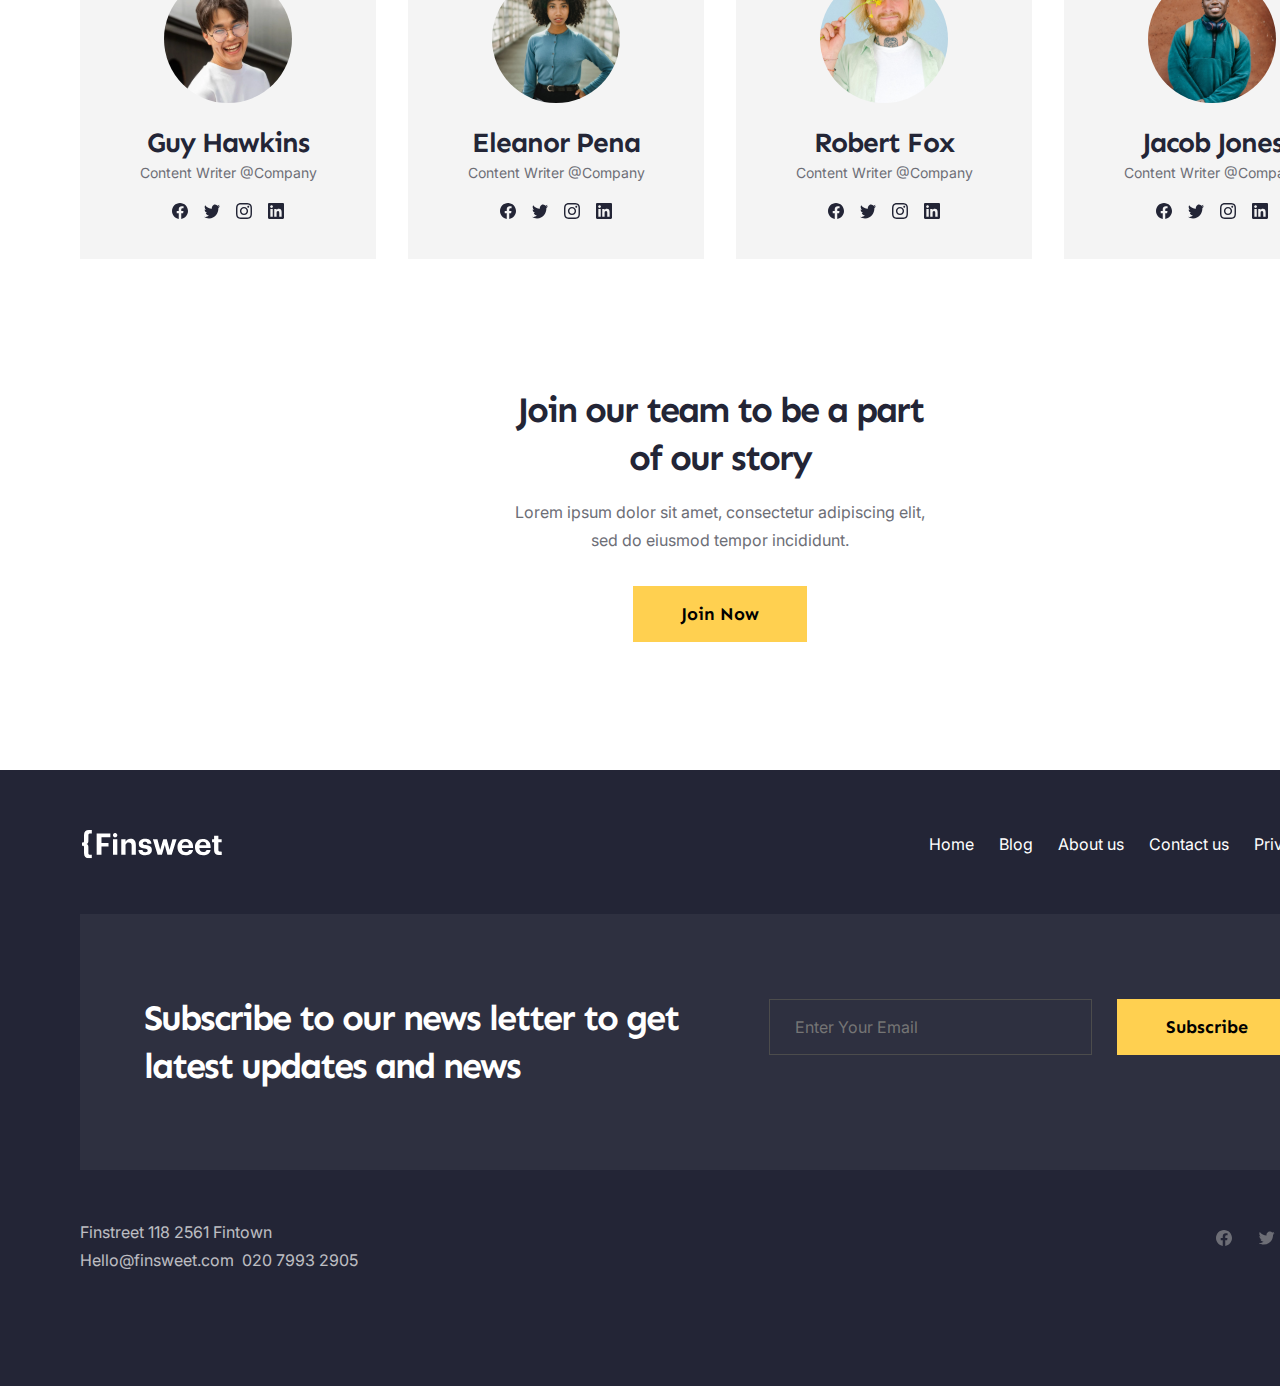
==== commit 568f3cbe: "v3.5.1" ====
--- a/about-us.html
+++ b/about-us.html
@@ -8,7 +8,7 @@
     <link rel="stylesheet" href="reset.css">
     <link href="https://fonts.googleapis.com/css2?family=Sen:wght@400..800&display=swap" rel="stylesheet">
     <link href="https://fonts.googleapis.com/css2?family=Inter:wght@100..900&display=swap" rel="stylesheet">
-    <meta name="viewport" content="width=device-width, initial-scale=1.0">
+    <meta name="viewport" content="width=1440">
 </head>
 
 <body>
--- a/style.css
+++ b/style.css
@@ -1,5 +1,5 @@
 html,body{
-    max-width: 1440px;
+    min-width: 1440px;
     margin: 0 auto;        
     font-family: "Sen";
     color: #232536;     
